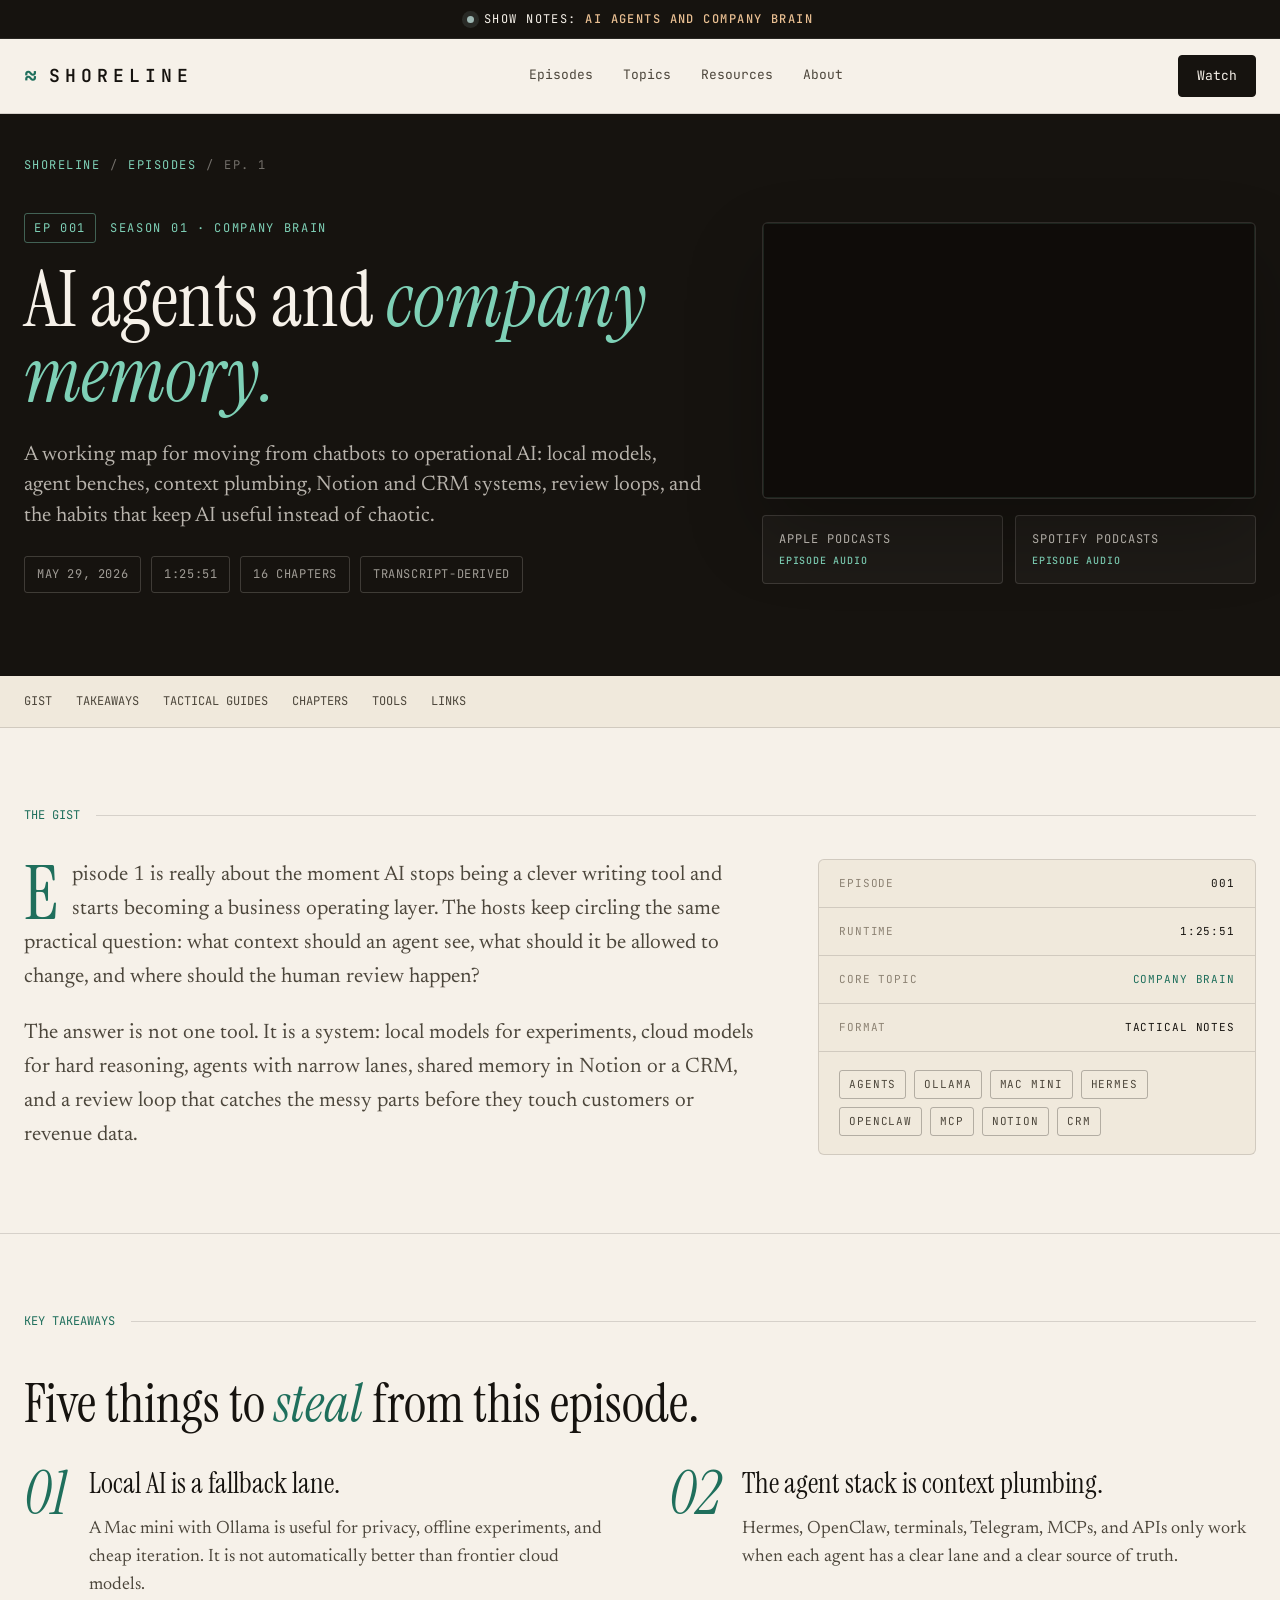
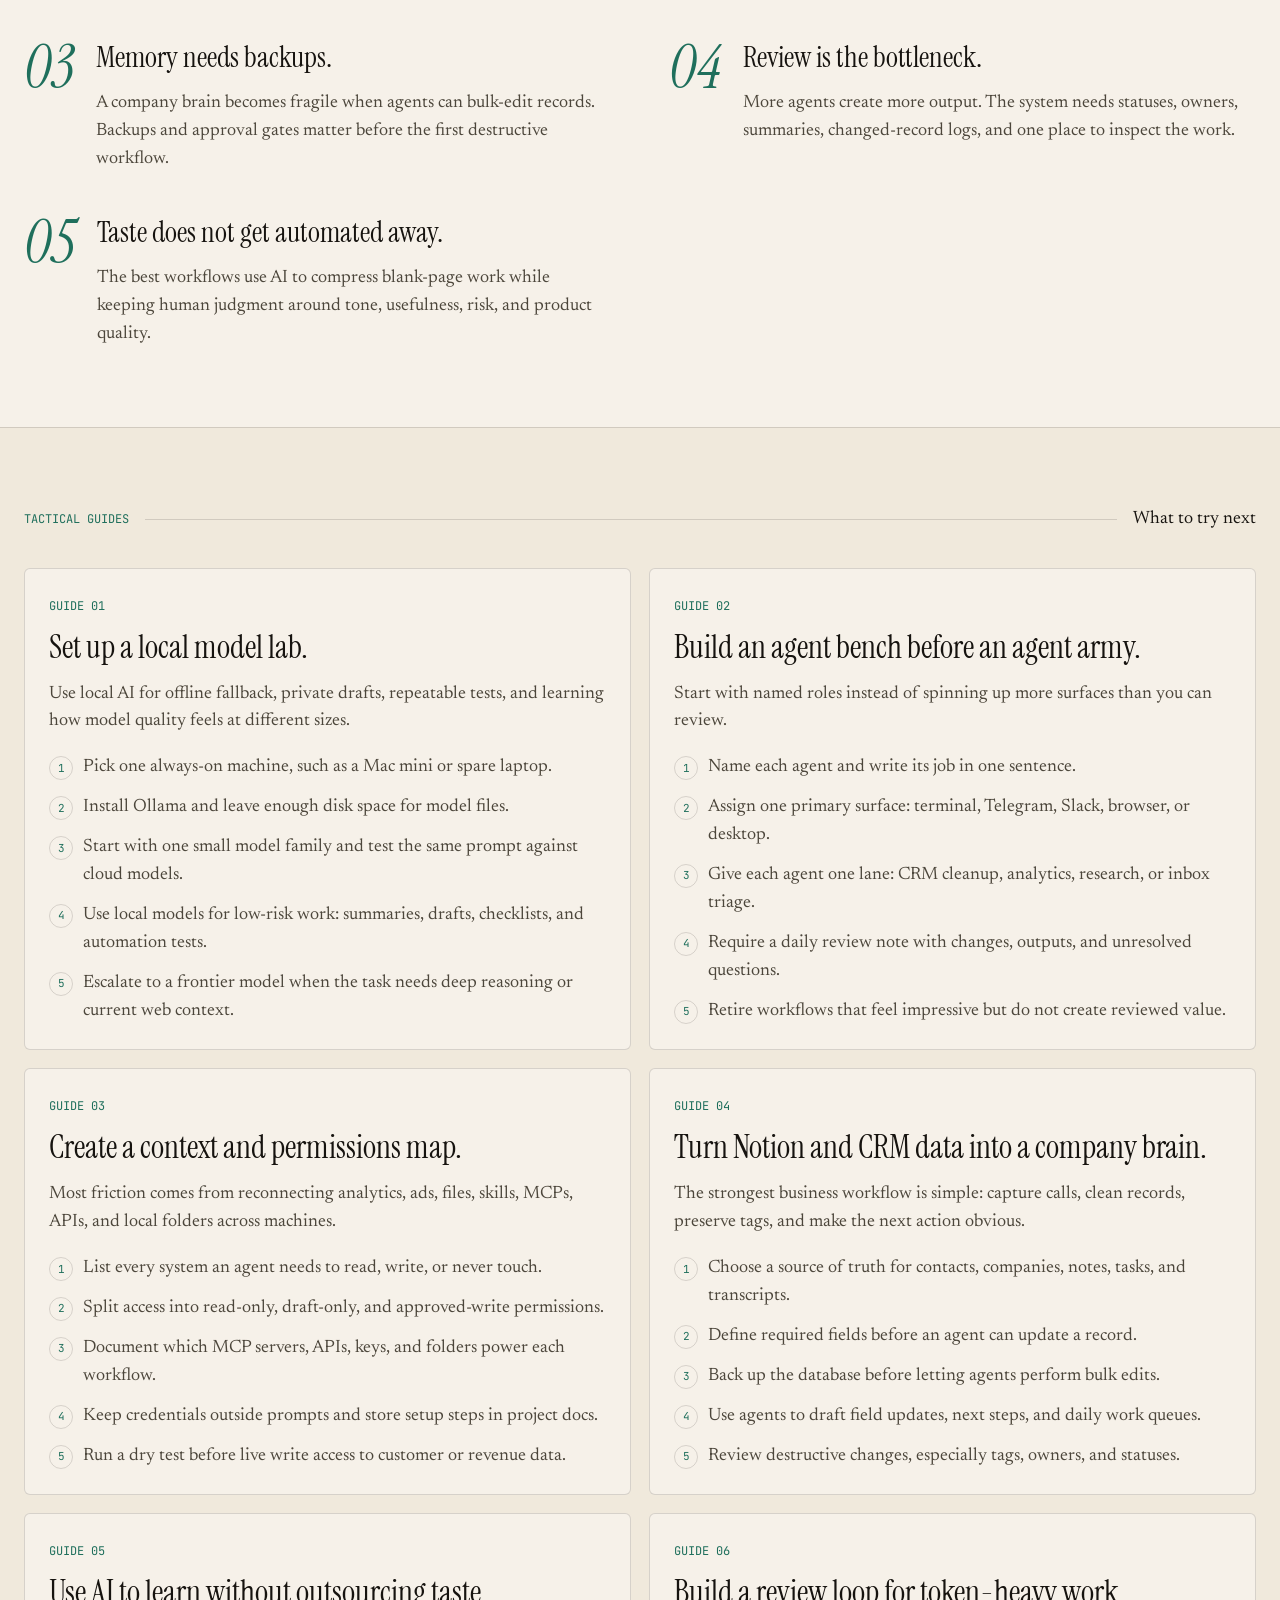
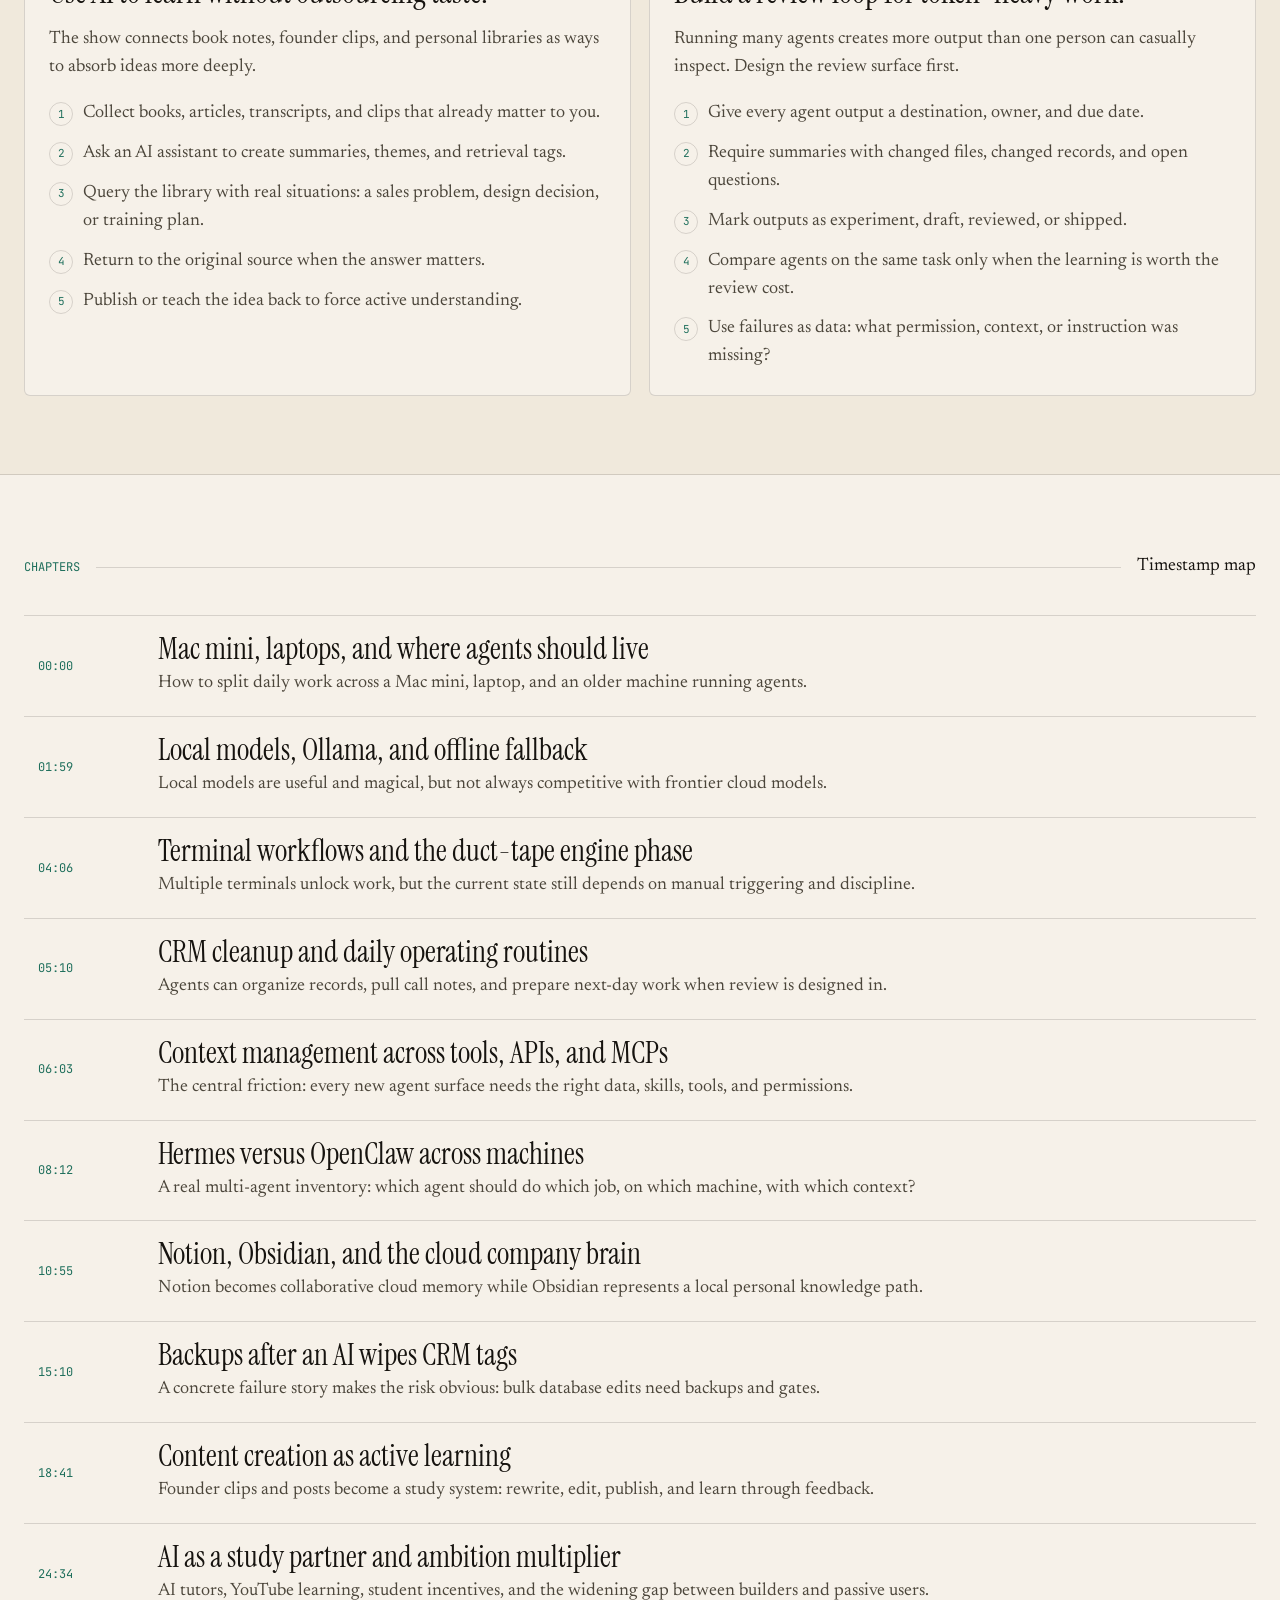
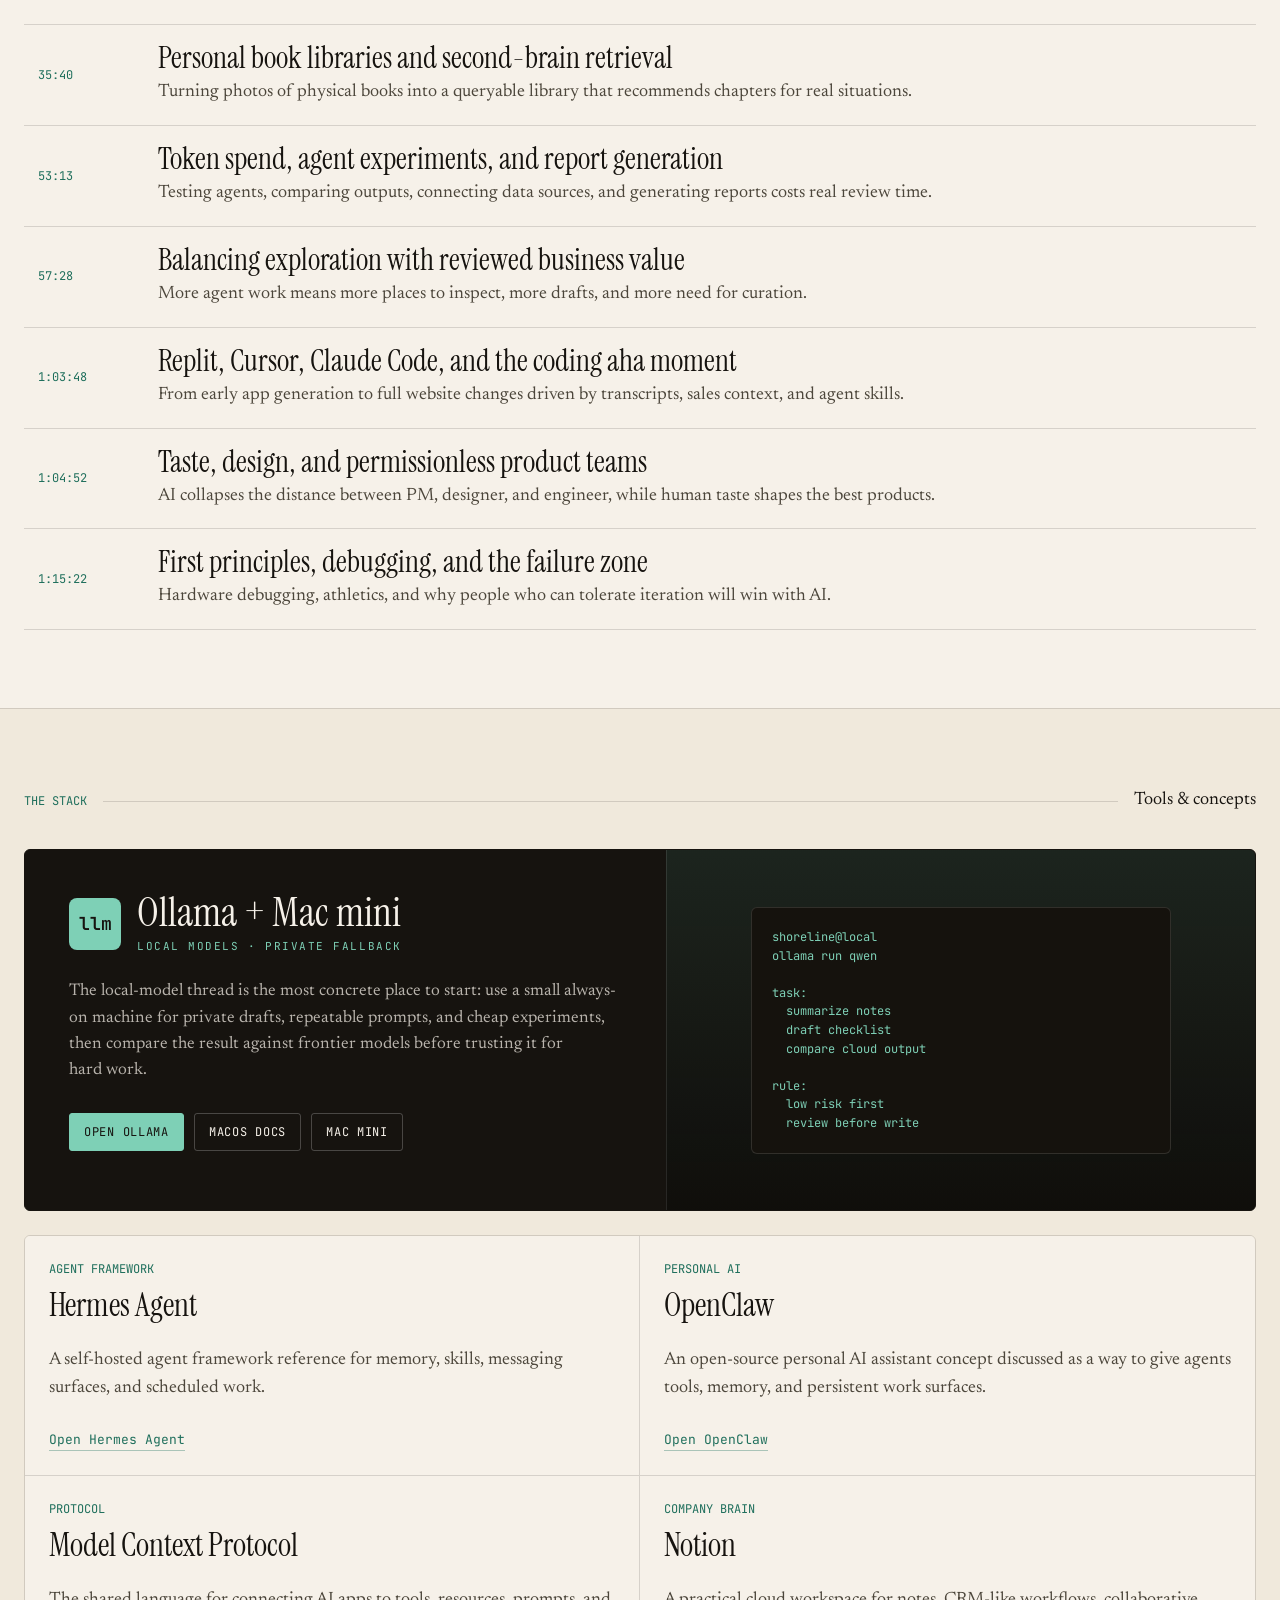
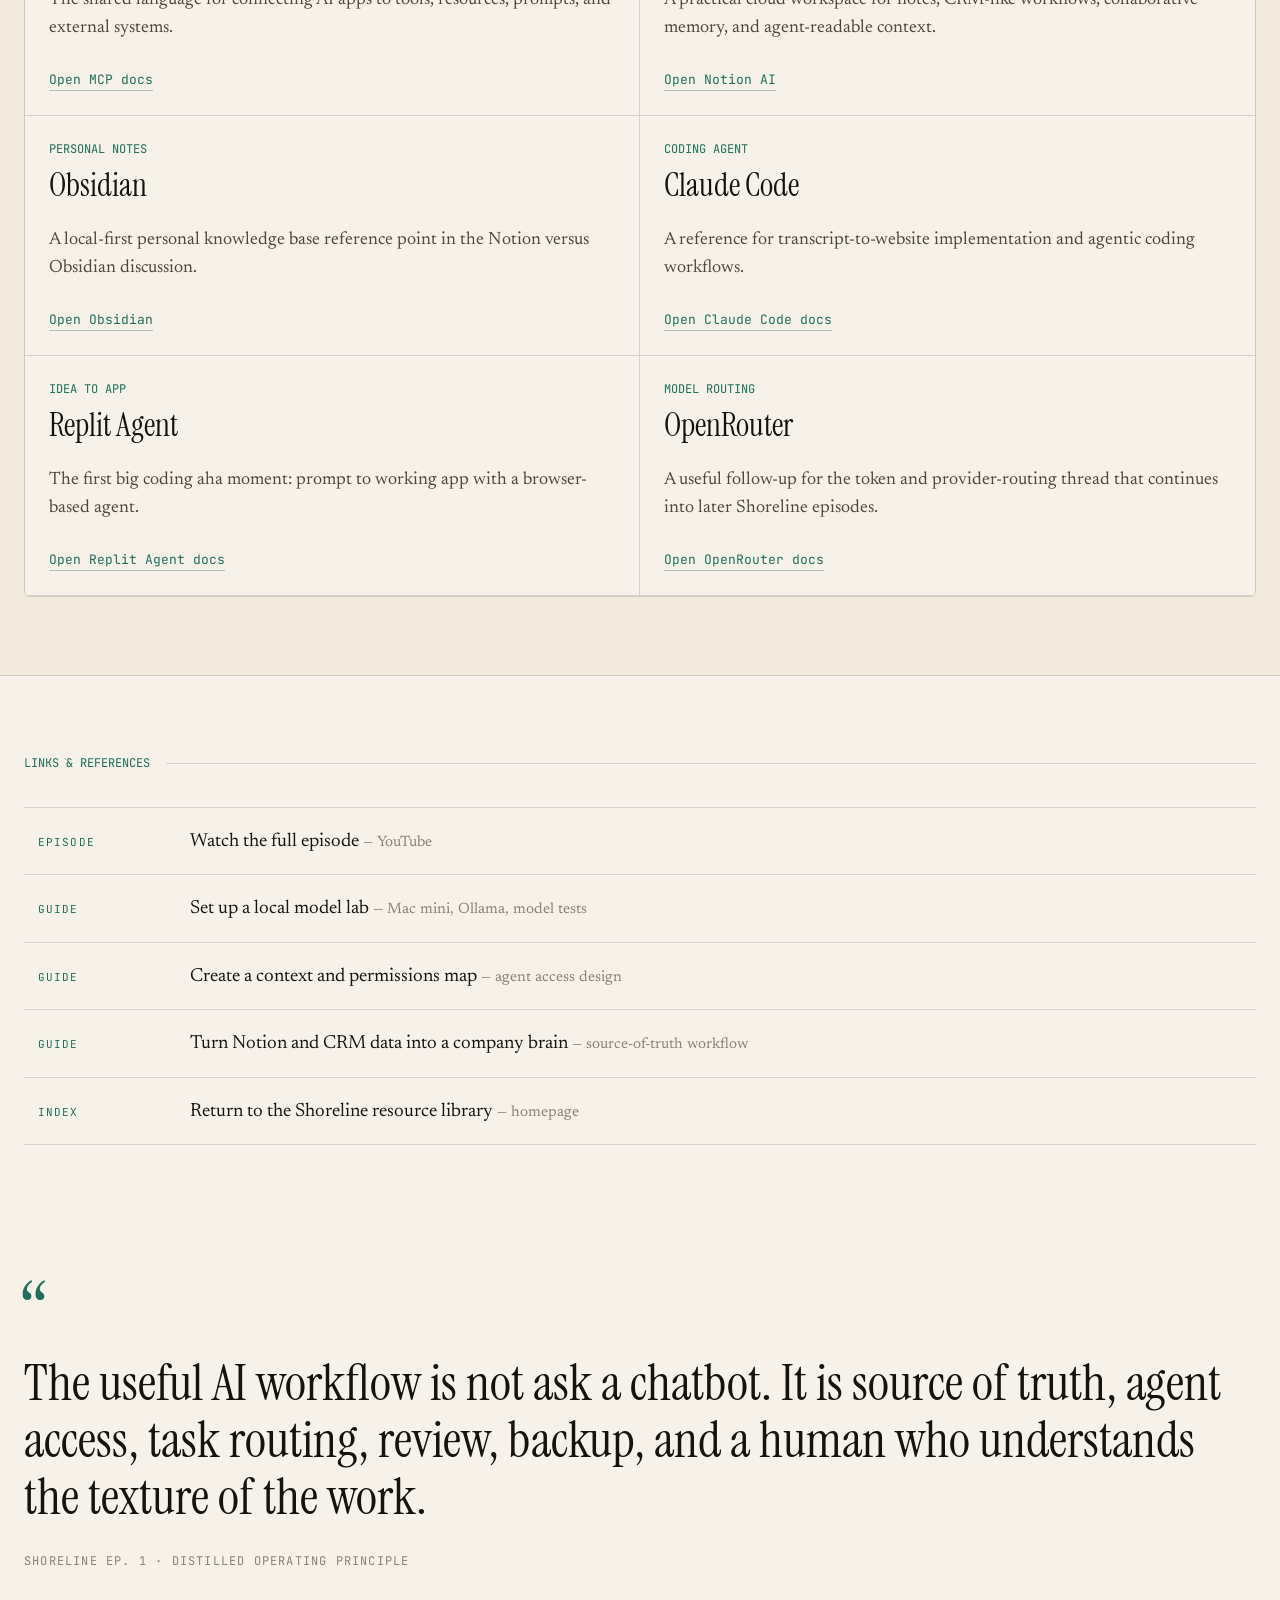
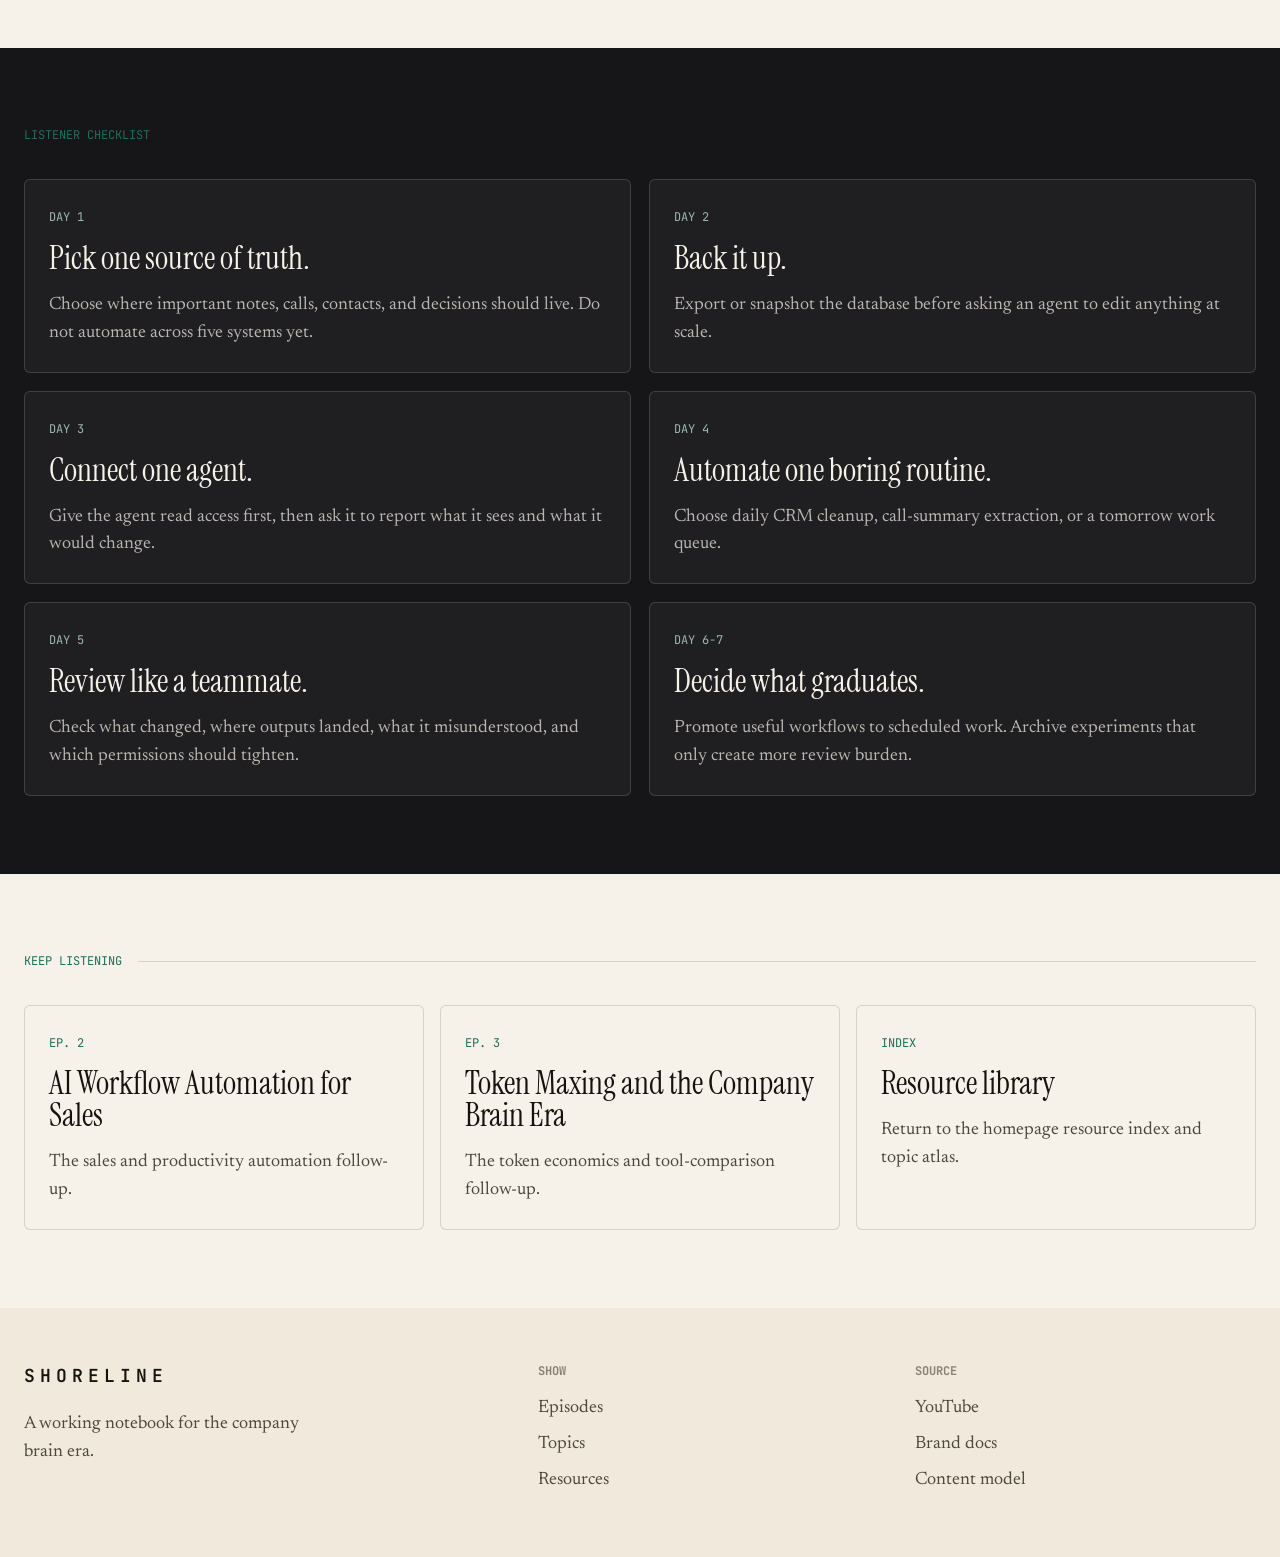
==== episodes/episode-1.html @ 1026872f "Redesign episode notes hero media" ====
<!DOCTYPE html>
<html lang="en">
<head>
  <meta charset="UTF-8">
  <meta name="viewport" content="width=device-width, initial-scale=1.0">
  <title>Shoreline Ep. 1</title>
  <meta name="description" content="AI agents and company brain notes.">
  <meta property="og:title" content="Shoreline Ep. 1">
  <meta property="og:description" content="AI agents and company brain notes.">
  <meta property="og:url" content="https://shoreline-pod.com/episodes/episode-1">
  <meta property="og:image" content="https://shoreline-pod.com/assets/images/og-image.png">
  <meta property="og:image:width" content="1200">
  <meta property="og:image:height" content="630">
  <meta property="og:image:alt" content="Shoreline">
  <meta property="og:type" content="article">
  <meta name="theme-color" content="#f6f1e9">
  <meta name="twitter:card" content="summary_large_image">
  <meta name="twitter:title" content="Shoreline Ep. 1">
  <meta name="twitter:description" content="AI agents and company brain notes.">
  <meta name="twitter:image" content="https://shoreline-pod.com/assets/images/og-image.png">
  <link rel="canonical" href="https://shoreline-pod.com/episodes/episode-1">
  <link rel="preconnect" href="https://fonts.googleapis.com">
  <link rel="preconnect" href="https://fonts.gstatic.com" crossorigin>
  <link href="https://fonts.googleapis.com/css2?family=Instrument+Serif:ital@0;1&family=Newsreader:ital,opsz,wght@0,6..72,300..600;1,6..72,300..500&family=JetBrains+Mono:wght@400;500;600&display=swap" rel="stylesheet">
  <link rel="icon" href="/assets/images/favicon.ico" sizes="any">
  <link rel="icon" type="image/png" sizes="32x32" href="/assets/images/favicon-32.png">
  <link rel="icon" type="image/png" sizes="16x16" href="/assets/images/favicon-16.png">
  <link rel="apple-touch-icon" href="/assets/images/apple-touch-icon.png">
  <link rel="manifest" href="/site.webmanifest">
  <link rel="stylesheet" href="../assets/styles.css">
  <script src="../assets/script.js" defer></script>
</head>
<body class="episode-notes">
  <div class="topbar">
    <div class="wrap topbar-inner">
      <span class="live-dot" aria-hidden="true"></span>
      <span>Show notes: <b>AI agents and company brain</b></span>
    </div>
  </div>

  <nav class="site-nav" aria-label="Primary navigation">
    <div class="wrap nav-inner">
      <a class="brand" href="../index.html#top" aria-label="Shoreline home">
        <span class="brand-symbol">≈</span>
        <span>Shoreline</span>
      </a>
      <div class="nav-links">
        <a href="../index.html#episodes">Episodes</a>
        <a href="../index.html#topics">Topics</a>
        <a href="../index.html#resources">Resources</a>
        <a href="../index.html#about">About</a>
      </div>
      <a class="button button-dark" href="https://www.youtube.com/watch?v=VUoDvinLPl4" target="_blank" rel="noreferrer">Watch</a>
    </div>
  </nav>

  <main id="top">
    <header class="episode-hero">
      <div class="wrap">
        <div class="episode-crumb">
          <a href="../index.html#top">Shoreline</a>
          <span>/</span>
          <a href="../index.html#episodes">Episodes</a>
          <span>/</span>
          <span>Ep. 1</span>
        </div>
        <div class="episode-hero-grid">
          <div class="episode-head">
            <div class="episode-key">
              <span class="key-pill">EP 001</span>
              <span>Season 01 · Company brain</span>
            </div>
            <h1>AI agents and <em>company memory.</em></h1>
            <p class="episode-summary">A working map for moving from chatbots to operational AI: local models, agent benches, context plumbing, Notion and CRM systems, review loops, and the habits that keep AI useful instead of chaotic.</p>
            <div class="episode-meta-line" aria-label="Episode metadata">
              <span class="meta-pill">May 29, 2026</span>
              <span class="meta-pill">1:25:51</span>
              <span class="meta-pill">16 chapters</span>
              <span class="meta-pill">Transcript-derived</span>
            </div>
          </div>

          <aside class="episode-media-panel" aria-label="Episode video and podcast links">
            <div class="episode-video-frame">
              <iframe
                src="https://www.youtube-nocookie.com/embed/VUoDvinLPl4"
                title="Shoreline Ep. 1 video"
                allow="accelerometer; autoplay; clipboard-write; encrypted-media; gyroscope; picture-in-picture; web-share"
                referrerpolicy="strict-origin-when-cross-origin"
                allowfullscreen></iframe>
            </div>
            <div class="episode-platforms" aria-label="Listen to episode 1">
              <a class="episode-platform-link" href="https://podcasts.apple.com/us/podcast/shoreline/id1896869802?i=1000770876087" target="_blank" rel="noreferrer">
                <span>Apple Podcasts</span>
                <strong>Episode audio</strong>
              </a>
              <a class="episode-platform-link" href="https://open.spotify.com/episode/1qvT615rgvCYkKJWZBxaEk" target="_blank" rel="noreferrer">
                <span>Spotify Podcasts</span>
                <strong>Episode audio</strong>
              </a>
            </div>
          </aside>
        </div>
      </div>
    </header>

    <div class="notes-nav" aria-label="Show notes navigation">
      <div class="wrap notes-nav-inner">
        <a href="#gist">Gist</a>
        <a href="#takeaways">Takeaways</a>
        <a href="#guides">Tactical guides</a>
        <a href="#chapters">Chapters</a>
        <a href="#resources">Tools</a>
        <a href="#references">Links</a>
      </div>
    </div>

    <section class="notes-section episode-gist" id="gist">
      <div class="wrap">
        <div class="label-row"><span class="eyebrow">The gist</span><span class="rule"></span></div>
        <div class="gist-grid">
          <div class="gist-body">
            <p class="drop">Episode 1 is really about the moment AI stops being a clever writing tool and starts becoming a business operating layer. The hosts keep circling the same practical question: what context should an agent see, what should it be allowed to change, and where should the human review happen?</p>
            <p>The answer is not one tool. It is a system: local models for experiments, cloud models for hard reasoning, agents with narrow lanes, shared memory in Notion or a CRM, and a review loop that catches the messy parts before they touch customers or revenue data.</p>
          </div>
          <aside class="fact-panel" aria-label="Episode facts">
            <div class="fact-row"><span class="fact-key">Episode</span><span class="fact-value">001</span></div>
            <div class="fact-row"><span class="fact-key">Runtime</span><span class="fact-value">1:25:51</span></div>
            <div class="fact-row"><span class="fact-key">Core topic</span><span class="fact-value teal">Company brain</span></div>
            <div class="fact-row"><span class="fact-key">Format</span><span class="fact-value">Tactical notes</span></div>
            <div class="chips">
              <span class="chip">Agents</span>
              <span class="chip">Ollama</span>
              <span class="chip">Mac mini</span>
              <span class="chip">Hermes</span>
              <span class="chip">OpenClaw</span>
              <span class="chip">MCP</span>
              <span class="chip">Notion</span>
              <span class="chip">CRM</span>
            </div>
          </aside>
        </div>
      </div>
    </section>

    <section class="notes-section" id="takeaways">
      <div class="wrap">
        <div class="label-row"><span class="eyebrow">Key takeaways</span><span class="rule"></span></div>
        <div class="section-head">
          <div>
            <h2>Five things to <em>steal</em> from this episode.</h2>
          </div>
        </div>
        <div class="takeaway-grid">
          <article class="takeaway-card">
            <span>01</span>
            <div>
              <h3>Local AI is a fallback lane.</h3>
              <p>A Mac mini with Ollama is useful for privacy, offline experiments, and cheap iteration. It is not automatically better than frontier cloud models.</p>
            </div>
          </article>
          <article class="takeaway-card">
            <span>02</span>
            <div>
              <h3>The agent stack is context plumbing.</h3>
              <p>Hermes, OpenClaw, terminals, Telegram, MCPs, and APIs only work when each agent has a clear lane and a clear source of truth.</p>
            </div>
          </article>
          <article class="takeaway-card">
            <span>03</span>
            <div>
              <h3>Memory needs backups.</h3>
              <p>A company brain becomes fragile when agents can bulk-edit records. Backups and approval gates matter before the first destructive workflow.</p>
            </div>
          </article>
          <article class="takeaway-card">
            <span>04</span>
            <div>
              <h3>Review is the bottleneck.</h3>
              <p>More agents create more output. The system needs statuses, owners, summaries, changed-record logs, and one place to inspect the work.</p>
            </div>
          </article>
          <article class="takeaway-card">
            <span>05</span>
            <div>
              <h3>Taste does not get automated away.</h3>
              <p>The best workflows use AI to compress blank-page work while keeping human judgment around tone, usefulness, risk, and product quality.</p>
            </div>
          </article>
        </div>
      </div>
    </section>

    <section class="notes-section alt" id="guides">
      <div class="wrap">
        <div class="label-row"><span class="eyebrow">Tactical guides</span><span class="rule"></span><span class="mono ink-faint">What to try next</span></div>
        <div class="guide-grid">
          <article class="guide-card" id="local-models">
            <span>Guide 01</span>
            <h3>Set up a local model lab.</h3>
            <p>Use local AI for offline fallback, private drafts, repeatable tests, and learning how model quality feels at different sizes.</p>
            <ol class="steps-list">
              <li>Pick one always-on machine, such as a Mac mini or spare laptop.</li>
              <li>Install Ollama and leave enough disk space for model files.</li>
              <li>Start with one small model family and test the same prompt against cloud models.</li>
              <li>Use local models for low-risk work: summaries, drafts, checklists, and automation tests.</li>
              <li>Escalate to a frontier model when the task needs deep reasoning or current web context.</li>
            </ol>
          </article>

          <article class="guide-card" id="agent-bench">
            <span>Guide 02</span>
            <h3>Build an agent bench before an agent army.</h3>
            <p>Start with named roles instead of spinning up more surfaces than you can review.</p>
            <ol class="steps-list">
              <li>Name each agent and write its job in one sentence.</li>
              <li>Assign one primary surface: terminal, Telegram, Slack, browser, or desktop.</li>
              <li>Give each agent one lane: CRM cleanup, analytics, research, or inbox triage.</li>
              <li>Require a daily review note with changes, outputs, and unresolved questions.</li>
              <li>Retire workflows that feel impressive but do not create reviewed value.</li>
            </ol>
          </article>

          <article class="guide-card" id="context-map">
            <span>Guide 03</span>
            <h3>Create a context and permissions map.</h3>
            <p>Most friction comes from reconnecting analytics, ads, files, skills, MCPs, APIs, and local folders across machines.</p>
            <ol class="steps-list">
              <li>List every system an agent needs to read, write, or never touch.</li>
              <li>Split access into read-only, draft-only, and approved-write permissions.</li>
              <li>Document which MCP servers, APIs, keys, and folders power each workflow.</li>
              <li>Keep credentials outside prompts and store setup steps in project docs.</li>
              <li>Run a dry test before live write access to customer or revenue data.</li>
            </ol>
          </article>

          <article class="guide-card" id="company-brain">
            <span>Guide 04</span>
            <h3>Turn Notion and CRM data into a company brain.</h3>
            <p>The strongest business workflow is simple: capture calls, clean records, preserve tags, and make the next action obvious.</p>
            <ol class="steps-list">
              <li>Choose a source of truth for contacts, companies, notes, tasks, and transcripts.</li>
              <li>Define required fields before an agent can update a record.</li>
              <li>Back up the database before letting agents perform bulk edits.</li>
              <li>Use agents to draft field updates, next steps, and daily work queues.</li>
              <li>Review destructive changes, especially tags, owners, and statuses.</li>
            </ol>
          </article>

          <article class="guide-card" id="learning-loop">
            <span>Guide 05</span>
            <h3>Use AI to learn without outsourcing taste.</h3>
            <p>The show connects book notes, founder clips, and personal libraries as ways to absorb ideas more deeply.</p>
            <ol class="steps-list">
              <li>Collect books, articles, transcripts, and clips that already matter to you.</li>
              <li>Ask an AI assistant to create summaries, themes, and retrieval tags.</li>
              <li>Query the library with real situations: a sales problem, design decision, or training plan.</li>
              <li>Return to the original source when the answer matters.</li>
              <li>Publish or teach the idea back to force active understanding.</li>
            </ol>
          </article>

          <article class="guide-card" id="review-loop">
            <span>Guide 06</span>
            <h3>Build a review loop for token-heavy work.</h3>
            <p>Running many agents creates more output than one person can casually inspect. Design the review surface first.</p>
            <ol class="steps-list">
              <li>Give every agent output a destination, owner, and due date.</li>
              <li>Require summaries with changed files, changed records, and open questions.</li>
              <li>Mark outputs as experiment, draft, reviewed, or shipped.</li>
              <li>Compare agents on the same task only when the learning is worth the review cost.</li>
              <li>Use failures as data: what permission, context, or instruction was missing?</li>
            </ol>
          </article>
        </div>
      </div>
    </section>

    <section class="notes-section" id="chapters">
      <div class="wrap">
        <div class="label-row"><span class="eyebrow">Chapters</span><span class="rule"></span><span class="mono ink-faint">Timestamp map</span></div>
        <div class="chapter-list">
          <article class="chapter-row"><span class="chapter-time">00:00</span><div><h3>Mac mini, laptops, and where agents should live</h3><p>How to split daily work across a Mac mini, laptop, and an older machine running agents.</p></div><span class="chapter-arrow">↗</span></article>
          <article class="chapter-row"><span class="chapter-time">01:59</span><div><h3>Local models, Ollama, and offline fallback</h3><p>Local models are useful and magical, but not always competitive with frontier cloud models.</p></div><span class="chapter-arrow">↗</span></article>
          <article class="chapter-row"><span class="chapter-time">04:06</span><div><h3>Terminal workflows and the duct-tape engine phase</h3><p>Multiple terminals unlock work, but the current state still depends on manual triggering and discipline.</p></div><span class="chapter-arrow">↗</span></article>
          <article class="chapter-row"><span class="chapter-time">05:10</span><div><h3>CRM cleanup and daily operating routines</h3><p>Agents can organize records, pull call notes, and prepare next-day work when review is designed in.</p></div><span class="chapter-arrow">↗</span></article>
          <article class="chapter-row"><span class="chapter-time">06:03</span><div><h3>Context management across tools, APIs, and MCPs</h3><p>The central friction: every new agent surface needs the right data, skills, tools, and permissions.</p></div><span class="chapter-arrow">↗</span></article>
          <article class="chapter-row"><span class="chapter-time">08:12</span><div><h3>Hermes versus OpenClaw across machines</h3><p>A real multi-agent inventory: which agent should do which job, on which machine, with which context?</p></div><span class="chapter-arrow">↗</span></article>
          <article class="chapter-row"><span class="chapter-time">10:55</span><div><h3>Notion, Obsidian, and the cloud company brain</h3><p>Notion becomes collaborative cloud memory while Obsidian represents a local personal knowledge path.</p></div><span class="chapter-arrow">↗</span></article>
          <article class="chapter-row"><span class="chapter-time">15:10</span><div><h3>Backups after an AI wipes CRM tags</h3><p>A concrete failure story makes the risk obvious: bulk database edits need backups and gates.</p></div><span class="chapter-arrow">↗</span></article>
          <article class="chapter-row"><span class="chapter-time">18:41</span><div><h3>Content creation as active learning</h3><p>Founder clips and posts become a study system: rewrite, edit, publish, and learn through feedback.</p></div><span class="chapter-arrow">↗</span></article>
          <article class="chapter-row"><span class="chapter-time">24:34</span><div><h3>AI as a study partner and ambition multiplier</h3><p>AI tutors, YouTube learning, student incentives, and the widening gap between builders and passive users.</p></div><span class="chapter-arrow">↗</span></article>
          <article class="chapter-row"><span class="chapter-time">35:40</span><div><h3>Personal book libraries and second-brain retrieval</h3><p>Turning photos of physical books into a queryable library that recommends chapters for real situations.</p></div><span class="chapter-arrow">↗</span></article>
          <article class="chapter-row"><span class="chapter-time">53:13</span><div><h3>Token spend, agent experiments, and report generation</h3><p>Testing agents, comparing outputs, connecting data sources, and generating reports costs real review time.</p></div><span class="chapter-arrow">↗</span></article>
          <article class="chapter-row"><span class="chapter-time">57:28</span><div><h3>Balancing exploration with reviewed business value</h3><p>More agent work means more places to inspect, more drafts, and more need for curation.</p></div><span class="chapter-arrow">↗</span></article>
          <article class="chapter-row"><span class="chapter-time">1:03:48</span><div><h3>Replit, Cursor, Claude Code, and the coding aha moment</h3><p>From early app generation to full website changes driven by transcripts, sales context, and agent skills.</p></div><span class="chapter-arrow">↗</span></article>
          <article class="chapter-row"><span class="chapter-time">1:04:52</span><div><h3>Taste, design, and permissionless product teams</h3><p>AI collapses the distance between PM, designer, and engineer, while human taste shapes the best products.</p></div><span class="chapter-arrow">↗</span></article>
          <article class="chapter-row"><span class="chapter-time">1:15:22</span><div><h3>First principles, debugging, and the failure zone</h3><p>Hardware debugging, athletics, and why people who can tolerate iteration will win with AI.</p></div><span class="chapter-arrow">↗</span></article>
        </div>
      </div>
    </section>

    <section class="notes-section alt" id="resources">
      <div class="wrap">
        <div class="label-row"><span class="eyebrow">The stack</span><span class="rule"></span><span class="mono ink-faint">Tools & concepts</span></div>
        <div class="resource-feature">
          <div class="resource-feature-body">
            <div class="resource-head">
              <div class="resource-icon">llm</div>
              <div>
                <h3>Ollama + Mac mini</h3>
                <div class="resource-cat">Local models · private fallback</div>
              </div>
            </div>
            <p>The local-model thread is the most concrete place to start: use a small always-on machine for private drafts, repeatable prompts, and cheap experiments, then compare the result against frontier models before trusting it for hard work.</p>
            <div class="resource-links">
              <a class="resource-link solid" href="https://ollama.com/" target="_blank" rel="noreferrer">Open Ollama</a>
              <a class="resource-link" href="https://docs.ollama.com/macos" target="_blank" rel="noreferrer">macOS docs</a>
              <a class="resource-link" href="https://www.apple.com/mac-mini/" target="_blank" rel="noreferrer">Mac mini</a>
            </div>
          </div>
          <div class="resource-visual" aria-hidden="true">
            <div class="resource-terminal">
              <pre>shoreline@local
ollama run qwen

task:
  summarize notes
  draft checklist
  compare cloud output

rule:
  low risk first
  review before write</pre>
            </div>
          </div>
        </div>

        <div class="resource-list">
          <article class="resource-note">
            <span>Agent framework</span>
            <h3>Hermes Agent</h3>
            <p>A self-hosted agent framework reference for memory, skills, messaging surfaces, and scheduled work.</p>
            <a class="text-link" href="https://github.com/NousResearch/hermes-agent" target="_blank" rel="noreferrer">Open Hermes Agent</a>
          </article>
          <article class="resource-note">
            <span>Personal AI</span>
            <h3>OpenClaw</h3>
            <p>An open-source personal AI assistant concept discussed as a way to give agents tools, memory, and persistent work surfaces.</p>
            <a class="text-link" href="https://openclaw.ai/" target="_blank" rel="noreferrer">Open OpenClaw</a>
          </article>
          <article class="resource-note">
            <span>Protocol</span>
            <h3>Model Context Protocol</h3>
            <p>The shared language for connecting AI apps to tools, resources, prompts, and external systems.</p>
            <a class="text-link" href="https://modelcontextprotocol.io/docs/learn/architecture" target="_blank" rel="noreferrer">Open MCP docs</a>
          </article>
          <article class="resource-note">
            <span>Company brain</span>
            <h3>Notion</h3>
            <p>A practical cloud workspace for notes, CRM-like workflows, collaborative memory, and agent-readable context.</p>
            <a class="text-link" href="https://www.notion.com/product/ai" target="_blank" rel="noreferrer">Open Notion AI</a>
          </article>
          <article class="resource-note">
            <span>Personal notes</span>
            <h3>Obsidian</h3>
            <p>A local-first personal knowledge base reference point in the Notion versus Obsidian discussion.</p>
            <a class="text-link" href="https://obsidian.md/" target="_blank" rel="noreferrer">Open Obsidian</a>
          </article>
          <article class="resource-note">
            <span>Coding agent</span>
            <h3>Claude Code</h3>
            <p>A reference for transcript-to-website implementation and agentic coding workflows.</p>
            <a class="text-link" href="https://code.claude.com/docs/en/overview" target="_blank" rel="noreferrer">Open Claude Code docs</a>
          </article>
          <article class="resource-note">
            <span>Idea to app</span>
            <h3>Replit Agent</h3>
            <p>The first big coding aha moment: prompt to working app with a browser-based agent.</p>
            <a class="text-link" href="https://docs.replit.com/core-concepts/agent/" target="_blank" rel="noreferrer">Open Replit Agent docs</a>
          </article>
          <article class="resource-note">
            <span>Model routing</span>
            <h3>OpenRouter</h3>
            <p>A useful follow-up for the token and provider-routing thread that continues into later Shoreline episodes.</p>
            <a class="text-link" href="https://openrouter.ai/docs/api/reference/overview" target="_blank" rel="noreferrer">Open OpenRouter docs</a>
          </article>
        </div>
      </div>
    </section>

    <section class="notes-section" id="references">
      <div class="wrap">
        <div class="label-row"><span class="eyebrow">Links & references</span><span class="rule"></span></div>
        <div class="reference-list">
          <a class="reference-row" href="https://www.youtube.com/watch?v=VUoDvinLPl4" target="_blank" rel="noreferrer"><span class="reference-type">Episode</span><span class="reference-title">Watch the full episode <span>— YouTube</span></span><span class="chapter-arrow">↗</span></a>
          <a class="reference-row" href="#local-models"><span class="reference-type">Guide</span><span class="reference-title">Set up a local model lab <span>— Mac mini, Ollama, model tests</span></span><span class="chapter-arrow">↗</span></a>
          <a class="reference-row" href="#context-map"><span class="reference-type">Guide</span><span class="reference-title">Create a context and permissions map <span>— agent access design</span></span><span class="chapter-arrow">↗</span></a>
          <a class="reference-row" href="#company-brain"><span class="reference-type">Guide</span><span class="reference-title">Turn Notion and CRM data into a company brain <span>— source-of-truth workflow</span></span><span class="chapter-arrow">↗</span></a>
          <a class="reference-row" href="../index.html#resources"><span class="reference-type">Index</span><span class="reference-title">Return to the Shoreline resource library <span>— homepage</span></span><span class="chapter-arrow">↗</span></a>
        </div>
      </div>
    </section>

    <section class="notes-section">
      <div class="wrap">
        <div class="quote-panel">
          <span class="qmark">“</span>
          <p>The useful AI workflow is not ask a chatbot. It is source of truth, agent access, task routing, review, backup, and a human who understands the texture of the work.</p>
          <cite>Shoreline Ep. 1 · distilled operating principle</cite>
        </div>
      </div>
    </section>

    <section class="notes-section dark">
      <div class="wrap">
        <div class="label-row"><span class="eyebrow">Listener checklist</span><span class="rule"></span></div>
        <div class="guide-grid">
          <article class="guide-card"><span>Day 1</span><h3>Pick one source of truth.</h3><p>Choose where important notes, calls, contacts, and decisions should live. Do not automate across five systems yet.</p></article>
          <article class="guide-card"><span>Day 2</span><h3>Back it up.</h3><p>Export or snapshot the database before asking an agent to edit anything at scale.</p></article>
          <article class="guide-card"><span>Day 3</span><h3>Connect one agent.</h3><p>Give the agent read access first, then ask it to report what it sees and what it would change.</p></article>
          <article class="guide-card"><span>Day 4</span><h3>Automate one boring routine.</h3><p>Choose daily CRM cleanup, call-summary extraction, or a tomorrow work queue.</p></article>
          <article class="guide-card"><span>Day 5</span><h3>Review like a teammate.</h3><p>Check what changed, where outputs landed, what it misunderstood, and which permissions should tighten.</p></article>
          <article class="guide-card"><span>Day 6-7</span><h3>Decide what graduates.</h3><p>Promote useful workflows to scheduled work. Archive experiments that only create more review burden.</p></article>
        </div>
      </div>
    </section>

    <section class="notes-section" id="related">
      <div class="wrap">
        <div class="label-row"><span class="eyebrow">Keep listening</span><span class="rule"></span></div>
        <div class="related-grid">
          <a class="related-card" href="episode-2.html">
            <span>Ep. 2</span>
            <h3>AI Workflow Automation for Sales</h3>
            <p>The sales and productivity automation follow-up.</p>
          </a>
          <a class="related-card" href="episode-3.html">
            <span>Ep. 3</span>
            <h3>Token Maxing and the Company Brain Era</h3>
            <p>The token economics and tool-comparison follow-up.</p>
          </a>
          <a class="related-card" href="../index.html#resources">
            <span>Index</span>
            <h3>Resource library</h3>
            <p>Return to the homepage resource index and topic atlas.</p>
          </a>
        </div>
      </div>
    </section>
  </main>

  <footer class="site-footer">
    <div class="wrap footer-grid">
      <div>
        <a class="footer-brand" href="../index.html#top">Shoreline</a>
        <p>A working notebook for the company brain era.</p>
      </div>
      <div>
        <h2>Show</h2>
        <a href="../index.html#episodes">Episodes</a>
        <a href="../index.html#topics">Topics</a>
        <a href="../index.html#resources">Resources</a>
      </div>
      <div>
        <h2>Source</h2>
        <a href="https://www.youtube.com/@ShorelinePod" target="_blank" rel="noreferrer">YouTube</a>
        <a href="../BRAND.md">Brand docs</a>
        <a href="../docs/website-content-model.md">Content model</a>
      </div>
    </div>
  </footer>
</body>
</html>
---- assets/styles.css ----
:root {
  --paper: #f6f1e9;
  --paper-2: #f0e9dc;
  --paper-3: #eae1d1;
  --ink: #16130f;
  --ink-soft: #4c463b;
  --ink-faint: #8c8273;
  --line: rgba(22, 19, 15, 0.14);
  --line-strong: rgba(22, 19, 15, 0.28);
  --teal: #1f6f5c;
  --teal-deep: #14503f;
  --sea: #7ed0b6;
  --sand: #e9bf92;
  --sea-fog: #9eb8b3;
  --charcoal: #161517;
  --serif-display: "Instrument Serif", Georgia, serif;
  --serif-text: "Newsreader", Georgia, serif;
  --mono: "JetBrains Mono", ui-monospace, SFMono-Regular, Menlo, monospace;
  --max-width: 1240px;
}

* {
  box-sizing: border-box;
}

html {
  scroll-behavior: smooth;
}

body {
  margin: 0;
  background: var(--paper);
  color: var(--ink);
  font-family: var(--serif-text);
  font-size: 18px;
  line-height: 1.55;
  -webkit-font-smoothing: antialiased;
  text-rendering: optimizeLegibility;
}

img {
  display: block;
  max-width: 100%;
}

a {
  color: inherit;
  text-decoration: none;
}

button,
input {
  font: inherit;
}

.wrap {
  width: min(var(--max-width), calc(100% - 48px));
  margin: 0 auto;
}

.topbar {
  background: var(--ink);
  color: var(--paper);
  border-bottom: 1px solid rgba(255, 255, 255, 0.08);
}

.topbar-inner {
  min-height: 38px;
  display: flex;
  align-items: center;
  justify-content: center;
  gap: 10px;
  font-family: var(--mono);
  font-size: 12px;
}

.topbar b {
  color: var(--sand);
  font-weight: 500;
}

.live-dot {
  width: 7px;
  height: 7px;
  border-radius: 999px;
  background: var(--sea-fog);
  box-shadow: 0 0 0 5px rgba(158, 184, 179, 0.14);
}

.site-nav {
  position: sticky;
  top: 0;
  z-index: 20;
  background: rgba(246, 241, 233, 0.88);
  border-bottom: 1px solid var(--line);
  backdrop-filter: blur(14px);
}

.nav-inner {
  min-height: 74px;
  display: flex;
  align-items: center;
  justify-content: space-between;
  gap: 24px;
}

.brand,
.footer-brand {
  display: inline-flex;
  align-items: center;
  gap: 12px;
  font-family: var(--mono);
  font-weight: 600;
  text-transform: uppercase;
}

.brand-mark {
  width: 34px;
  height: 34px;
  border-radius: 50%;
  border: 1px solid var(--line);
  background: white;
}

.nav-links {
  display: flex;
  align-items: center;
  gap: 30px;
  font-family: var(--mono);
  font-size: 13px;
}

.nav-links a {
  color: var(--ink-soft);
  border-bottom: 1px solid transparent;
  padding: 4px 0;
}

.nav-links a:hover {
  color: var(--ink);
  border-color: var(--teal);
}

.button {
  min-height: 42px;
  display: inline-flex;
  align-items: center;
  justify-content: center;
  border: 1px solid var(--ink);
  border-radius: 4px;
  padding: 10px 18px;
  font-family: var(--mono);
  font-size: 13px;
  cursor: pointer;
  transition: background 160ms ease, border-color 160ms ease, color 160ms ease, transform 160ms ease;
}

.button:hover {
  transform: translateY(-1px);
}

.button-dark {
  background: var(--ink);
  color: var(--paper);
}

.button-dark:hover {
  background: var(--teal);
  border-color: var(--teal);
}

.button-teal {
  background: var(--teal);
  border-color: var(--teal);
  color: var(--paper);
}

.button-teal:hover {
  background: var(--teal-deep);
  border-color: var(--teal-deep);
}

.text-link {
  font-family: var(--mono);
  font-size: 13px;
  color: var(--teal);
  border-bottom: 1px solid rgba(31, 111, 92, 0.35);
}

.eyebrow,
.episode-kicker,
.meta-pill,
.resource-type {
  margin: 0;
  font-family: var(--mono);
  font-size: 12px;
  text-transform: uppercase;
  color: var(--teal);
}

.hero {
  border-bottom: 1px solid var(--line);
}

.hero-grid {
  display: grid;
  grid-template-columns: minmax(0, 0.95fr) minmax(480px, 1.05fr);
  gap: 58px;
  align-items: center;
  padding: 58px 0 52px;
}

.hero h1 {
  max-width: 700px;
  margin: 18px 0 0;
  font-family: var(--serif-display);
  font-weight: 400;
  font-size: 76px;
  line-height: 0.98;
}

.lead {
  max-width: 620px;
  margin: 24px 0 0;
  color: var(--ink-soft);
  font-size: 21px;
  line-height: 1.45;
}

.search-panel {
  max-width: 680px;
  margin-top: 34px;
  border: 1px solid var(--line-strong);
  border-radius: 6px;
  background: rgba(255, 255, 255, 0.24);
  padding: 18px;
}

.search-panel label {
  display: block;
  margin-bottom: 10px;
  font-family: var(--mono);
  font-size: 13px;
  color: var(--ink-soft);
}

.search-row {
  display: grid;
  grid-template-columns: 1fr auto;
  gap: 10px;
}

.search-row input {
  width: 100%;
  min-height: 42px;
  border: 1px solid var(--line);
  border-radius: 4px;
  background: var(--paper);
  color: var(--ink);
  padding: 0 14px;
  font-family: var(--mono);
  font-size: 13px;
}

.search-count {
  margin: 10px 0 0;
  font-family: var(--mono);
  font-size: 12px;
  color: var(--ink-faint);
}

.topic-pills {
  display: flex;
  flex-wrap: wrap;
  gap: 10px;
  margin-top: 18px;
}

.topic-pills button {
  border: 1px solid var(--line);
  border-radius: 999px;
  background: var(--paper-2);
  color: var(--ink-soft);
  padding: 8px 12px;
  font-family: var(--mono);
  font-size: 12px;
  cursor: pointer;
}

.topic-pills button:hover {
  border-color: var(--teal);
  color: var(--teal);
}

.terminal-panel {
  height: clamp(390px, 34vw, 520px);
  display: grid;
  grid-template-rows: 56px minmax(0, 1fr) 66px;
  border: 1px solid var(--line-strong);
  border-radius: 6px;
  overflow: hidden;
  background: #15120d;
  color: var(--paper);
  box-shadow: 0 34px 78px rgba(22, 19, 15, 0.22);
}

.terminal-bar {
  display: flex;
  align-items: center;
  gap: 10px;
  background: #211b14;
  border-bottom: 1px solid rgba(255, 255, 255, 0.07);
  padding: 0 22px;
}

.terminal-dot {
  width: 14px;
  height: 14px;
  flex: 0 0 14px;
  border-radius: 50%;
}

.dot-red {
  background: #d85b43;
}

.dot-yellow {
  background: #e0ad52;
}

.dot-green {
  background: #67a889;
}

.terminal-path {
  min-width: 0;
  margin-left: 20px;
  overflow: hidden;
  color: #8b8170;
  font-family: var(--mono);
  font-size: 16px;
  letter-spacing: 0;
  text-overflow: ellipsis;
  white-space: nowrap;
}

.ascii-wave {
  min-width: 100%;
  min-height: 0;
  margin: 0;
  padding: 26px 14px 18px;
  overflow: hidden;
  background: linear-gradient(180deg, #7ed0b6 0%, #47aa8e 36%, #1f6f5c 70%, #0e3a2e 100%);
  background-clip: text;
  color: #5fb89e;
  font-family: var(--mono);
  font-size: 9px;
  letter-spacing: 0;
  line-height: 1.03;
  -webkit-background-clip: text;
  -webkit-text-fill-color: transparent;
  white-space: pre;
  user-select: none;
}

.terminal-foot {
  display: flex;
  align-items: center;
  justify-content: space-between;
  gap: 18px;
  border-top: 1px solid rgba(255, 255, 255, 0.08);
  color: #746c5f;
  font-family: var(--mono);
  font-size: 15px;
  letter-spacing: 0;
  padding: 0 22px;
}

.recording-dot {
  display: inline-flex;
  align-items: center;
  gap: 12px;
  color: #7ed0b6;
}

.recording-dot i {
  width: 10px;
  height: 10px;
  border-radius: 50%;
  background: #7ed0b6;
  box-shadow: 0 0 0 0 rgba(126, 208, 182, 0.55);
  animation: terminal-pulse 2.4s infinite;
}

@keyframes terminal-pulse {
  0% {
    box-shadow: 0 0 0 0 rgba(126, 208, 182, 0.45);
  }
  70% {
    box-shadow: 0 0 0 9px rgba(126, 208, 182, 0);
  }
  100% {
    box-shadow: 0 0 0 0 rgba(126, 208, 182, 0);
  }
}

.note-stack h3,
.topic-card h3,
.resource-card h3,
.host-copy h3 {
  margin: 10px 0 0;
  font-family: var(--serif-display);
  font-size: 34px;
  font-weight: 400;
  line-height: 1;
}

.signal-strip {
  overflow: hidden;
  border-top: 1px solid var(--line);
  background: var(--paper-2);
}

.signal-track {
  display: flex;
  width: max-content;
  animation: drift 32s linear infinite;
}

.signal-track span {
  padding: 14px 28px;
  border-right: 1px solid var(--line);
  font-family: var(--mono);
  font-size: 12px;
  color: var(--ink-soft);
  text-transform: uppercase;
}

@keyframes drift {
  from {
    transform: translateX(0);
  }
  to {
    transform: translateX(-50%);
  }
}

.section {
  padding: 86px 0;
}

.section-head {
  display: flex;
  align-items: flex-end;
  justify-content: space-between;
  gap: 32px;
  margin-bottom: 38px;
}

.section-head h2 {
  max-width: 720px;
  margin: 12px 0 0;
  font-family: var(--serif-display);
  font-weight: 400;
  font-size: 54px;
  line-height: 1;
}

.meta-pill {
  border: 1px solid var(--line);
  border-radius: 999px;
  color: var(--ink-faint);
  padding: 8px 12px;
  white-space: nowrap;
}

.latest-section {
  background: var(--ink);
  color: var(--paper);
}

.latest-section .section-head h2 {
  color: var(--paper);
}

.latest-section .eyebrow,
.latest-section .episode-kicker {
  color: var(--sea-fog);
}

.latest-section .meta-pill {
  border-color: rgba(255, 255, 255, 0.16);
  color: rgba(246, 241, 233, 0.56);
}

.latest-feature {
  display: grid;
  grid-template-columns: minmax(0, 1.15fr) minmax(320px, 0.85fr);
  gap: 42px;
  align-items: center;
}

.video-frame {
  display: block;
  position: relative;
  border: 1px solid rgba(255, 255, 255, 0.16);
  border-radius: 6px;
  overflow: hidden;
  background: #000;
  aspect-ratio: 16 / 9;
}

.video-frame img {
  width: 100%;
  height: 100%;
  object-fit: cover;
  transition: transform 180ms ease;
}

.video-frame:hover img {
  transform: scale(1.02);
}

.play-disc {
  position: absolute;
  left: 50%;
  top: 50%;
  width: 68px;
  height: 68px;
  border-radius: 50%;
  background: rgba(246, 241, 233, 0.9);
  transform: translate(-50%, -50%);
  box-shadow: 0 18px 46px rgba(0, 0, 0, 0.3);
}

.play-disc::after {
  content: "";
  position: absolute;
  left: 28px;
  top: 22px;
  width: 0;
  height: 0;
  border-top: 12px solid transparent;
  border-bottom: 12px solid transparent;
  border-left: 18px solid var(--ink);
}

.note-stack h3 {
  font-size: 46px;
}

.note-stack p {
  color: rgba(246, 241, 233, 0.68);
}

.note-grid {
  display: grid;
  grid-template-columns: 1fr 1fr;
  gap: 22px;
  margin: 24px 0;
}

.note-grid span {
  display: block;
  margin-bottom: 10px;
  font-family: var(--mono);
  font-size: 12px;
  text-transform: uppercase;
  color: var(--sea-fog);
}

.note-grid ul {
  margin: 0;
  padding-left: 18px;
  color: rgba(246, 241, 233, 0.68);
}

.episode-list {
  border-top: 1px solid var(--line);
}

.episode-row {
  display: grid;
  grid-template-columns: 72px 118px minmax(0, 1fr) 160px 88px;
  gap: 22px;
  align-items: center;
  min-height: 118px;
  padding: 18px 8px;
  border-bottom: 1px solid var(--line);
  transition: background 160ms ease, padding 160ms ease;
}

.episode-row:hover {
  background: var(--paper-2);
  padding-left: 18px;
}

.episode-num,
.episode-duration,
.episode-tag {
  font-family: var(--mono);
  font-size: 12px;
  color: var(--ink-faint);
}

.episode-thumb {
  width: 118px;
  aspect-ratio: 16 / 10;
  object-fit: cover;
  border-radius: 4px;
  border: 1px solid var(--line);
}

.episode-title {
  font-family: var(--serif-display);
  font-size: 31px;
  line-height: 1;
}

.episode-row:hover .episode-title {
  color: var(--teal);
}

.episode-tag {
  justify-self: start;
  border: 1px solid var(--line);
  border-radius: 999px;
  padding: 6px 10px;
  color: var(--teal);
}

.episode-duration {
  text-align: right;
}

.topics-section {
  background: var(--paper-2);
  border-top: 1px solid var(--line);
  border-bottom: 1px solid var(--line);
}

.topic-grid,
.resource-grid,
.listen-grid {
  display: grid;
  gap: 16px;
}

.topic-grid,
.resource-grid {
  grid-template-columns: repeat(3, 1fr);
}

.listen-grid {
  grid-template-columns: repeat(4, 1fr);
}

.topic-card,
.resource-card,
.listen-card {
  min-height: 214px;
  border: 1px solid var(--line);
  border-radius: 6px;
  background: rgba(246, 241, 233, 0.58);
  padding: 24px;
}

.topic-card span {
  font-family: var(--mono);
  font-size: 12px;
  color: var(--teal);
}

.topic-card p,
.resource-card p {
  color: var(--ink-soft);
}

.resource-card {
  background: var(--paper);
}

.resource-type {
  color: var(--ink-faint);
}

.about-section {
  background: var(--charcoal);
  color: var(--paper);
}

.about-grid {
  display: grid;
  grid-template-columns: minmax(0, 0.86fr) minmax(340px, 1.14fr);
  gap: 54px;
  align-items: center;
}

.about-grid h2 {
  margin: 14px 0 20px;
  font-family: var(--serif-display);
  font-weight: 400;
  font-size: 58px;
  line-height: 1;
}

.about-grid p {
  color: rgba(246, 241, 233, 0.68);
}

.host-panel {
  border: 1px solid rgba(255, 255, 255, 0.16);
  border-radius: 6px;
  overflow: hidden;
  background: rgba(255, 255, 255, 0.04);
}

.host-panel img {
  width: 100%;
  aspect-ratio: 16 / 9;
  object-fit: cover;
}

.host-copy {
  padding: 24px;
}

.host-copy p {
  margin-bottom: 0;
}

.listen-section {
  border-bottom: 1px solid var(--line);
}

.listen-card {
  min-height: 150px;
  display: flex;
  flex-direction: column;
  justify-content: space-between;
  transition: background 160ms ease, border-color 160ms ease;
}

.listen-card span {
  font-family: var(--serif-display);
  font-size: 32px;
}

.listen-card b {
  font-family: var(--mono);
  font-size: 12px;
  color: var(--teal);
  font-weight: 500;
}

.listen-card.confirmed:hover {
  border-color: var(--teal);
  background: var(--paper-2);
}

.listen-card.pending {
  color: var(--ink-faint);
  background: rgba(240, 233, 220, 0.42);
}

.site-footer {
  padding: 54px 0;
  background: var(--paper-2);
}

.footer-grid {
  display: grid;
  grid-template-columns: 1.4fr 1fr 1fr;
  gap: 36px;
}

.footer-grid p {
  color: var(--ink-soft);
  max-width: 300px;
}

.footer-grid h2 {
  margin: 0 0 14px;
  font-family: var(--mono);
  font-size: 12px;
  text-transform: uppercase;
  color: var(--ink-faint);
}

.footer-grid a:not(.footer-brand) {
  display: block;
  margin-bottom: 8px;
  color: var(--ink-soft);
}

.footer-grid a:hover {
  color: var(--teal);
}

.is-hidden {
  display: none !important;
}

.empty-state {
  margin-top: 18px;
  border: 1px solid var(--line);
  border-radius: 6px;
  padding: 18px;
  color: var(--ink-soft);
  font-family: var(--mono);
  font-size: 13px;
}

.episode-hero {
  border-bottom: 1px solid var(--line);
  background: var(--paper);
}

.episode-hero-grid {
  display: grid;
  grid-template-columns: minmax(0, 0.92fr) minmax(440px, 1.08fr);
  gap: 56px;
  align-items: center;
  padding: 58px 0;
}

.episode-hero h1 {
  max-width: 760px;
  margin: 16px 0 0;
  font-family: var(--serif-display);
  font-size: 72px;
  font-weight: 400;
  line-height: 0.98;
}

.episode-summary {
  max-width: 650px;
  margin: 24px 0 0;
  color: var(--ink-soft);
  font-size: 21px;
  line-height: 1.45;
}

.episode-meta-line,
.episode-actions,
.source-list {
  display: flex;
  flex-wrap: wrap;
  gap: 10px;
}

.episode-meta-line {
  margin-top: 24px;
}

.episode-actions {
  margin-top: 28px;
}

.episode-player-panel {
  border: 1px solid var(--line-strong);
  border-radius: 6px;
  overflow: hidden;
  background: var(--ink);
  color: var(--paper);
  box-shadow: 0 34px 78px rgba(22, 19, 15, 0.2);
}

.episode-player-panel .video-frame {
  border: 0;
  border-radius: 0;
}

.episode-player-copy {
  padding: 22px;
}

.episode-player-copy h2 {
  margin: 8px 0 10px;
  font-family: var(--serif-display);
  font-size: 38px;
  font-weight: 400;
  line-height: 1;
}

.episode-player-copy p {
  margin: 0;
  color: rgba(246, 241, 233, 0.68);
}

.notes-nav {
  border-bottom: 1px solid var(--line);
  background: var(--paper-2);
}

.notes-nav-inner {
  display: flex;
  flex-wrap: wrap;
  gap: 14px;
  padding: 16px 0;
  font-family: var(--mono);
  font-size: 12px;
  text-transform: uppercase;
}

.notes-nav-inner a {
  color: var(--ink-soft);
  border-bottom: 1px solid transparent;
}

.notes-nav-inner a:hover {
  color: var(--teal);
  border-color: var(--teal);
}

.notes-section {
  padding: 78px 0;
  scroll-margin-top: 230px;
}

.notes-section.alt {
  border-top: 1px solid var(--line);
  border-bottom: 1px solid var(--line);
  background: var(--paper-2);
}

.notes-section.dark {
  background: var(--charcoal);
  color: var(--paper);
}

.notes-section.dark .section-head h2,
.notes-section.dark h3 {
  color: var(--paper);
}

.notes-section.dark p,
.notes-section.dark li {
  color: rgba(246, 241, 233, 0.72);
}

.notes-layout {
  display: grid;
  grid-template-columns: minmax(0, 1fr) 320px;
  gap: 44px;
  align-items: start;
}

.notes-main {
  min-width: 0;
}

.notes-aside {
  position: sticky;
  top: 104px;
  border: 1px solid var(--line);
  border-radius: 6px;
  background: rgba(246, 241, 233, 0.7);
  padding: 22px;
}

.notes-aside h2 {
  margin: 0 0 14px;
  font-family: var(--mono);
  font-size: 12px;
  font-weight: 500;
  text-transform: uppercase;
  color: var(--ink-faint);
}

.notes-aside a {
  display: block;
  margin-top: 10px;
  color: var(--ink-soft);
  font-family: var(--mono);
  font-size: 12px;
}

.notes-aside a:hover {
  color: var(--teal);
}

.takeaway-grid,
.guide-grid,
.resource-list,
.related-grid {
  display: grid;
  gap: 16px;
}

.takeaway-grid {
  grid-template-columns: repeat(3, 1fr);
}

.guide-grid {
  grid-template-columns: repeat(2, 1fr);
}

.resource-list {
  grid-template-columns: repeat(3, 1fr);
}

.related-grid {
  grid-template-columns: repeat(3, 1fr);
}

.takeaway-card,
.guide-card,
.resource-note,
.related-card,
.quote-panel,
.starter-note {
  border: 1px solid var(--line);
  border-radius: 6px;
  background: rgba(246, 241, 233, 0.62);
  padding: 24px;
}

.notes-section.alt .takeaway-card,
.notes-section.alt .guide-card,
.notes-section.alt .resource-note,
.notes-section.alt .related-card,
.notes-section.alt .starter-note {
  background: var(--paper);
}

.notes-section.dark .quote-panel,
.notes-section.dark .guide-card {
  border-color: rgba(255, 255, 255, 0.15);
  background: rgba(255, 255, 255, 0.04);
}

.takeaway-card span,
.guide-card span,
.resource-note span,
.related-card span,
.starter-note span,
.chapter-time {
  font-family: var(--mono);
  font-size: 12px;
  text-transform: uppercase;
  color: var(--teal);
}

.notes-section.dark .takeaway-card span,
.notes-section.dark .guide-card span,
.notes-section.dark .resource-note span,
.notes-section.dark .related-card span,
.notes-section.dark .chapter-time {
  color: var(--sea-fog);
}

.takeaway-card h3,
.guide-card h3,
.resource-note h3,
.related-card h3,
.starter-note h3 {
  margin: 10px 0 8px;
  font-family: var(--serif-display);
  font-size: 32px;
  font-weight: 400;
  line-height: 1;
}

.guide-card p,
.takeaway-card p,
.resource-note p,
.related-card p,
.starter-note p {
  margin-bottom: 0;
  color: var(--ink-soft);
}

.steps-list {
  margin: 18px 0 0;
  padding: 0;
  list-style: none;
  counter-reset: step;
}

.steps-list li {
  position: relative;
  margin-top: 12px;
  padding-left: 34px;
  color: var(--ink-soft);
}

.steps-list li::before {
  counter-increment: step;
  content: counter(step);
  position: absolute;
  left: 0;
  top: 2px;
  width: 22px;
  height: 22px;
  display: grid;
  place-items: center;
  border: 1px solid var(--line);
  border-radius: 50%;
  color: var(--teal);
  font-family: var(--mono);
  font-size: 11px;
}

.chapter-list {
  border-top: 1px solid var(--line);
}

.chapter-row {
  display: grid;
  grid-template-columns: 88px minmax(0, 1fr);
  gap: 22px;
  padding: 18px 0;
  border-bottom: 1px solid var(--line);
}

.chapter-row h3 {
  margin: 0 0 6px;
  font-family: var(--serif-display);
  font-size: 30px;
  font-weight: 400;
  line-height: 1;
}

.chapter-row p {
  margin: 0;
  color: var(--ink-soft);
}

.quote-panel {
  margin: 28px 0;
  background: var(--ink);
  color: var(--paper);
}

.quote-panel p {
  margin: 0;
  color: rgba(246, 241, 233, 0.72);
  font-size: 24px;
  line-height: 1.35;
}

.resource-note {
  display: flex;
  flex-direction: column;
  min-height: 238px;
}

.resource-note .text-link {
  align-self: flex-start;
  margin-top: auto;
  padding-top: 20px;
}

.starter-grid {
  display: grid;
  grid-template-columns: minmax(0, 0.95fr) minmax(360px, 1.05fr);
  gap: 34px;
  align-items: start;
}

.starter-note {
  min-height: 100%;
}

.episode-notes {
  overflow-x: hidden;
}

.episode-notes .topbar-inner {
  letter-spacing: 0.12em;
  text-transform: uppercase;
}

.brand-symbol {
  color: var(--teal);
  font-family: var(--mono);
  font-size: 22px;
  line-height: 1;
}

.episode-notes .brand span:last-child,
.episode-notes .footer-brand {
  letter-spacing: 0.28em;
}

.episode-notes .episode-hero {
  background: var(--ink);
  color: var(--paper);
  overflow: hidden;
}

.episode-crumb {
  display: flex;
  flex-wrap: wrap;
  gap: 10px;
  padding-top: 42px;
  color: rgba(246, 241, 233, 0.42);
  font-family: var(--mono);
  font-size: 12px;
  letter-spacing: 0.12em;
  text-transform: uppercase;
}

.episode-crumb a {
  color: var(--sea);
}

.episode-crumb a:hover {
  color: var(--paper);
}

.episode-notes .episode-hero-grid {
  grid-template-columns: minmax(0, 1.16fr) minmax(390px, 0.84fr);
  align-items: center;
  padding: 38px 0 82px;
}

.episode-head .episode-key {
  display: flex;
  flex-wrap: wrap;
  align-items: center;
  gap: 14px;
  color: var(--sea);
  font-family: var(--mono);
  font-size: 12px;
  letter-spacing: 0.14em;
  margin-bottom: 20px;
  text-transform: uppercase;
}

.episode-key .key-pill {
  border: 1px solid rgba(126, 208, 182, 0.42);
  border-radius: 3px;
  padding: 5px 9px;
}

.episode-notes .episode-hero h1 {
  color: var(--paper);
  font-size: clamp(46px, 6vw, 86px);
  letter-spacing: 0;
  max-width: 840px;
  padding-bottom: 0.04em;
}

.episode-notes .episode-hero h1 em {
  color: var(--sea);
  font-style: italic;
}

.episode-notes .episode-summary {
  color: rgba(246, 241, 233, 0.72);
  max-width: 680px;
}

.episode-notes .episode-meta-line {
  align-items: center;
  color: rgba(246, 241, 233, 0.48);
  font-family: var(--mono);
  font-size: 12px;
  letter-spacing: 0.05em;
}

.episode-notes .episode-meta-line .meta-pill {
  border-color: rgba(246, 241, 233, 0.18);
  border-radius: 3px;
  color: rgba(246, 241, 233, 0.62);
}

.episode-media-panel {
  display: grid;
  gap: 16px;
}

.episode-video-frame {
  position: relative;
  overflow: hidden;
  border: 1px solid rgba(246, 241, 233, 0.14);
  border-radius: 6px;
  background: #0f0c09;
  box-shadow: 0 34px 78px rgba(0, 0, 0, 0.24);
  aspect-ratio: 16 / 9;
}

.episode-video-frame::after {
  content: "";
  position: absolute;
  inset: 0;
  border: 1px solid rgba(126, 208, 182, 0.12);
  pointer-events: none;
}

.episode-video-frame iframe {
  position: absolute;
  inset: 0;
  width: 100%;
  height: 100%;
  border: 0;
}

.episode-platforms {
  display: grid;
  grid-template-columns: repeat(2, minmax(0, 1fr));
  gap: 12px;
}

.episode-platform-link {
  min-height: 66px;
  display: flex;
  flex-direction: column;
  justify-content: center;
  gap: 4px;
  border: 1px solid rgba(246, 241, 233, 0.14);
  border-radius: 4px;
  background: rgba(246, 241, 233, 0.035);
  color: var(--paper);
  padding: 14px 16px;
  transition: background 160ms ease, border-color 160ms ease, transform 160ms ease;
}

.episode-platform-link:hover {
  border-color: rgba(126, 208, 182, 0.62);
  background: rgba(126, 208, 182, 0.08);
  transform: translateY(-1px);
}

.episode-platform-link span,
.episode-platform-link strong {
  font-family: var(--mono);
  letter-spacing: 0.08em;
  text-transform: uppercase;
}

.episode-platform-link span {
  color: rgba(246, 241, 233, 0.76);
  font-size: 12px;
}

.episode-platform-link strong {
  color: var(--sea);
  font-size: 10px;
  font-weight: 500;
}

.notes-nav {
  position: sticky;
  top: 75px;
  z-index: 10;
}

.episode-notes .notes-nav-inner {
  gap: 24px;
  overflow-x: auto;
}

.label-row {
  display: flex;
  align-items: center;
  gap: 16px;
  margin-bottom: 34px;
}

.label-row .rule {
  height: 1px;
  flex: 1;
  background: var(--line);
}

.episode-gist {
  border-bottom: 1px solid var(--line);
}

.gist-grid {
  display: grid;
  grid-template-columns: minmax(0, 1.5fr) minmax(300px, 0.9fr);
  gap: 64px;
  align-items: start;
}

.gist-body p {
  margin: 0;
  color: var(--ink-soft);
  font-size: 21px;
  line-height: 1.62;
  text-wrap: pretty;
}

.gist-body p + p {
  margin-top: 22px;
}

.gist-body .drop::first-letter {
  float: left;
  padding: 8px 14px 0 0;
  color: var(--teal);
  font-family: var(--serif-display);
  font-size: 76px;
  line-height: 0.7;
}

.fact-panel {
  border: 1px solid var(--line);
  border-radius: 6px;
  background: var(--paper-2);
}

.fact-row {
  display: flex;
  justify-content: space-between;
  gap: 18px;
  border-bottom: 1px solid var(--line);
  padding: 15px 20px;
}

.fact-row:last-child {
  border-bottom: 0;
}

.fact-key,
.fact-value,
.chip {
  font-family: var(--mono);
  font-size: 11px;
  letter-spacing: 0.08em;
  text-transform: uppercase;
}

.fact-key {
  color: var(--ink-faint);
}

.fact-value {
  color: var(--ink);
  text-align: right;
}

.fact-value.teal {
  color: var(--teal);
}

.chips {
  display: flex;
  flex-wrap: wrap;
  gap: 8px;
  padding: 18px 20px;
}

.chip {
  border: 1px solid var(--line-strong);
  border-radius: 3px;
  color: var(--ink-soft);
  padding: 5px 9px;
}

.episode-notes .section-head h2 em,
.episode-notes .section-title em {
  color: var(--teal);
  font-style: italic;
}

.episode-notes .takeaway-grid {
  gap: 44px 58px;
  grid-template-columns: repeat(2, minmax(0, 1fr));
}

.episode-notes .takeaway-card {
  display: grid;
  grid-template-columns: auto minmax(0, 1fr);
  gap: 22px;
  border: 0;
  border-radius: 0;
  background: transparent;
  padding: 0;
}

.episode-notes .takeaway-card span {
  color: var(--teal);
  font-family: var(--serif-display);
  font-size: 60px;
  font-style: italic;
  line-height: 0.82;
}

.episode-notes .takeaway-card h3 {
  margin-top: 0;
  font-size: 29px;
}

.episode-notes .guide-grid {
  gap: 18px;
}

.episode-notes .guide-card,
.episode-notes .starter-note {
  border-radius: 6px;
  background: rgba(246, 241, 233, 0.66);
}

.episode-notes .notes-section.alt .guide-card,
.episode-notes .notes-section.alt .starter-note {
  background: var(--paper);
}

.episode-notes .chapter-list {
  border-top: 1px solid var(--line);
}

.episode-notes .chapter-row {
  grid-template-columns: 96px minmax(0, 1fr) 28px;
  align-items: center;
  gap: 24px;
  padding: 18px 14px;
  transition: background 160ms ease, padding 160ms ease;
}

.episode-notes .chapter-row:hover {
  background: var(--paper-2);
  padding-left: 24px;
}

.chapter-arrow {
  color: var(--ink-faint);
  font-family: var(--mono);
  opacity: 0;
  text-align: right;
  transition: opacity 160ms ease, color 160ms ease;
}

.episode-notes .chapter-row:hover .chapter-arrow {
  color: var(--teal);
  opacity: 1;
}

.resource-feature {
  display: grid;
  grid-template-columns: minmax(0, 1fr) minmax(300px, 0.92fr);
  overflow: hidden;
  border: 1px solid var(--ink);
  border-radius: 6px;
  background: var(--ink);
  color: var(--paper);
  margin-bottom: 24px;
}

.resource-feature-body {
  padding: 42px 44px;
}

.resource-head {
  display: flex;
  gap: 16px;
  align-items: center;
}

.resource-icon {
  width: 52px;
  height: 52px;
  flex: 0 0 52px;
  border-radius: 8px;
  display: grid;
  place-items: center;
  background: var(--sea);
  color: var(--ink);
  font-family: var(--mono);
  font-size: 18px;
  font-weight: 600;
}

.resource-feature h3 {
  margin: 0;
  font-family: var(--serif-display);
  font-size: 40px;
  font-weight: 400;
  line-height: 1;
}

.resource-cat {
  margin-top: 6px;
  color: var(--sea);
  font-family: var(--mono);
  font-size: 11px;
  letter-spacing: 0.14em;
  text-transform: uppercase;
}

.resource-feature p {
  color: rgba(246, 241, 233, 0.72);
  font-size: 17px;
  margin: 24px 0 0;
  text-wrap: pretty;
}

.resource-links {
  display: flex;
  flex-wrap: wrap;
  gap: 10px;
  margin-top: 28px;
}

.resource-link {
  border: 1px solid rgba(255, 255, 255, 0.22);
  border-radius: 3px;
  color: var(--paper);
  display: inline-flex;
  align-items: center;
  gap: 8px;
  font-family: var(--mono);
  font-size: 12px;
  letter-spacing: 0.06em;
  padding: 9px 14px;
  text-transform: uppercase;
}

.resource-link:hover,
.resource-link.solid {
  background: var(--sea);
  border-color: var(--sea);
  color: var(--ink);
}

.resource-visual {
  min-height: 360px;
  border-left: 1px solid rgba(255, 255, 255, 0.1);
  display: grid;
  place-items: center;
  background:
    linear-gradient(180deg, rgba(126, 208, 182, 0.12), rgba(31, 111, 92, 0.02)),
    #0f0c09;
  padding: 22px;
}

.resource-terminal {
  width: 100%;
  max-width: 420px;
  border: 1px solid rgba(255, 255, 255, 0.12);
  border-radius: 6px;
  overflow: hidden;
  background: #15120d;
}

.resource-terminal pre {
  min-height: 230px;
  margin: 0;
  padding: 20px;
  color: var(--sea);
  font-family: var(--mono);
  font-size: 12px;
  line-height: 1.55;
  white-space: pre-wrap;
}

.episode-notes .resource-list {
  gap: 0;
  grid-template-columns: repeat(2, minmax(0, 1fr));
  overflow: hidden;
  border: 1px solid var(--line);
  border-radius: 6px;
}

.episode-notes .resource-note {
  min-height: 240px;
  border: 0;
  border-right: 1px solid var(--line);
  border-bottom: 1px solid var(--line);
  border-radius: 0;
  background: var(--paper);
  transition: background 160ms ease;
}

.episode-notes .resource-note:nth-child(2n) {
  border-right: 0;
}

.episode-notes .resource-note:hover {
  background: var(--paper-2);
}

.reference-list {
  border-top: 1px solid var(--line);
}

.reference-row {
  display: grid;
  grid-template-columns: 130px minmax(0, 1fr) 28px;
  gap: 22px;
  align-items: baseline;
  border-bottom: 1px solid var(--line);
  padding: 18px 14px;
  transition: background 160ms ease, padding 160ms ease;
}

.reference-row:hover {
  background: var(--paper);
  padding-left: 22px;
}

.reference-type {
  color: var(--teal);
  font-family: var(--mono);
  font-size: 11px;
  letter-spacing: 0.1em;
  text-transform: uppercase;
}

.reference-title {
  color: var(--ink);
  font-size: 19px;
}

.reference-title span {
  color: var(--ink-faint);
  font-size: 15px;
}

.reference-row .chapter-arrow {
  opacity: 0;
}

.reference-row:hover .chapter-arrow {
  color: var(--teal);
  opacity: 1;
}

.episode-notes .quote-panel {
  border: 0;
  border-radius: 0;
  background: transparent;
  color: var(--ink);
  margin: 0;
  padding: 0;
}

.episode-notes .quote-panel .qmark {
  color: var(--teal);
  display: block;
  font-family: var(--serif-display);
  font-size: 86px;
  line-height: 0.45;
  margin-bottom: 14px;
}

.episode-notes .quote-panel p {
  color: var(--ink);
  font-family: var(--serif-display);
  font-size: clamp(30px, 4vw, 52px);
  line-height: 1.12;
}

.episode-notes .quote-panel cite {
  display: block;
  margin-top: 26px;
  color: var(--ink-faint);
  font-family: var(--mono);
  font-size: 12px;
  font-style: normal;
  letter-spacing: 0.1em;
  text-transform: uppercase;
}

.episode-notes .related-card {
  border-radius: 6px;
  transition: background 160ms ease, transform 160ms ease;
}

.episode-notes .related-card:hover {
  background: var(--paper-2);
  transform: translateY(-3px);
}

@media (prefers-reduced-motion: reduce) {
  *,
  *::before,
  *::after {
    scroll-behavior: auto !important;
    animation-duration: 1ms !important;
    animation-iteration-count: 1 !important;
    transition-duration: 1ms !important;
  }
}

@media (max-width: 980px) {
  .hero-grid,
  .latest-feature,
  .about-grid,
  .episode-hero-grid,
  .notes-layout,
  .starter-grid {
    grid-template-columns: 1fr;
  }

  .topic-grid,
  .resource-grid,
  .takeaway-grid,
  .resource-list,
  .related-grid {
    grid-template-columns: 1fr 1fr;
  }

  .listen-grid {
    grid-template-columns: 1fr 1fr;
  }

  .hero h1 {
    font-size: 58px;
  }

  .ascii-wave {
    font-size: 8px;
  }

  .section-head h2,
  .about-grid h2,
  .episode-hero h1 {
    font-size: 44px;
  }

  .notes-aside {
    position: static;
  }

  .episode-notes .episode-hero-grid,
  .gist-grid,
  .resource-feature {
    grid-template-columns: 1fr;
  }

  .resource-visual {
    border-top: 1px solid rgba(255, 255, 255, 0.1);
    border-left: 0;
    min-height: 280px;
  }
}

@media (max-width: 720px) {
  .wrap {
    width: min(100% - 32px, var(--max-width));
  }

  .topbar-inner {
    justify-content: flex-start;
  }

  .nav-links {
    display: none;
  }

  .nav-inner {
    min-height: 64px;
  }

  .hero-grid {
    padding-top: 34px;
  }

  .terminal-panel {
    height: 330px;
    grid-template-rows: 52px minmax(0, 1fr) 54px;
  }

  .terminal-bar {
    gap: 8px;
    padding: 0 16px;
  }

  .terminal-dot {
    width: 12px;
    height: 12px;
    flex-basis: 12px;
  }

  .terminal-path {
    margin-left: 10px;
    font-size: 13px;
  }

  .ascii-wave {
    padding: 18px 10px 12px;
  }

  .terminal-foot {
    gap: 10px;
    padding: 0 16px;
    font-size: 11px;
  }

  .hero h1 {
    font-size: 44px;
  }

  .lead {
    font-size: 18px;
  }

  .search-row {
    grid-template-columns: 1fr;
  }

  .section {
    padding: 62px 0;
  }

  .section-head {
    align-items: flex-start;
    flex-direction: column;
  }

  .section-head h2,
  .about-grid h2,
  .note-stack h3 {
    font-size: 38px;
  }

  .note-grid,
  .topic-grid,
  .resource-grid,
  .listen-grid,
  .footer-grid,
  .takeaway-grid,
  .guide-grid,
  .resource-list,
  .related-grid {
    grid-template-columns: 1fr;
  }

  .notes-section {
    padding: 62px 0;
  }

  .episode-hero-grid {
    gap: 34px;
    padding: 40px 0;
  }

  .episode-crumb {
    padding-top: 28px;
  }

  .episode-notes .episode-hero-grid {
    padding-bottom: 54px;
  }

  .episode-notes .episode-media-panel {
    order: -1;
  }

  .episode-hero h1 {
    font-size: 42px;
  }

  .episode-summary {
    font-size: 18px;
  }

  .episode-player-copy h2 {
    font-size: 32px;
  }

  .chapter-row {
    grid-template-columns: 1fr;
    gap: 8px;
  }

  .episode-notes .chapter-row {
    grid-template-columns: 1fr;
    gap: 8px;
  }

  .episode-notes .takeaway-grid,
  .episode-notes .resource-list,
  .reference-row {
    grid-template-columns: 1fr;
  }

  .episode-notes .takeaway-card {
    grid-template-columns: 1fr;
    gap: 8px;
  }

  .episode-notes .resource-note {
    border-right: 0;
  }

  .chapter-arrow,
  .reference-row .chapter-arrow {
    display: none;
  }

  .episode-platforms {
    grid-template-columns: 1fr;
  }

  .episode-row {
    grid-template-columns: 56px 82px minmax(0, 1fr);
    gap: 12px;
    min-height: 104px;
  }

  .episode-thumb {
    width: 82px;
  }

  .episode-title {
    font-size: 24px;
  }

  .episode-tag,
  .episode-duration {
    display: none;
  }

  .button {
    width: 100%;
  }

  .nav-inner .button {
    width: auto;
  }

}

@media (max-width: 420px) {
  .brand span {
    display: none;
  }

  .brand .brand-symbol {
    display: inline;
  }

  .episode-notes .brand {
    gap: 8px;
  }

  .episode-notes .brand span:last-child {
    display: inline;
    font-size: 11px;
    letter-spacing: 0.18em;
  }

  .hero h1 {
    font-size: 38px;
  }

  .episode-hero h1 {
    font-size: 36px;
  }

  .takeaway-card,
  .guide-card,
  .resource-note,
  .related-card,
  .quote-panel,
  .starter-note {
    padding: 20px;
  }

  .ascii-wave {
    font-size: 7px;
  }

  .section-head h2,
  .about-grid h2,
  .note-stack h3 {
    font-size: 33px;
  }
}
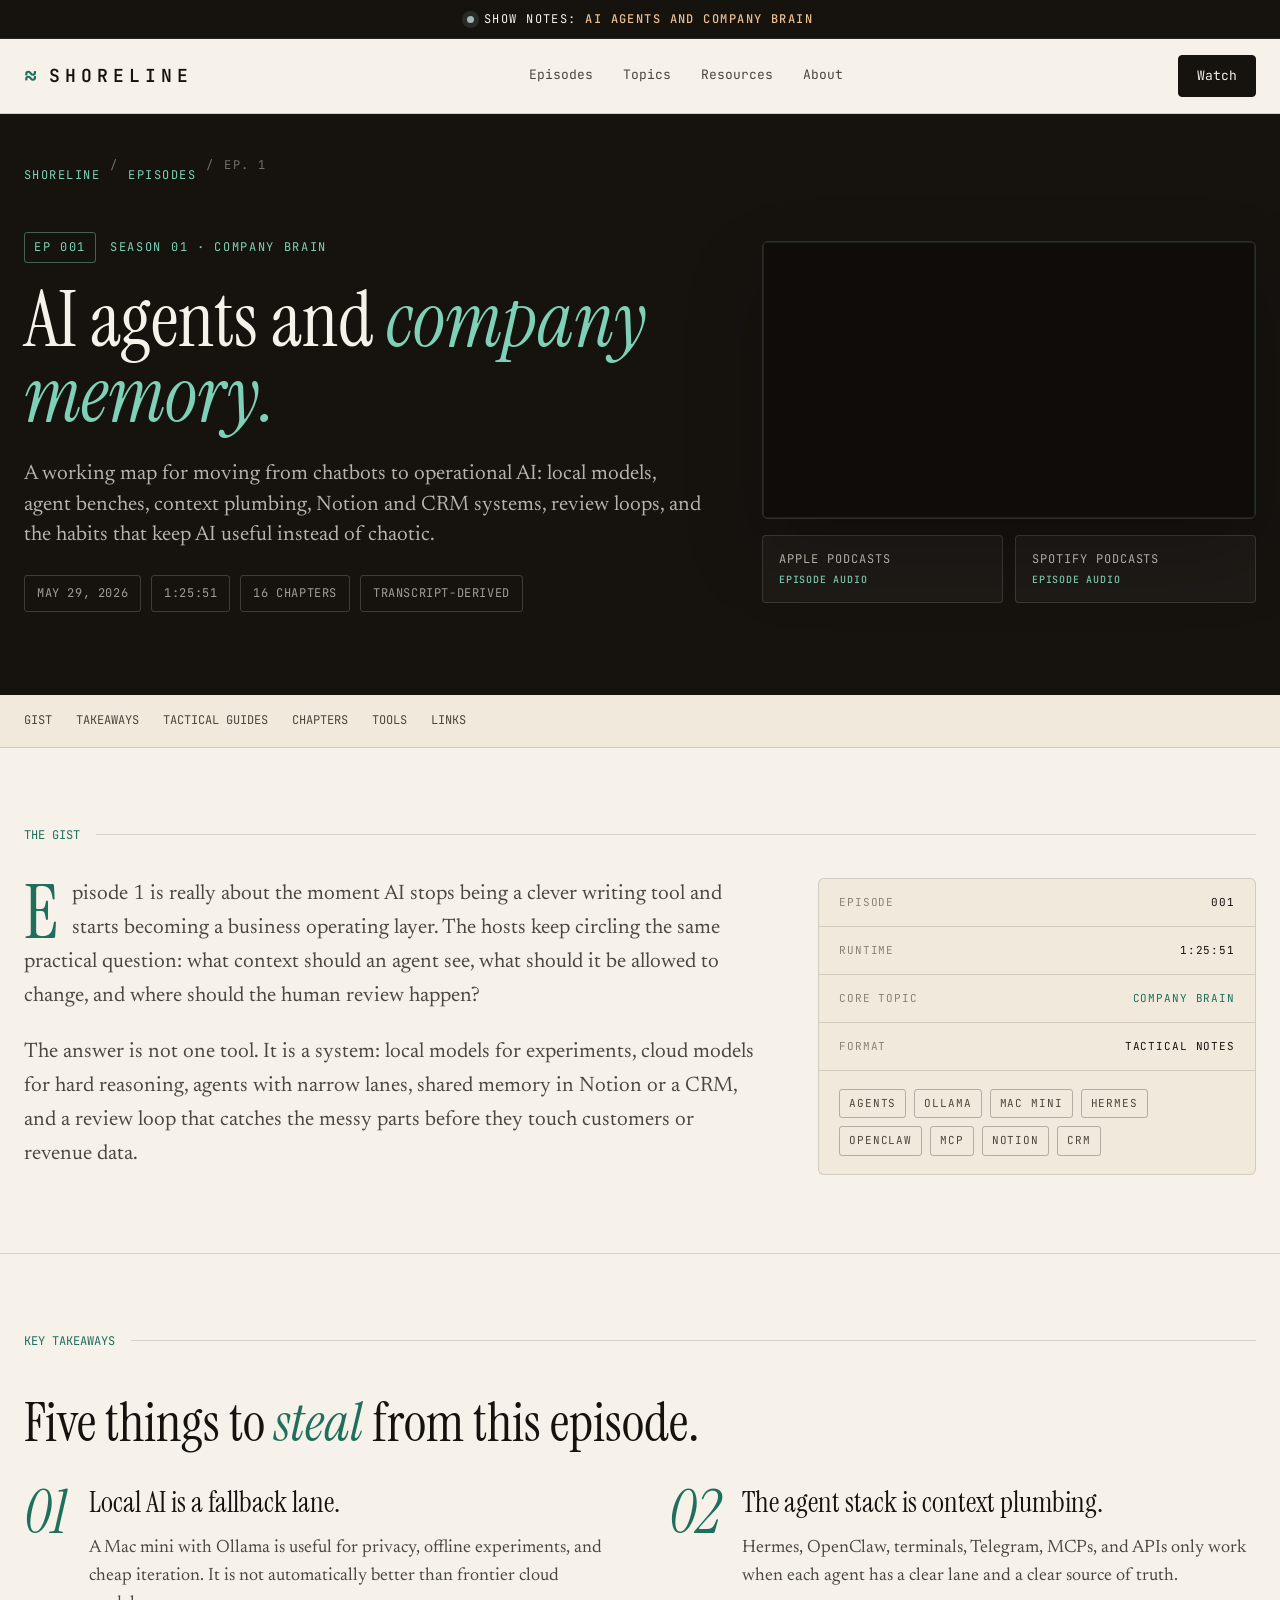
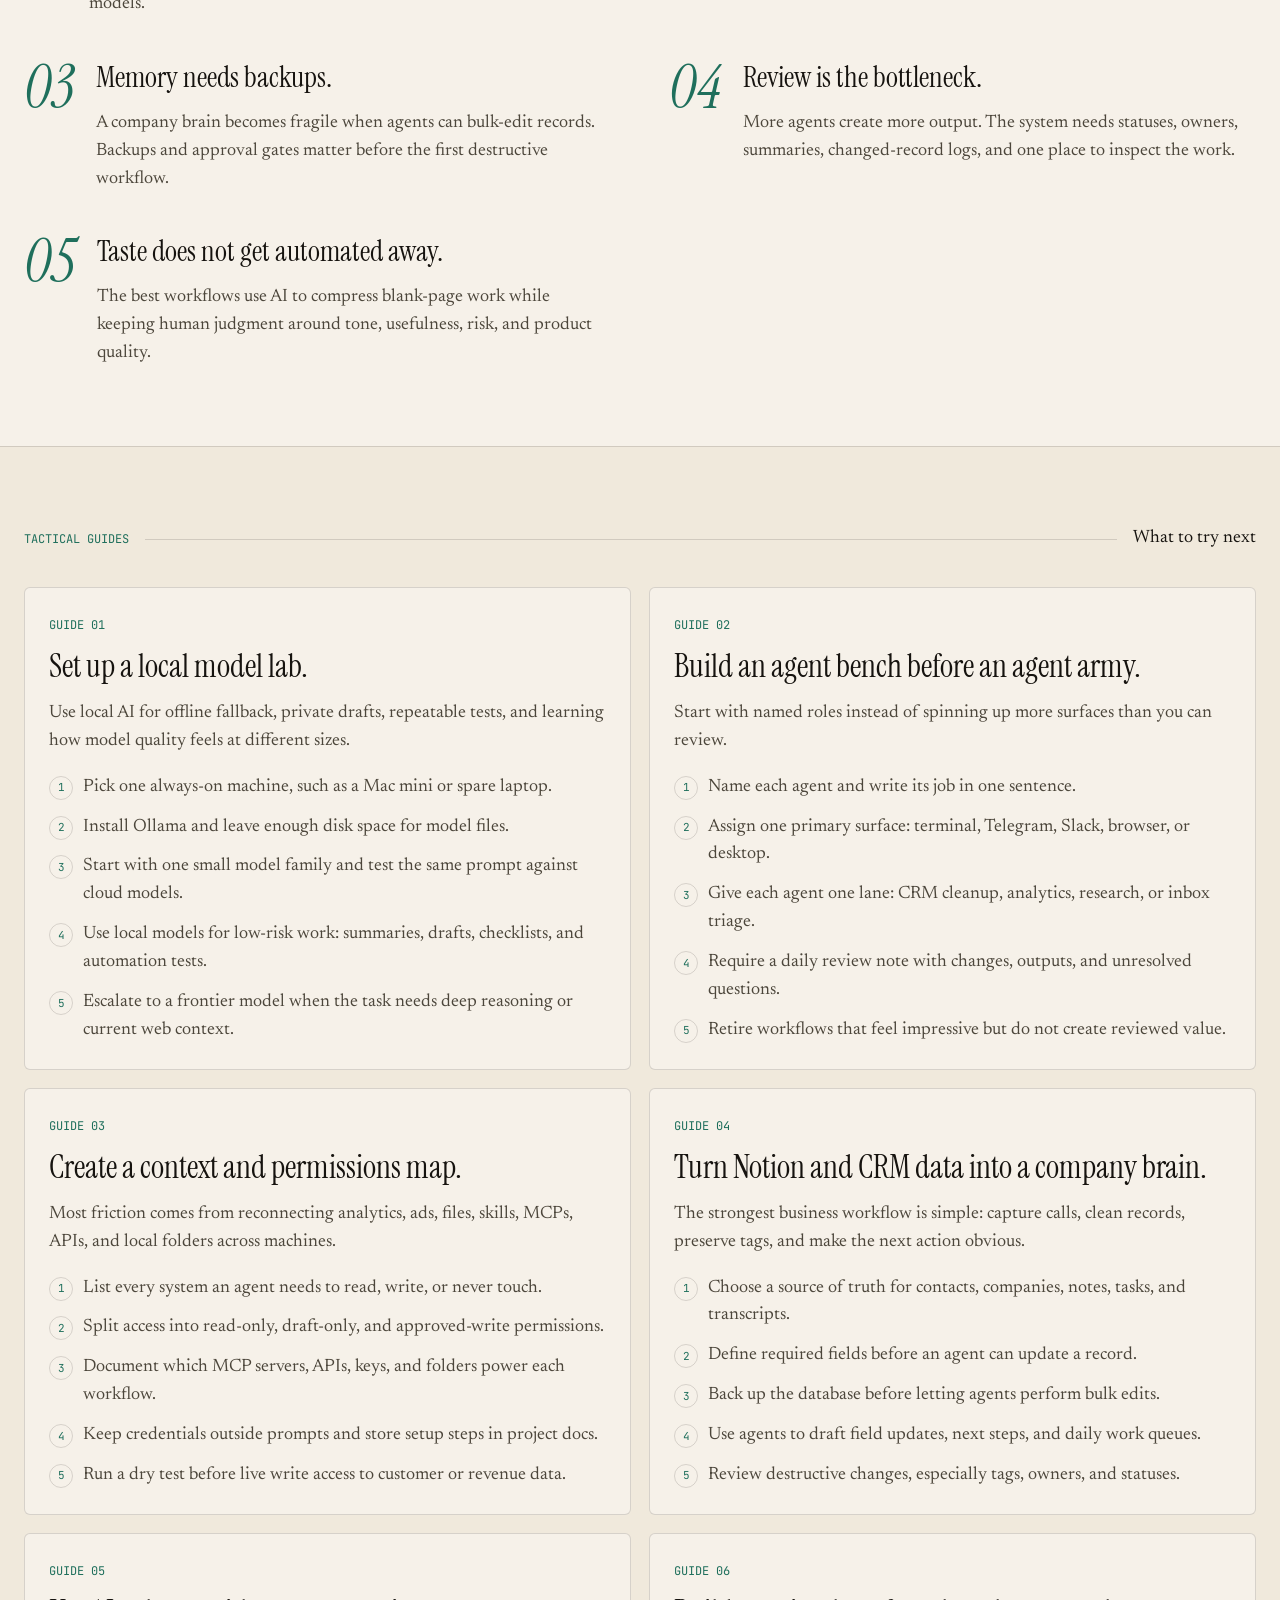
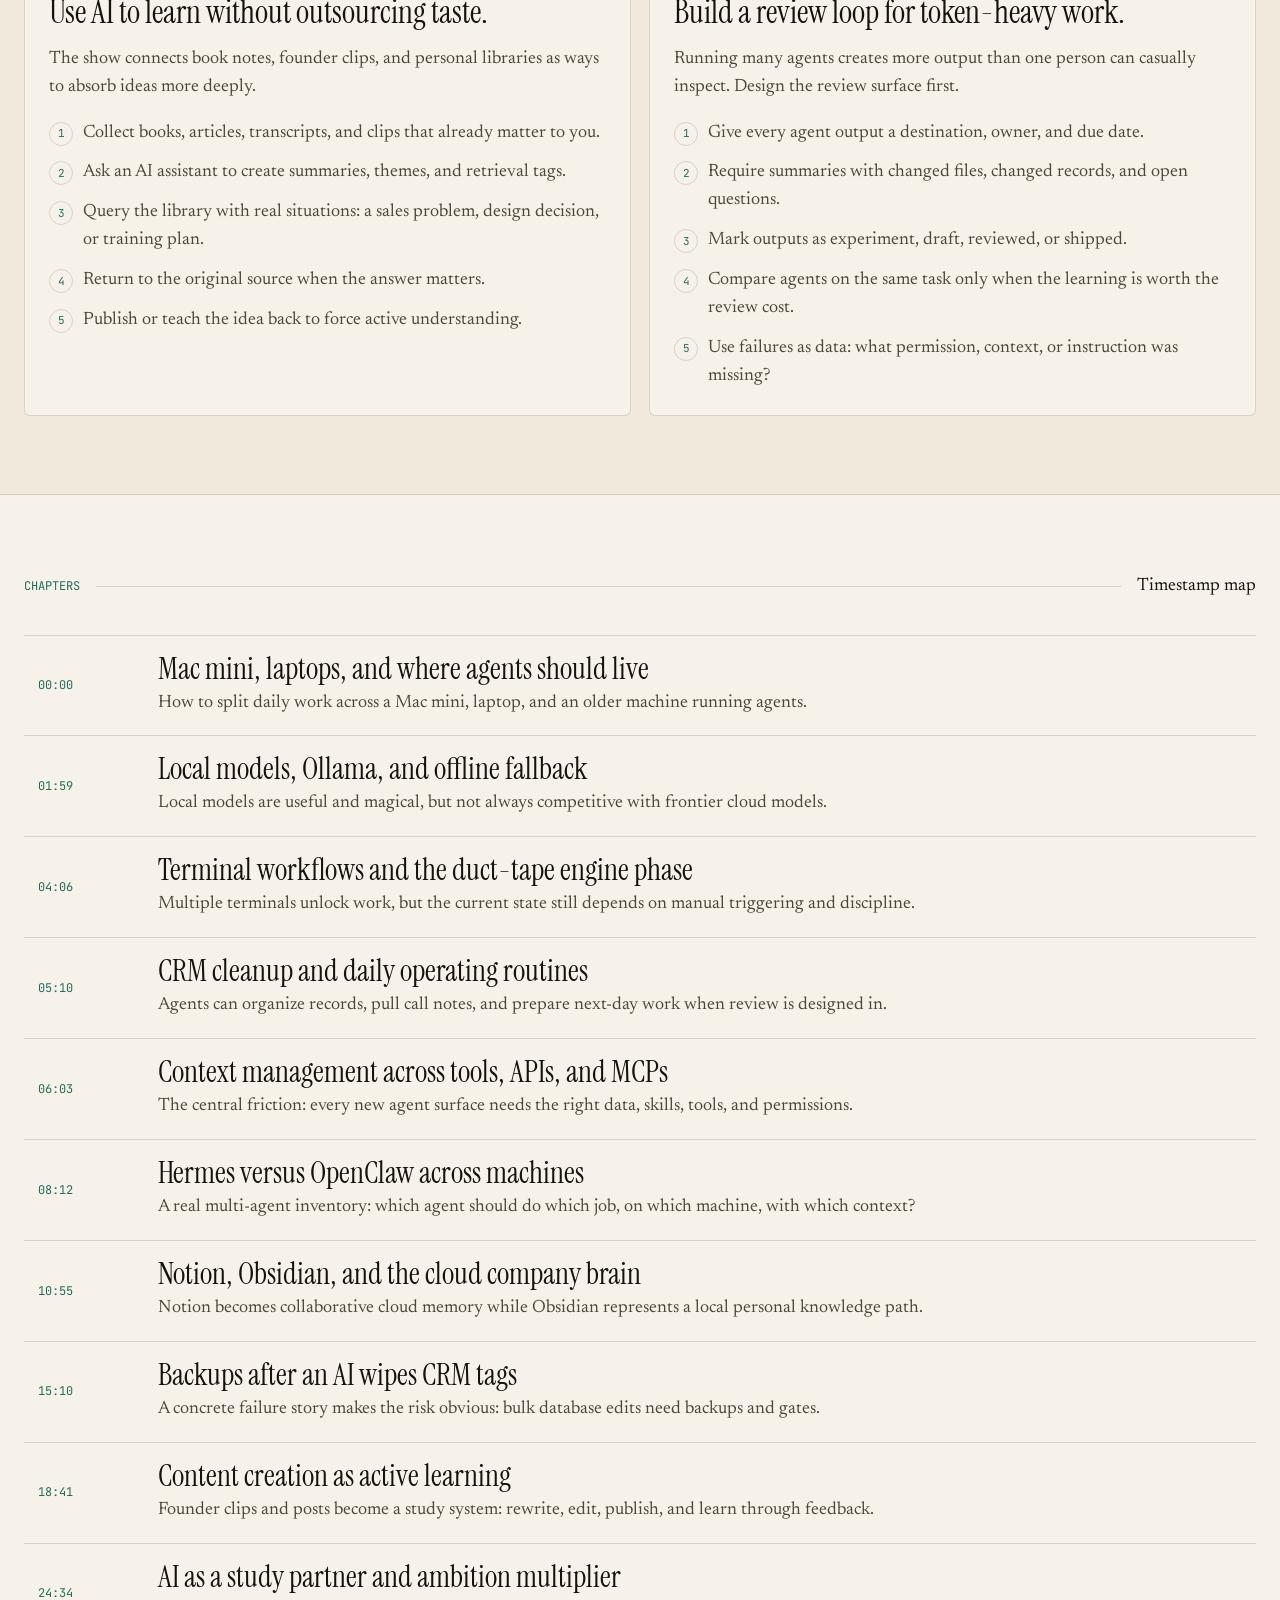
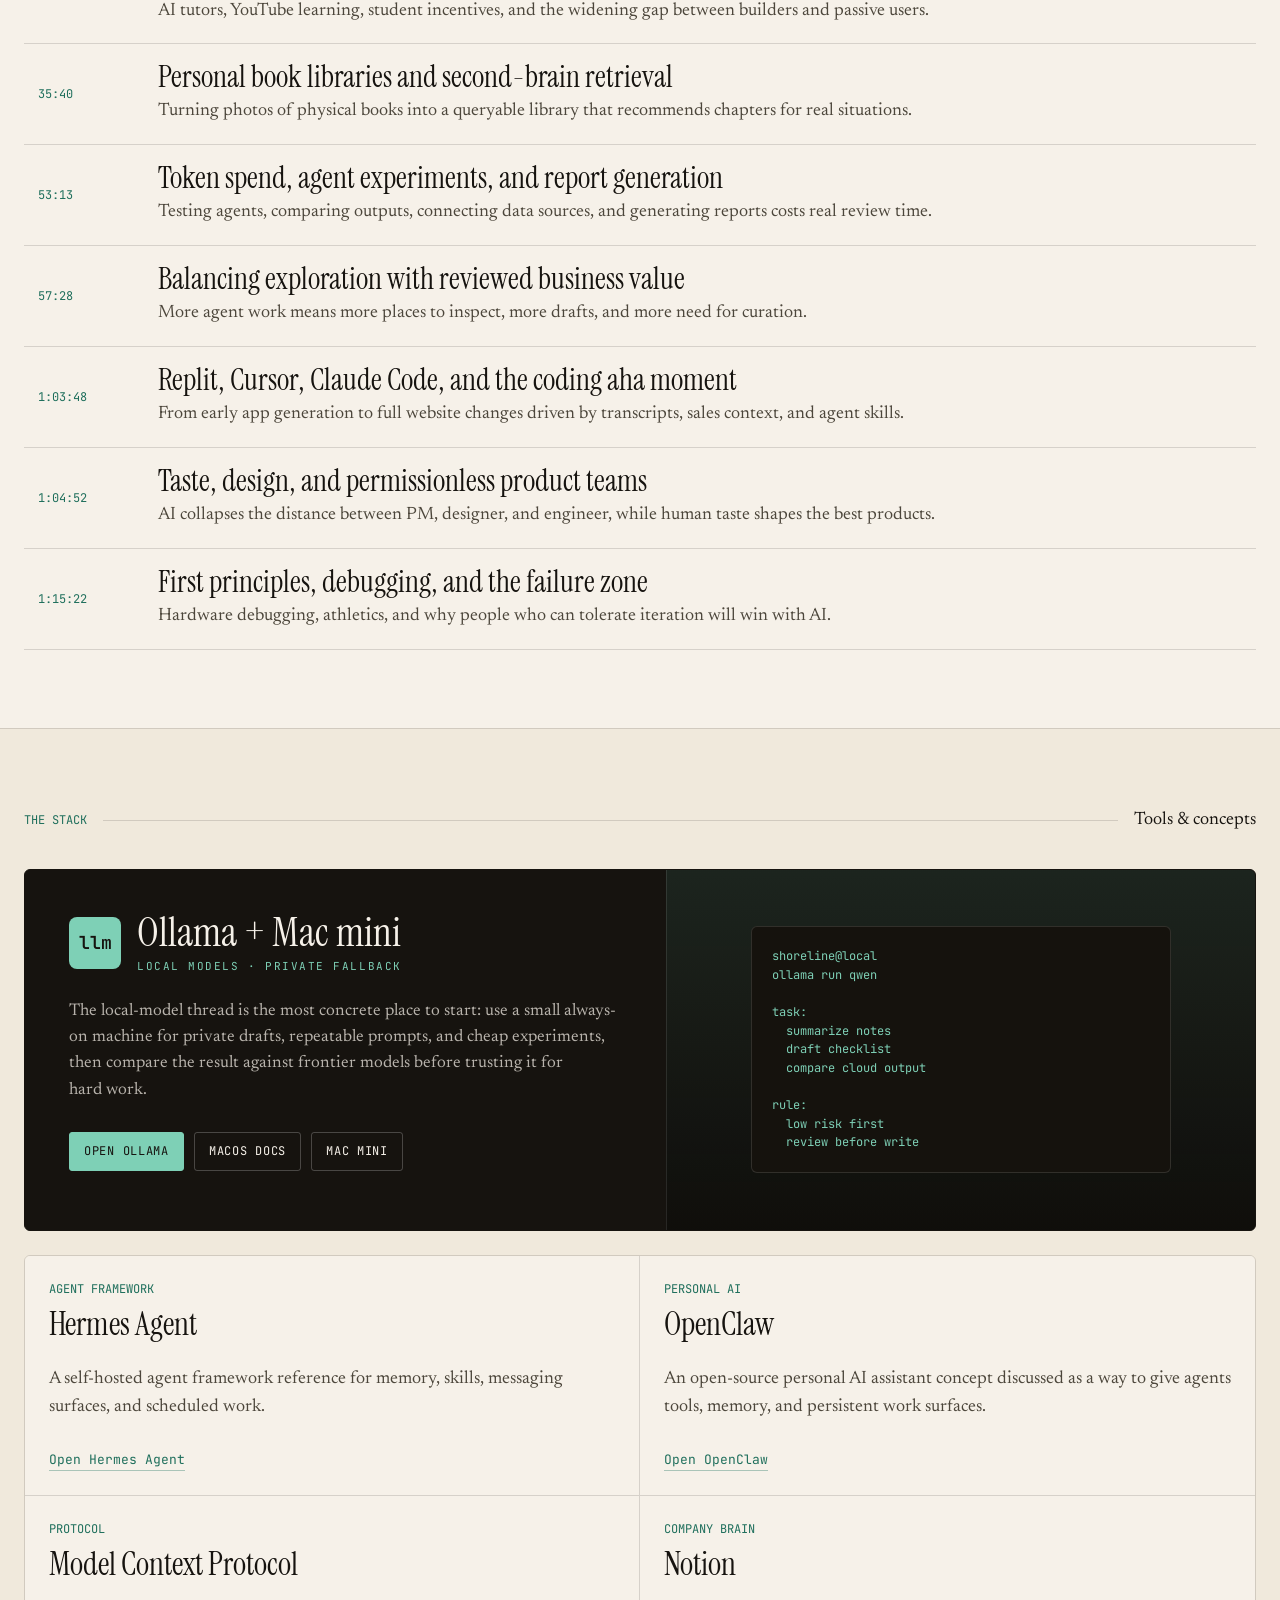
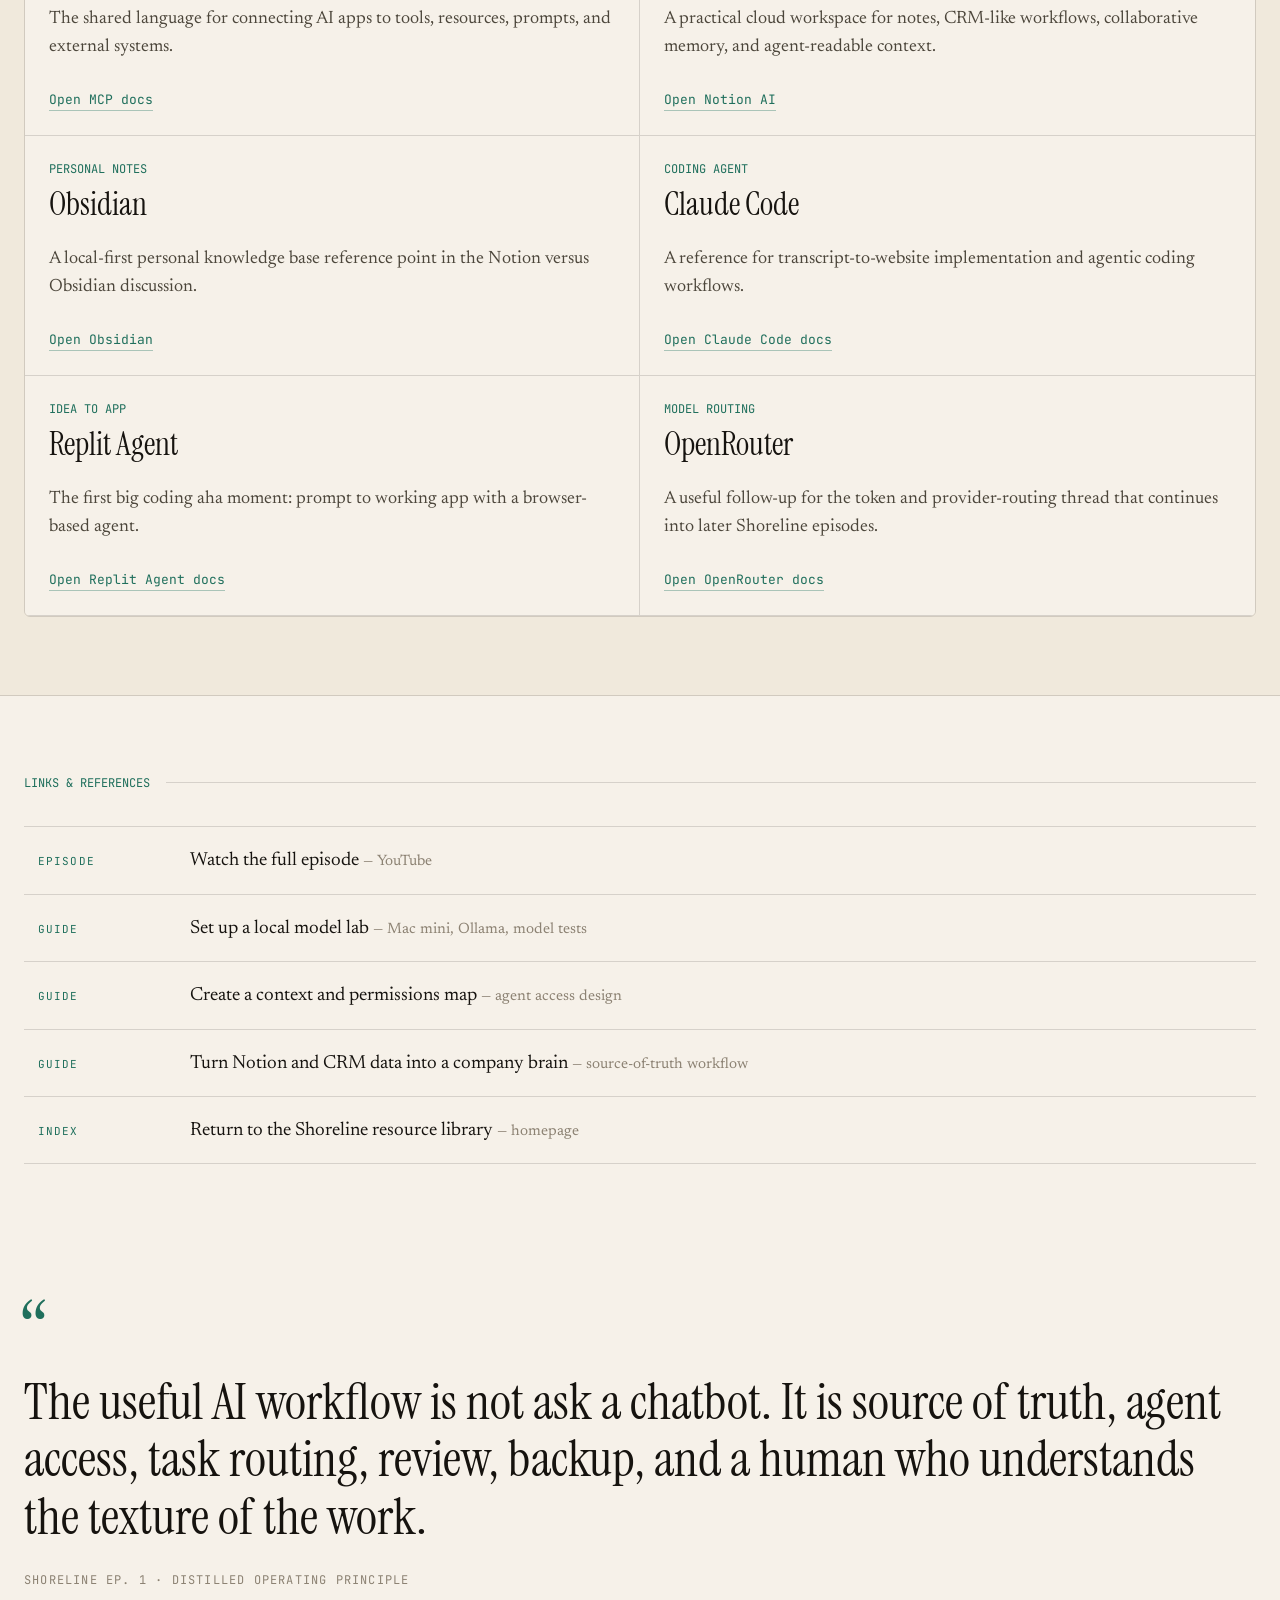
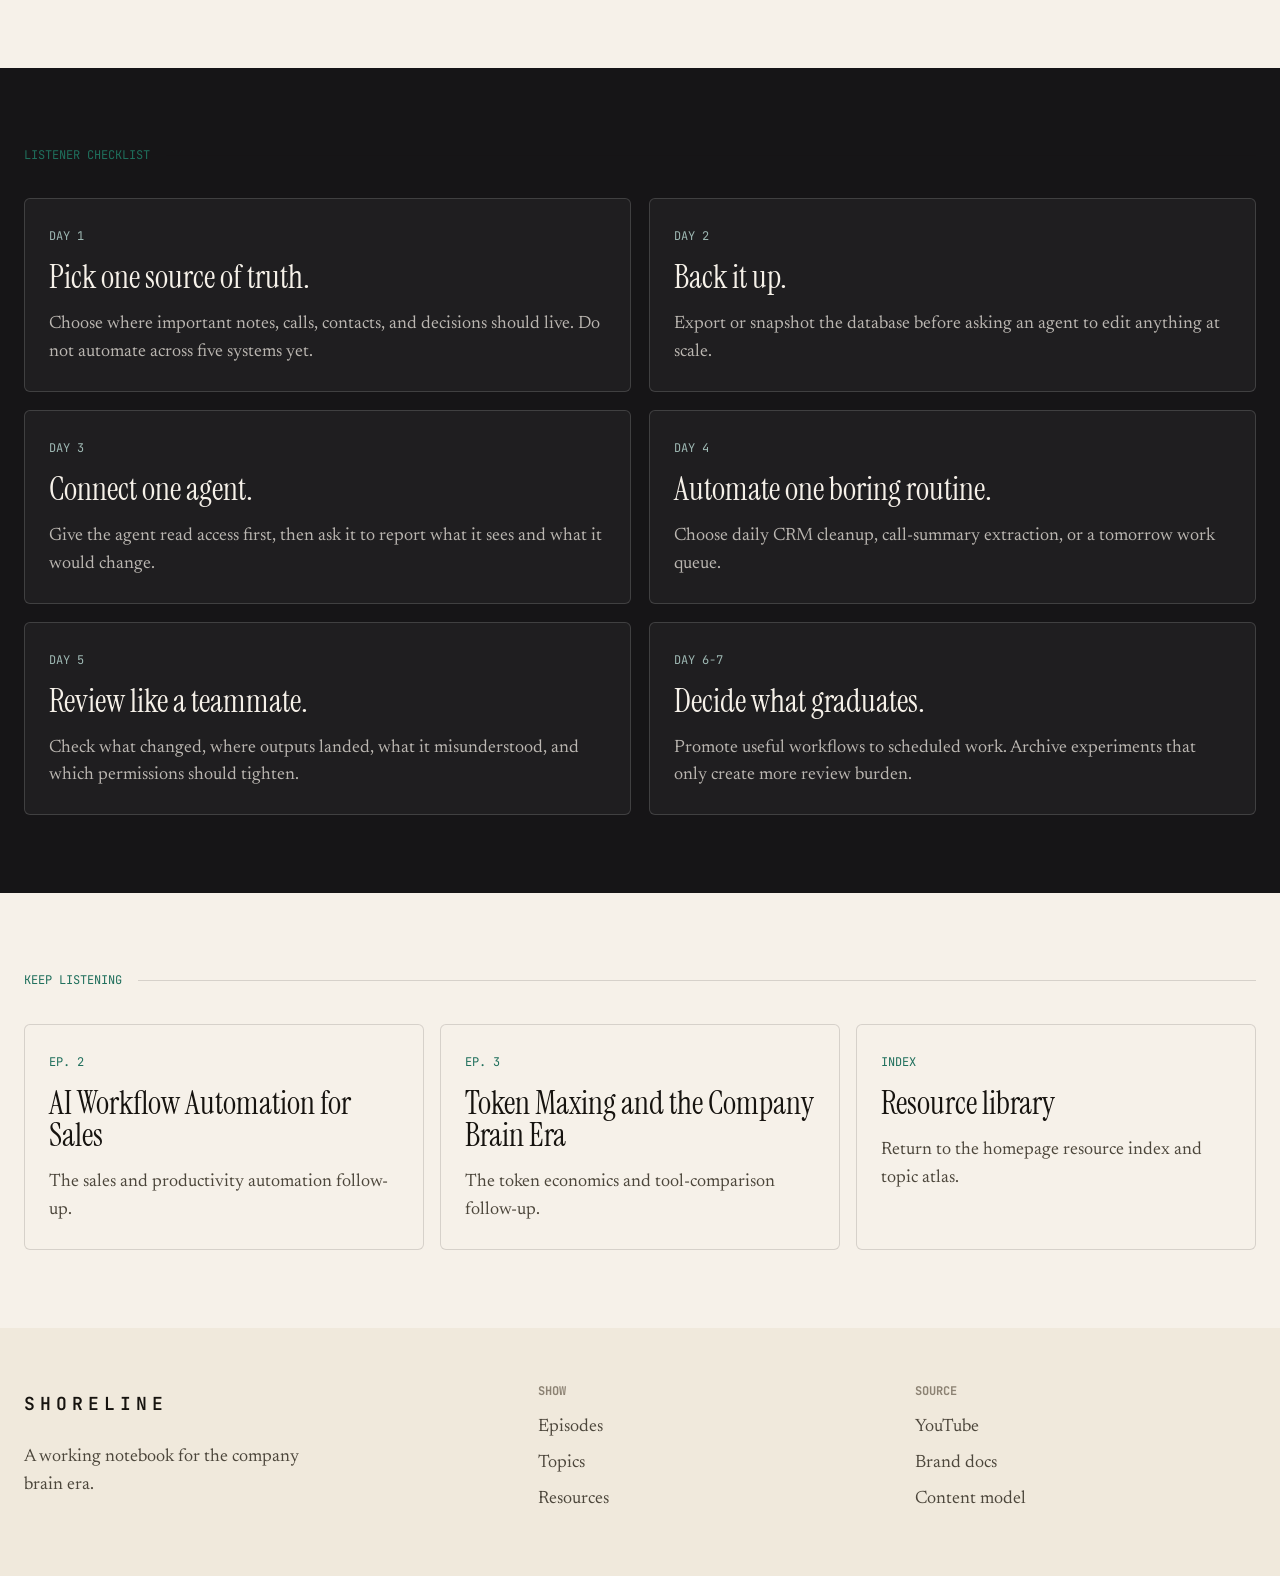
==== commit 5a061025: "Improve mobile usability" ====
--- a/episodes/episode-1.html
+++ b/episodes/episode-1.html
@@ -54,6 +54,16 @@
     </div>
   </nav>
 
+  <div class="mobile-jump-nav" aria-label="Mobile episode navigation">
+    <div class="wrap mobile-jump-inner">
+      <a href="#top">Video</a>
+      <a href="#gist">Gist</a>
+      <a href="#guides">Guides</a>
+      <a href="#chapters">Chapters</a>
+      <a href="#references">Links</a>
+    </div>
+  </div>
+
   <main id="top">
     <header class="episode-hero">
       <div class="wrap">
--- a/assets/styles.css
+++ b/assets/styles.css
@@ -106,6 +106,7 @@
 
 .brand,
 .footer-brand {
+  min-height: 44px;
   display: inline-flex;
   align-items: center;
   gap: 12px;
@@ -131,6 +132,9 @@
 }
 
 .nav-links a {
+  min-height: 44px;
+  display: inline-flex;
+  align-items: center;
   color: var(--ink-soft);
   border-bottom: 1px solid transparent;
   padding: 4px 0;
@@ -139,6 +143,10 @@
 .nav-links a:hover {
   color: var(--ink);
   border-color: var(--teal);
+}
+
+.mobile-jump-nav {
+  display: none;
 }
 
 .button {
@@ -799,6 +807,16 @@
 
 .is-hidden {
   display: none !important;
+}
+
+.searchable,
+#latest,
+#episodes,
+#topics,
+#resources,
+#about,
+#listen {
+  scroll-margin-top: 128px;
 }
 
 .empty-state {
@@ -1203,6 +1221,9 @@
 }
 
 .episode-crumb a {
+  min-height: 38px;
+  display: inline-flex;
+  align-items: center;
   color: var(--sea);
 }
 
@@ -1837,6 +1858,11 @@
   }
 
   .topbar-inner {
+    min-height: 34px;
+    font-size: 11px;
+  }
+
+  .topbar-inner {
     justify-content: flex-start;
   }
 
@@ -1846,15 +1872,75 @@
 
   .nav-inner {
     min-height: 64px;
+    gap: 14px;
+  }
+
+  .brand {
+    gap: 8px;
+  }
+
+  .brand span {
+    display: inline;
+    font-size: 12px;
+    letter-spacing: 0.08em;
+  }
+
+  .brand-mark {
+    width: 32px;
+    height: 32px;
+  }
+
+  .mobile-jump-nav {
+    position: sticky;
+    top: 64px;
+    z-index: 19;
+    display: block;
+    border-bottom: 1px solid var(--line);
+    background: rgba(246, 241, 233, 0.94);
+    backdrop-filter: blur(14px);
+  }
+
+  .mobile-jump-inner {
+    display: flex;
+    gap: 8px;
+    overflow-x: auto;
+    padding: 9px 0;
+    scrollbar-width: none;
+    -webkit-overflow-scrolling: touch;
+  }
+
+  .mobile-jump-inner::-webkit-scrollbar {
+    display: none;
+  }
+
+  .mobile-jump-inner a {
+    min-height: 38px;
+    display: inline-flex;
+    align-items: center;
+    flex: 0 0 auto;
+    border: 1px solid var(--line);
+    border-radius: 999px;
+    background: var(--paper);
+    color: var(--ink-soft);
+    font-family: var(--mono);
+    font-size: 12px;
+    padding: 0 13px;
+  }
+
+  .mobile-jump-inner a:active,
+  .mobile-jump-inner a:hover {
+    border-color: var(--teal);
+    color: var(--teal);
   }
 
   .hero-grid {
-    padding-top: 34px;
+    gap: 30px;
+    padding: 32px 0 36px;
   }
 
   .terminal-panel {
-    height: 330px;
-    grid-template-rows: 52px minmax(0, 1fr) 54px;
+    height: 260px;
+    grid-template-rows: 48px minmax(0, 1fr) 48px;
   }
 
   .terminal-bar {
@@ -1889,14 +1975,37 @@
 
   .lead {
     font-size: 18px;
+    margin-top: 16px;
+  }
+
+  .search-panel {
+    margin-top: 24px;
+    padding: 16px;
   }
 
   .search-row {
-    grid-template-columns: 1fr;
+    grid-template-columns: minmax(0, 1fr) auto;
+    gap: 8px;
+  }
+
+  .search-row .button {
+    width: auto;
+    min-width: 74px;
+    padding-inline: 12px;
+  }
+
+  .topic-pills {
+    gap: 8px;
+    margin-top: 14px;
+  }
+
+  .topic-pills button {
+    min-height: 42px;
+    padding-inline: 13px;
   }
 
   .section {
-    padding: 62px 0;
+    padding: 52px 0;
   }
 
   .section-head {
@@ -1908,6 +2017,14 @@
   .about-grid h2,
   .note-stack h3 {
     font-size: 38px;
+  }
+
+  .latest-feature {
+    gap: 24px;
+  }
+
+  .latest-section .note-grid {
+    display: none;
   }
 
   .note-grid,
@@ -1923,20 +2040,27 @@
   }
 
   .notes-section {
-    padding: 62px 0;
+    padding: 52px 0;
+    scroll-margin-top: 128px;
+  }
+
+  .episode-notes .notes-nav {
+    display: none;
   }
 
   .episode-hero-grid {
-    gap: 34px;
-    padding: 40px 0;
+    gap: 28px;
+    padding: 32px 0 40px;
   }
 
   .episode-crumb {
-    padding-top: 28px;
+    align-items: center;
+    padding-top: 24px;
+    row-gap: 0;
   }
 
   .episode-notes .episode-hero-grid {
-    padding-bottom: 54px;
+    padding-bottom: 42px;
   }
 
   .episode-notes .episode-media-panel {
@@ -1949,10 +2073,29 @@
 
   .episode-summary {
     font-size: 18px;
+    margin-top: 18px;
+  }
+
+  .episode-meta-line {
+    margin-top: 18px;
   }
 
   .episode-player-copy h2 {
     font-size: 32px;
+  }
+
+  .episode-platforms {
+    grid-template-columns: repeat(2, minmax(0, 1fr));
+    gap: 10px;
+  }
+
+  .episode-platform-link {
+    min-height: 58px;
+    padding: 12px;
+  }
+
+  .episode-platform-link span {
+    font-size: 10px;
   }
 
   .chapter-row {
@@ -1978,6 +2121,7 @@
 
   .episode-notes .resource-note {
     border-right: 0;
+    min-height: auto;
   }
 
   .chapter-arrow,
@@ -1985,22 +2129,19 @@
     display: none;
   }
 
-  .episode-platforms {
-    grid-template-columns: 1fr;
-  }
-
   .episode-row {
-    grid-template-columns: 56px 82px minmax(0, 1fr);
+    grid-template-columns: 48px 78px minmax(0, 1fr);
     gap: 12px;
-    min-height: 104px;
+    min-height: 96px;
+    padding: 16px 0;
   }
 
   .episode-thumb {
-    width: 82px;
+    width: 78px;
   }
 
   .episode-title {
-    font-size: 24px;
+    font-size: 23px;
   }
 
   .episode-tag,
@@ -2010,31 +2151,53 @@
 
   .button {
     width: 100%;
+    min-height: 44px;
   }
 
   .nav-inner .button {
     width: auto;
   }
 
+  .topic-card,
+  .resource-card,
+  .listen-card {
+    min-height: auto;
+    padding: 20px;
+  }
+
+  .listen-card {
+    min-height: 108px;
+  }
+
+  .gist-grid {
+    gap: 28px;
+  }
+
+  .gist-body p {
+    font-size: 18px;
+    line-height: 1.5;
+  }
+
+  .gist-body .drop::first-letter {
+    font-size: 58px;
+  }
+
+  .fact-row {
+    padding: 13px 16px;
+  }
+
 }
 
 @media (max-width: 420px) {
-  .brand span {
-    display: none;
-  }
-
-  .brand .brand-symbol {
-    display: inline;
-  }
-
-  .episode-notes .brand {
-    gap: 8px;
-  }
-
+  .nav-inner .button {
+    padding-inline: 14px;
+  }
+
+  .brand span,
   .episode-notes .brand span:last-child {
     display: inline;
     font-size: 11px;
-    letter-spacing: 0.18em;
+    letter-spacing: 0.16em;
   }
 
   .hero h1 {
@@ -2058,9 +2221,57 @@
     font-size: 7px;
   }
 
+  .terminal-panel {
+    height: 230px;
+  }
+
   .section-head h2,
   .about-grid h2,
   .note-stack h3 {
     font-size: 33px;
   }
 }
+
+@media (max-width: 350px) {
+  .episode-platforms {
+    grid-template-columns: 1fr;
+  }
+}
+
+@media (max-width: 900px) and (max-height: 520px) and (orientation: landscape) {
+  .hero-grid,
+  .episode-notes .episode-hero-grid {
+    grid-template-columns: minmax(0, 0.9fr) minmax(320px, 1.1fr);
+    gap: 28px;
+    align-items: center;
+    padding: 30px 0 36px;
+  }
+
+  .hero h1 {
+    font-size: 48px;
+  }
+
+  .lead {
+    margin-top: 14px;
+  }
+
+  .search-panel {
+    margin-top: 20px;
+  }
+
+  .terminal-panel {
+    height: 260px;
+  }
+
+  .episode-notes .episode-media-panel {
+    order: 0;
+  }
+
+  .episode-notes .episode-hero h1 {
+    font-size: 42px;
+  }
+
+  .episode-notes .episode-summary {
+    font-size: 17px;
+  }
+}
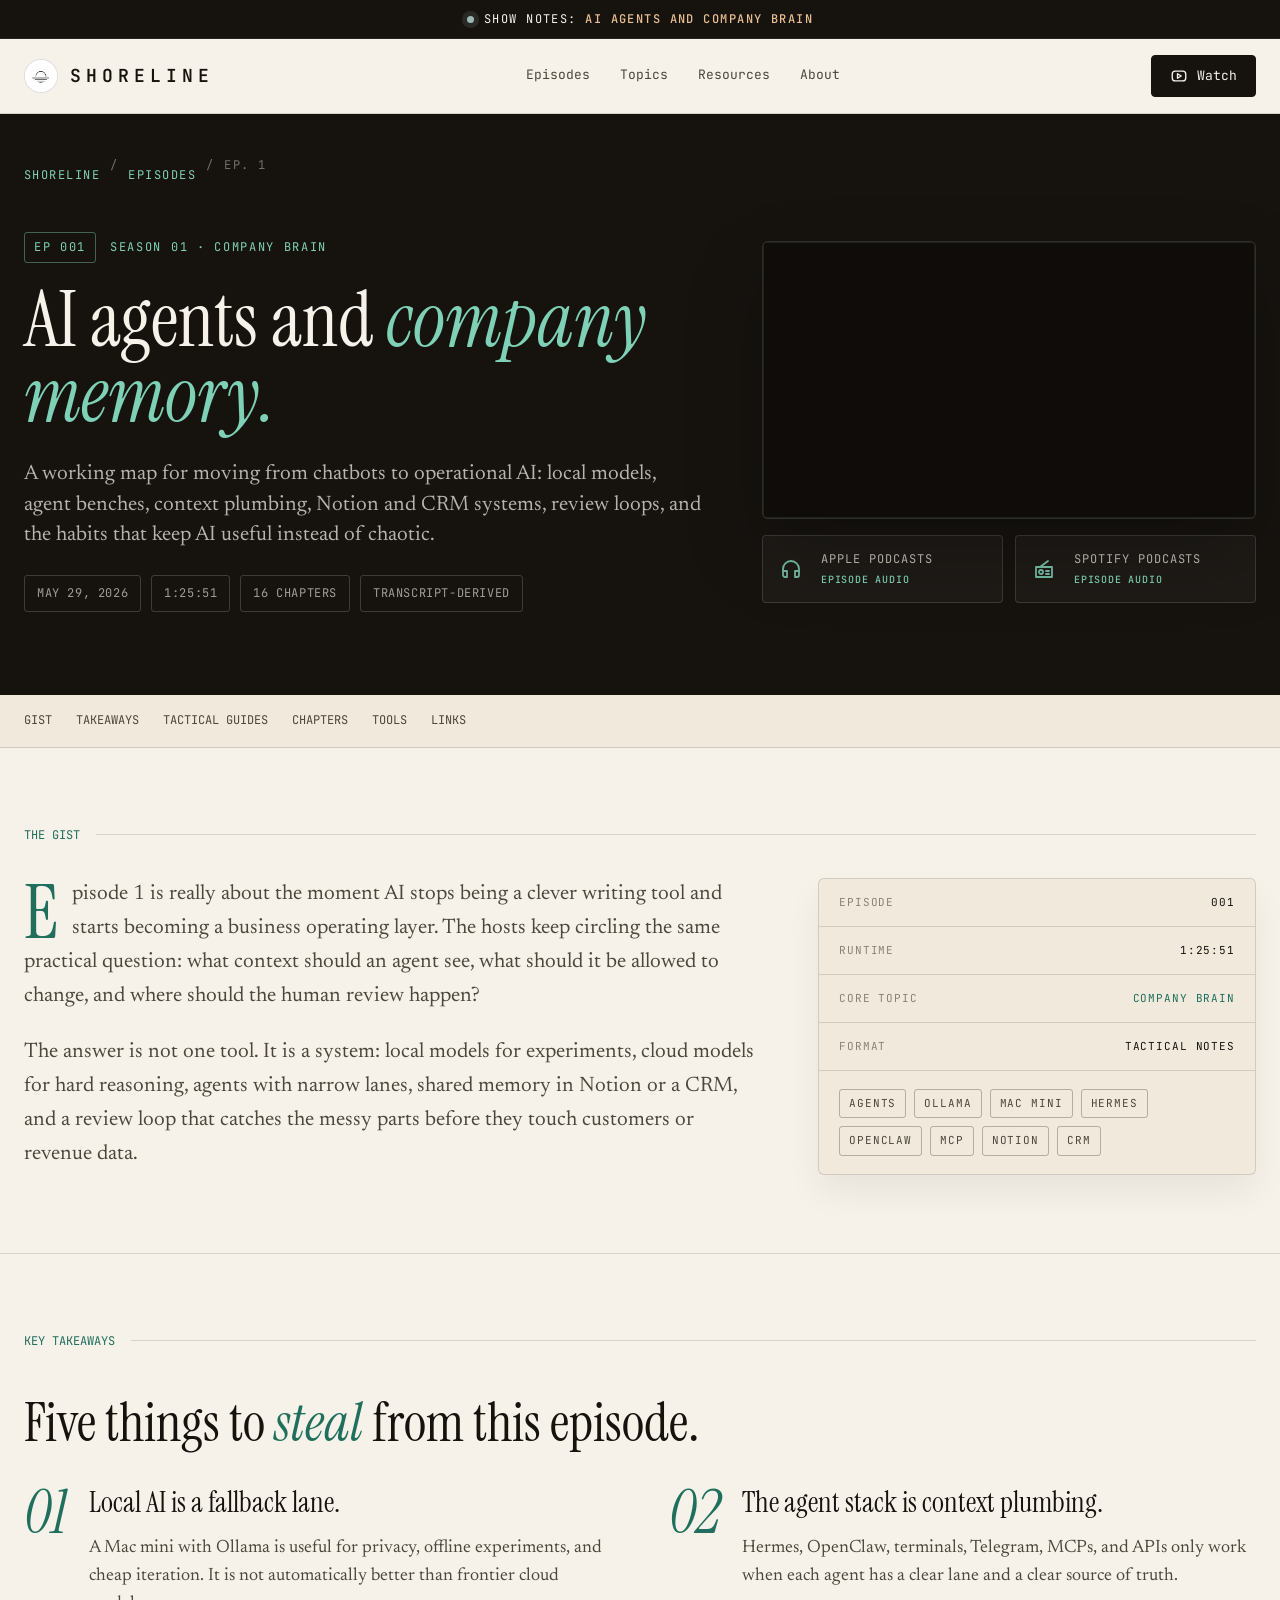
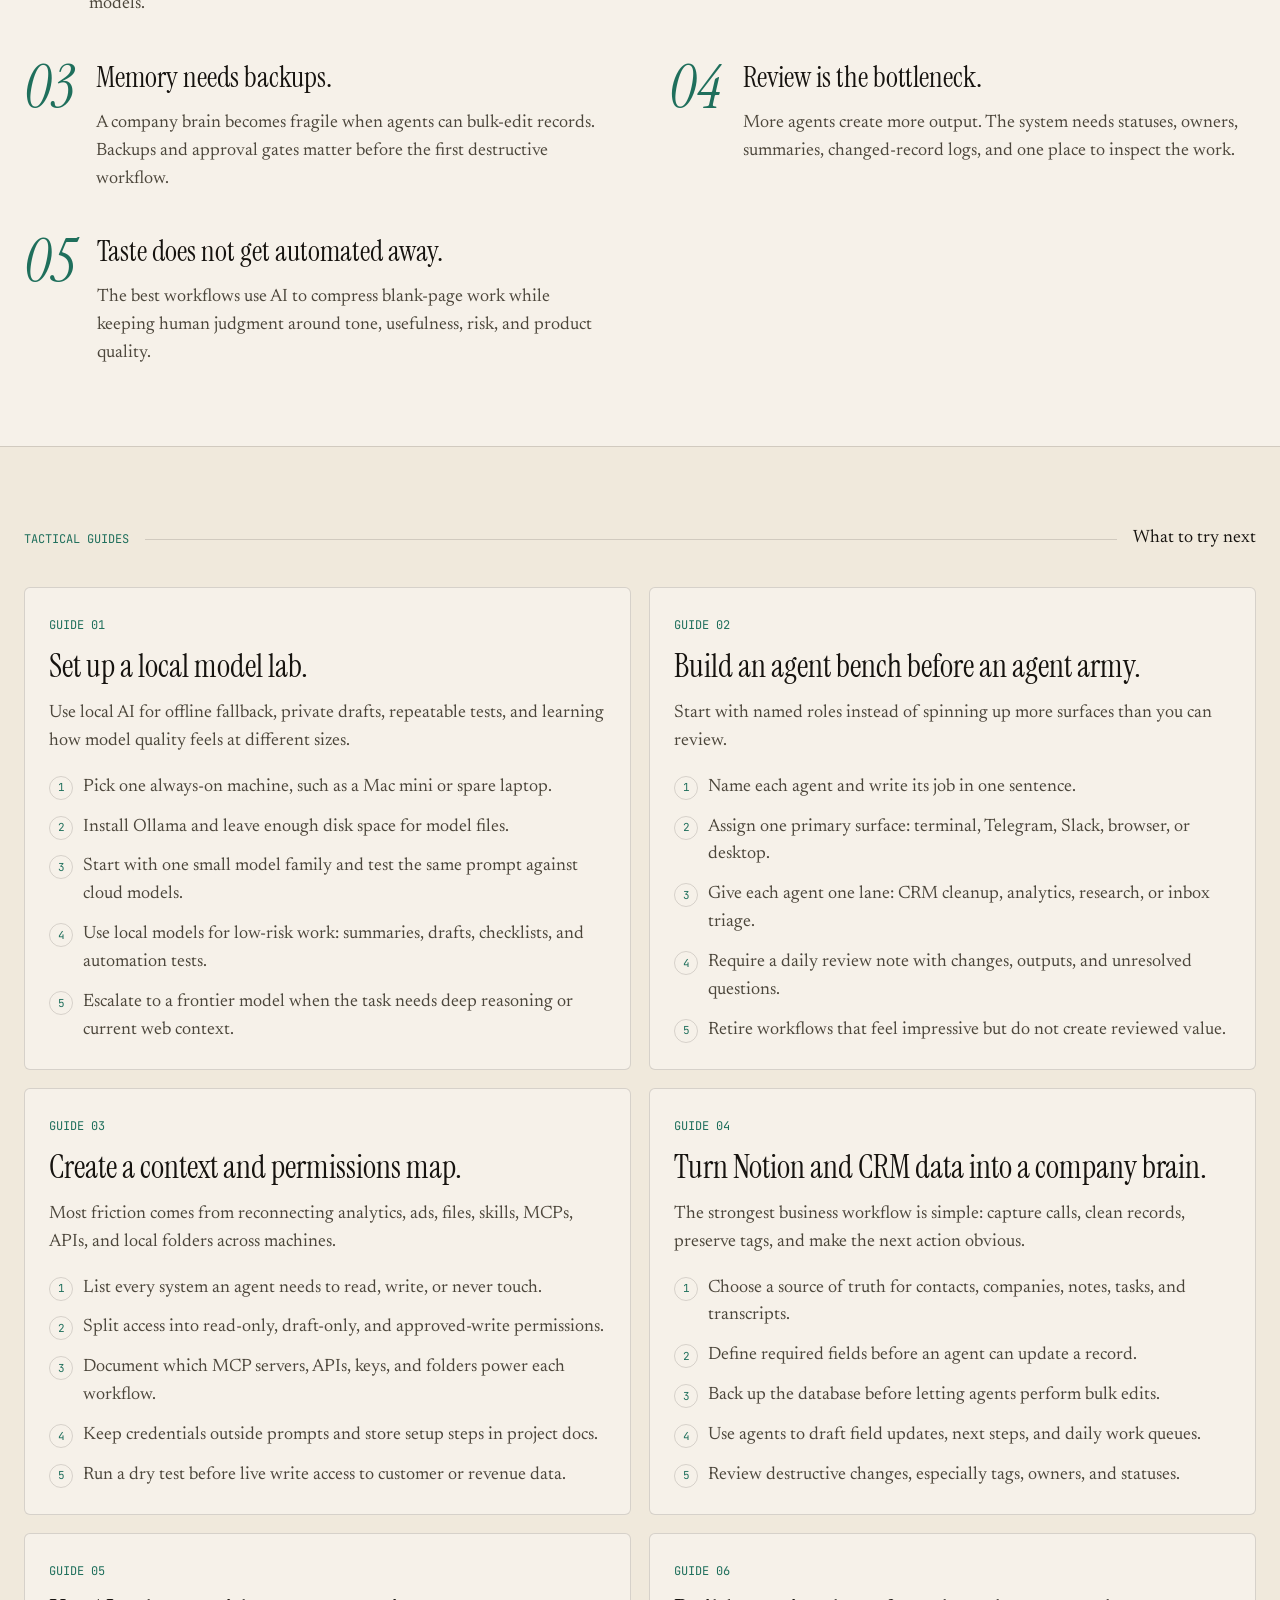
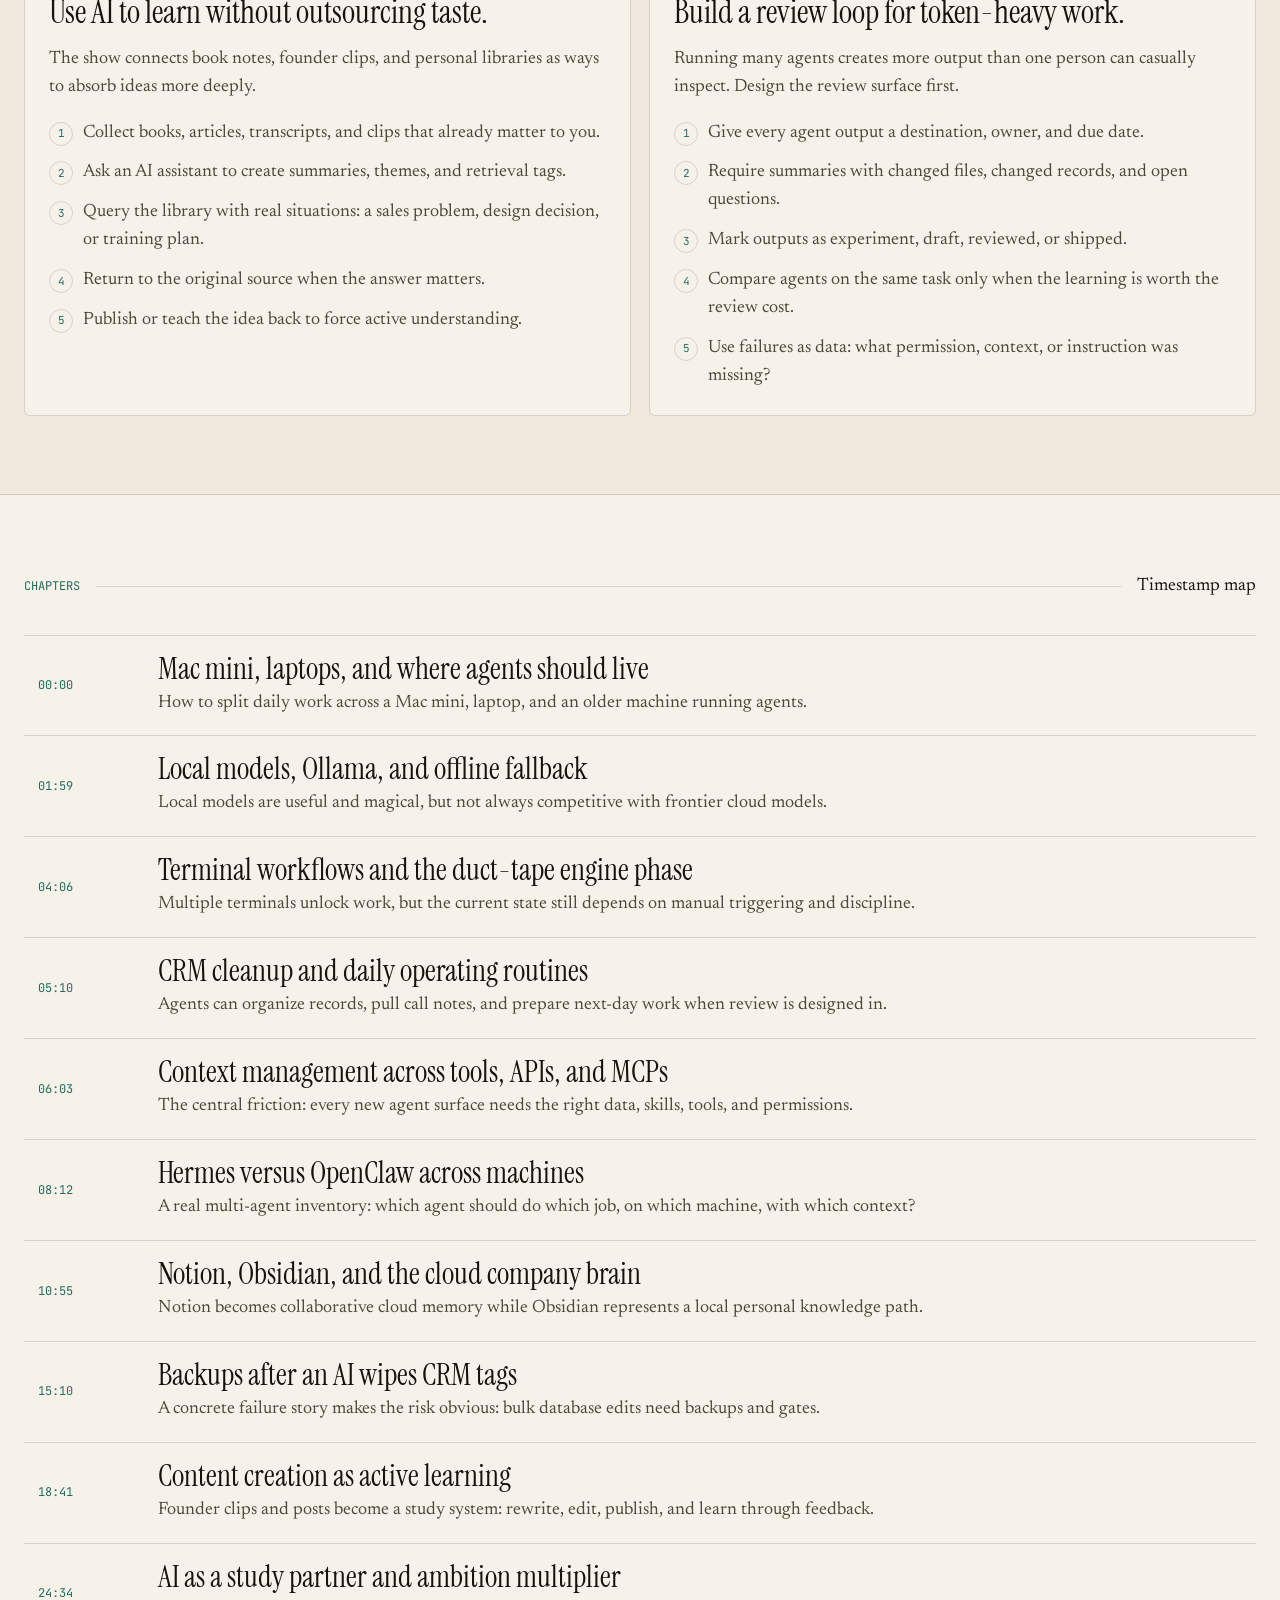
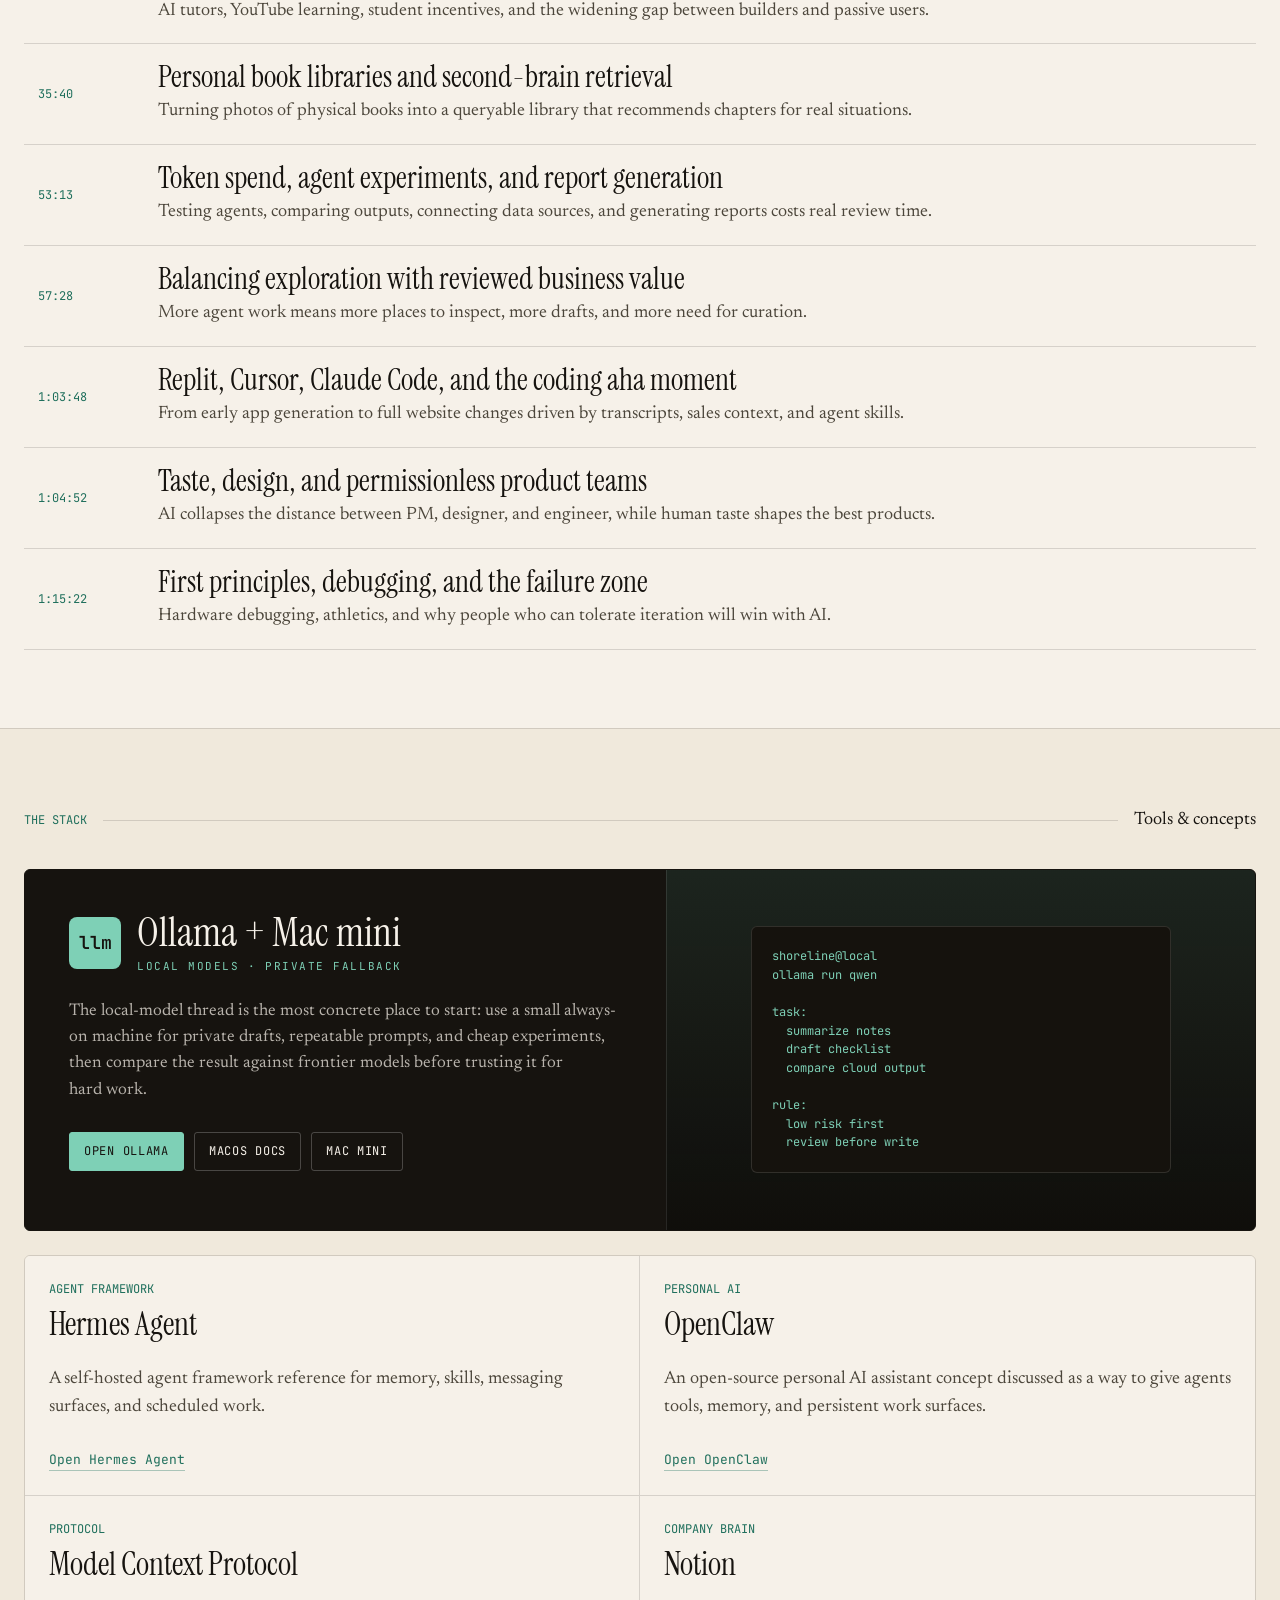
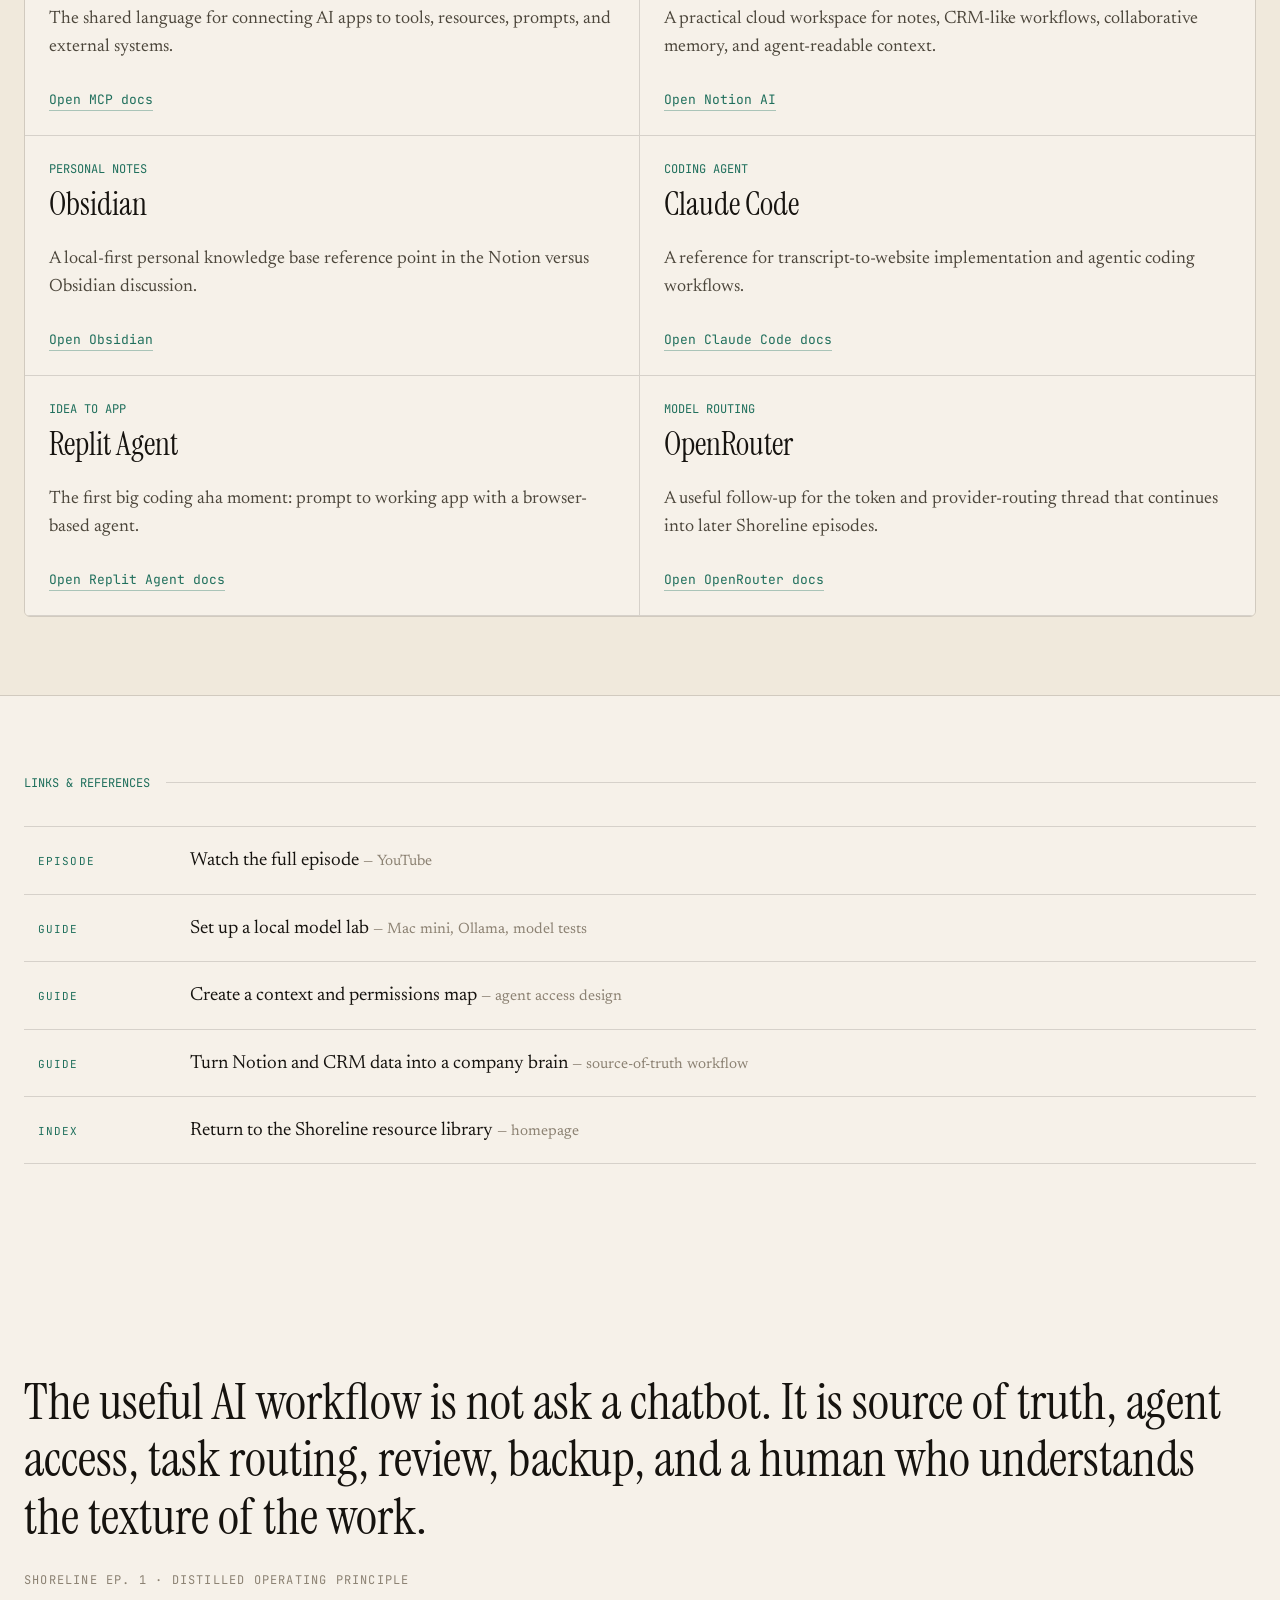
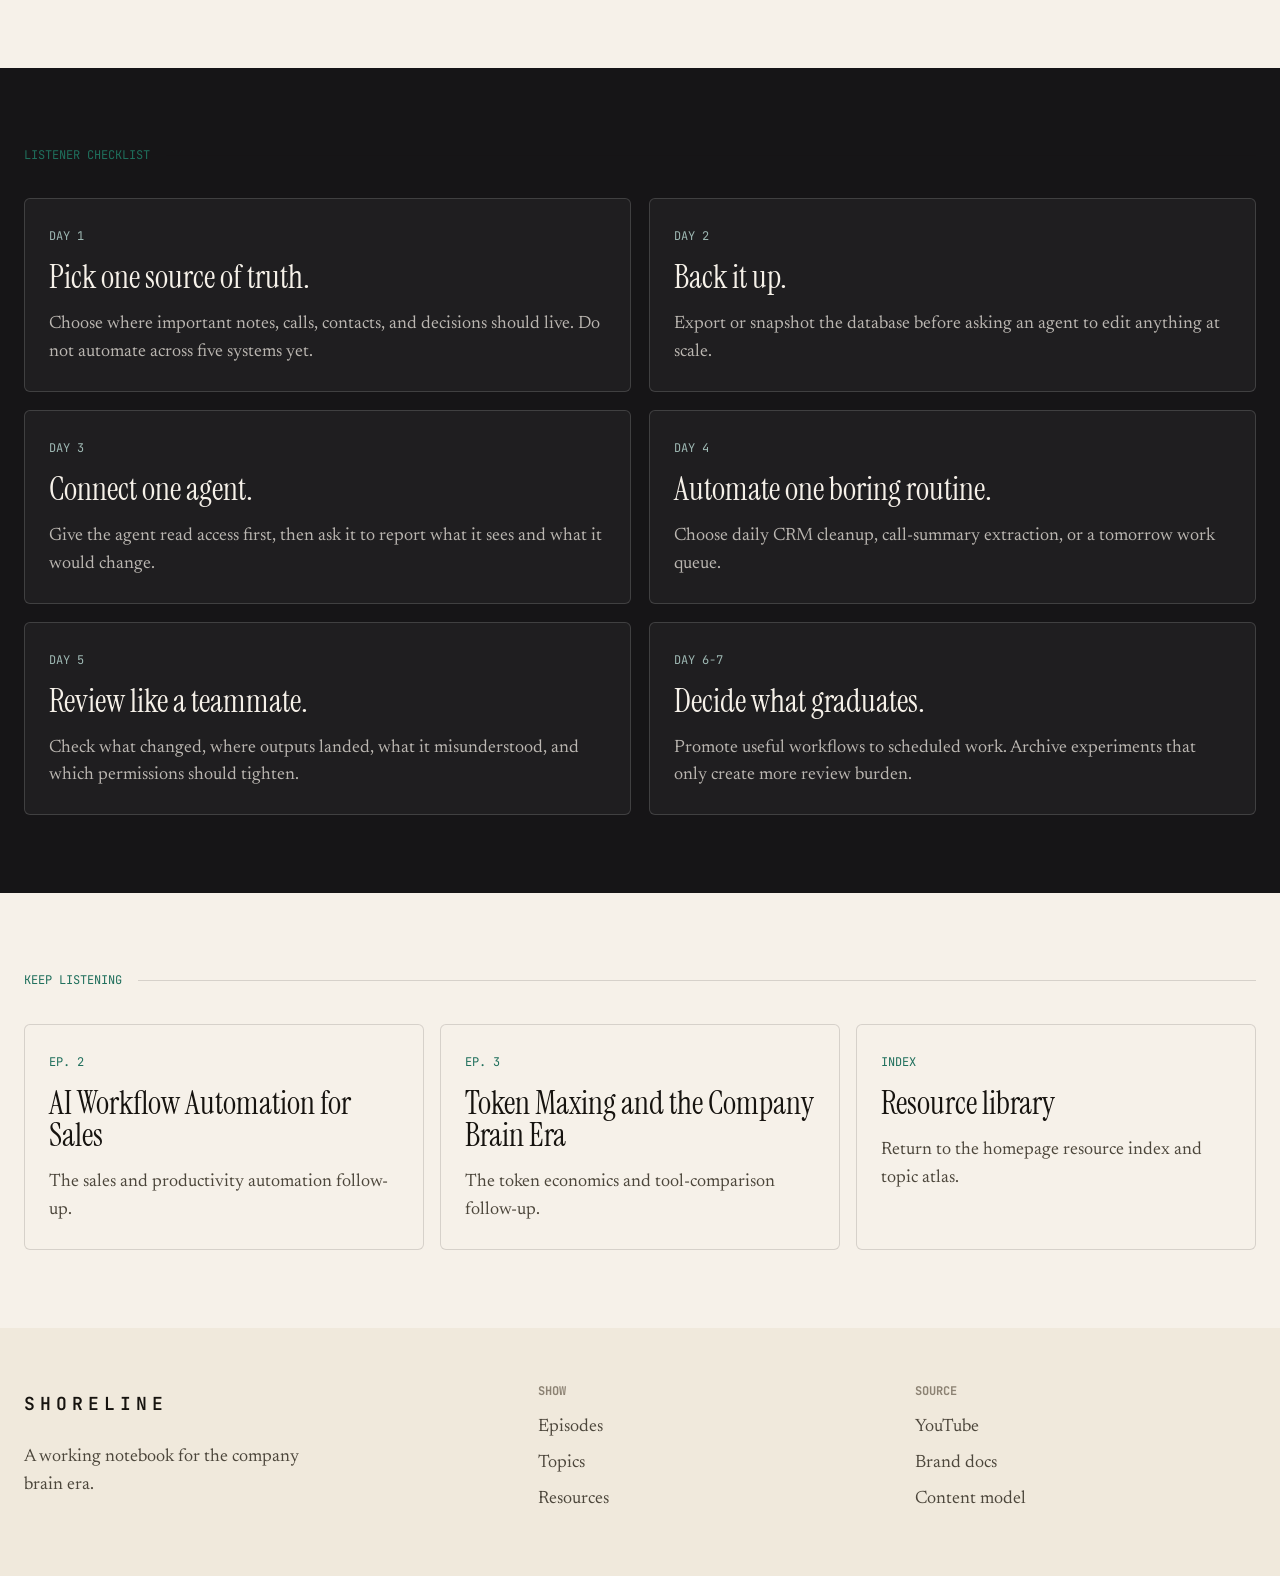
==== commit 57ef39d9: "Add premium interaction polish" ====
--- a/episodes/episode-1.html
+++ b/episodes/episode-1.html
@@ -41,7 +41,7 @@
   <nav class="site-nav" aria-label="Primary navigation">
     <div class="wrap nav-inner">
       <a class="brand" href="../index.html#top" aria-label="Shoreline home">
-        <span class="brand-symbol">≈</span>
+        <img src="../assets/images/shoreline-avatar.jpg" alt="" class="brand-mark">
         <span>Shoreline</span>
       </a>
       <div class="nav-links">
@@ -50,7 +50,10 @@
         <a href="../index.html#resources">Resources</a>
         <a href="../index.html#about">About</a>
       </div>
-      <a class="button button-dark" href="https://www.youtube.com/watch?v=VUoDvinLPl4" target="_blank" rel="noreferrer">Watch</a>
+      <a class="button button-dark" href="https://www.youtube.com/watch?v=VUoDvinLPl4" target="_blank" rel="noreferrer">
+        <svg class="icon" aria-hidden="true"><use href="../assets/icons.svg#icon-youtube"></use></svg>
+        <span>Watch</span>
+      </a>
     </div>
   </nav>
 
@@ -101,10 +104,12 @@
             </div>
             <div class="episode-platforms" aria-label="Listen to episode 1">
               <a class="episode-platform-link" href="https://podcasts.apple.com/us/podcast/shoreline/id1896869802?i=1000770876087" target="_blank" rel="noreferrer">
+                <svg class="icon platform-icon" aria-hidden="true"><use href="../assets/icons.svg#icon-headphones"></use></svg>
                 <span>Apple Podcasts</span>
                 <strong>Episode audio</strong>
               </a>
               <a class="episode-platform-link" href="https://open.spotify.com/episode/1qvT615rgvCYkKJWZBxaEk" target="_blank" rel="noreferrer">
+                <svg class="icon platform-icon" aria-hidden="true"><use href="../assets/icons.svg#icon-radio"></use></svg>
                 <span>Spotify Podcasts</span>
                 <strong>Episode audio</strong>
               </a>
--- a/assets/styles.css
+++ b/assets/styles.css
@@ -48,6 +48,17 @@
   text-decoration: none;
 }
 
+a:focus-visible,
+button:focus-visible,
+input:focus-visible {
+  outline: 2px solid var(--teal);
+  outline-offset: 3px;
+}
+
+::selection {
+  background: rgba(126, 208, 182, 0.36);
+}
+
 button,
 input {
   font: inherit;
@@ -138,6 +149,7 @@
   color: var(--ink-soft);
   border-bottom: 1px solid transparent;
   padding: 4px 0;
+  transition: border-color 160ms ease, color 160ms ease;
 }
 
 .nav-links a:hover {
@@ -154,17 +166,27 @@
   display: inline-flex;
   align-items: center;
   justify-content: center;
+  gap: 9px;
   border: 1px solid var(--ink);
   border-radius: 4px;
   padding: 10px 18px;
   font-family: var(--mono);
   font-size: 13px;
   cursor: pointer;
-  transition: background 160ms ease, border-color 160ms ease, color 160ms ease, transform 160ms ease;
+  transition: background 160ms ease, border-color 160ms ease, color 160ms ease, box-shadow 160ms ease, transform 160ms ease;
 }
 
 .button:hover {
+  box-shadow: 0 10px 22px rgba(22, 19, 15, 0.12);
   transform: translateY(-1px);
+}
+
+.button .icon {
+  transition: transform 160ms ease;
+}
+
+.button:hover .icon {
+  transform: translateX(1px);
 }
 
 .button-dark {
@@ -193,6 +215,34 @@
   font-size: 13px;
   color: var(--teal);
   border-bottom: 1px solid rgba(31, 111, 92, 0.35);
+}
+
+.icon {
+  width: 18px;
+  height: 18px;
+  flex: 0 0 auto;
+  fill: none;
+  stroke: currentColor;
+  stroke-linecap: round;
+  stroke-linejoin: round;
+  stroke-width: 1.8;
+}
+
+.icon-sm {
+  width: 15px;
+  height: 15px;
+}
+
+.icon-badge {
+  width: 22px;
+  height: 22px;
+}
+
+.card-top {
+  display: flex;
+  align-items: center;
+  justify-content: space-between;
+  gap: 16px;
 }
 
 .eyebrow,
@@ -242,14 +292,23 @@
   border-radius: 6px;
   background: rgba(255, 255, 255, 0.24);
   padding: 18px;
+  transition: border-color 180ms ease, background 180ms ease, box-shadow 180ms ease;
 }
 
 .search-panel label {
-  display: block;
+  display: inline-flex;
+  align-items: center;
+  gap: 8px;
   margin-bottom: 10px;
   font-family: var(--mono);
   font-size: 13px;
   color: var(--ink-soft);
+}
+
+.search-panel:focus-within {
+  border-color: rgba(31, 111, 92, 0.48);
+  background: rgba(255, 255, 255, 0.34);
+  box-shadow: 0 18px 38px rgba(22, 19, 15, 0.08);
 }
 
 .search-row {
@@ -268,6 +327,11 @@
   padding: 0 14px;
   font-family: var(--mono);
   font-size: 13px;
+  transition: border-color 160ms ease, box-shadow 160ms ease;
+}
+
+.search-row input:focus {
+  border-color: rgba(31, 111, 92, 0.58);
 }
 
 .search-count {
@@ -293,14 +357,19 @@
   font-family: var(--mono);
   font-size: 12px;
   cursor: pointer;
+  transition: background 160ms ease, border-color 160ms ease, color 160ms ease, transform 160ms ease;
 }
 
 .topic-pills button:hover {
+  background: var(--paper);
   border-color: var(--teal);
   color: var(--teal);
+  transform: translateY(-1px);
 }
 
 .terminal-panel {
+  position: relative;
+  isolation: isolate;
   height: clamp(390px, 34vw, 520px);
   display: grid;
   grid-template-rows: 56px minmax(0, 1fr) 66px;
@@ -310,6 +379,39 @@
   background: #15120d;
   color: var(--paper);
   box-shadow: 0 34px 78px rgba(22, 19, 15, 0.22);
+  transition: border-color 220ms ease, box-shadow 220ms ease, transform 220ms ease;
+}
+
+.terminal-panel::after {
+  content: "";
+  position: absolute;
+  inset: 0;
+  z-index: 2;
+  pointer-events: none;
+  background:
+    linear-gradient(110deg, transparent 18%, rgba(126, 208, 182, 0.1) 46%, transparent 64%),
+    repeating-linear-gradient(180deg, rgba(255, 255, 255, 0.025) 0 1px, transparent 1px 12px);
+  mix-blend-mode: screen;
+  opacity: 0.45;
+  transform: translateX(-125%);
+  animation: terminal-sheen 7.5s ease-in-out infinite;
+}
+
+.terminal-panel:hover {
+  border-color: rgba(31, 111, 92, 0.48);
+  box-shadow: 0 42px 90px rgba(22, 19, 15, 0.28);
+  transform: translateY(-2px);
+}
+
+@keyframes terminal-sheen {
+  0%,
+  42% {
+    transform: translateX(-125%);
+  }
+  72%,
+  100% {
+    transform: translateX(125%);
+  }
 }
 
 .terminal-bar {
@@ -516,6 +618,7 @@
   overflow: hidden;
   background: #000;
   aspect-ratio: 16 / 9;
+  transition: border-color 180ms ease, box-shadow 180ms ease, transform 180ms ease;
 }
 
 .video-frame img {
@@ -527,6 +630,12 @@
 
 .video-frame:hover img {
   transform: scale(1.02);
+}
+
+.video-frame:hover {
+  border-color: rgba(126, 208, 182, 0.45);
+  box-shadow: 0 24px 58px rgba(0, 0, 0, 0.24);
+  transform: translateY(-2px);
 }
 
 .play-disc {
@@ -539,6 +648,7 @@
   background: rgba(246, 241, 233, 0.9);
   transform: translate(-50%, -50%);
   box-shadow: 0 18px 46px rgba(0, 0, 0, 0.3);
+  transition: background 180ms ease, box-shadow 180ms ease, transform 180ms ease;
 }
 
 .play-disc::after {
@@ -553,6 +663,12 @@
   border-left: 18px solid var(--ink);
 }
 
+.video-frame:hover .play-disc {
+  background: var(--sea);
+  box-shadow: 0 18px 48px rgba(126, 208, 182, 0.26);
+  transform: translate(-50%, -50%) scale(1.05);
+}
+
 .note-stack h3 {
   font-size: 46px;
 }
@@ -588,6 +704,7 @@
 }
 
 .episode-row {
+  position: relative;
   display: grid;
   grid-template-columns: 72px 118px minmax(0, 1fr) 160px 88px;
   gap: 22px;
@@ -595,12 +712,31 @@
   min-height: 118px;
   padding: 18px 8px;
   border-bottom: 1px solid var(--line);
-  transition: background 160ms ease, padding 160ms ease;
+  overflow: hidden;
+  transition: background 160ms ease, padding 160ms ease, transform 160ms ease;
+}
+
+.episode-row::after {
+  content: "↗";
+  position: absolute;
+  right: 12px;
+  top: 50%;
+  color: var(--teal);
+  font-family: var(--mono);
+  font-size: 16px;
+  opacity: 0;
+  transform: translate(-6px, -50%);
+  transition: opacity 160ms ease, transform 160ms ease;
 }
 
 .episode-row:hover {
   background: var(--paper-2);
   padding-left: 18px;
+}
+
+.episode-row:hover::after {
+  opacity: 1;
+  transform: translate(0, -50%);
 }
 
 .episode-num,
@@ -617,6 +753,13 @@
   object-fit: cover;
   border-radius: 4px;
   border: 1px solid var(--line);
+  transition: border-color 160ms ease, filter 160ms ease, transform 160ms ease;
+}
+
+.episode-row:hover .episode-thumb {
+  border-color: rgba(31, 111, 92, 0.34);
+  filter: saturate(1.08) contrast(1.03);
+  transform: scale(1.025);
 }
 
 .episode-title {
@@ -666,17 +809,68 @@
 .topic-card,
 .resource-card,
 .listen-card {
+  position: relative;
   min-height: 214px;
   border: 1px solid var(--line);
   border-radius: 6px;
   background: rgba(246, 241, 233, 0.58);
   padding: 24px;
+  overflow: hidden;
+  transition: background 180ms ease, border-color 180ms ease, box-shadow 180ms ease, transform 180ms ease;
+}
+
+.topic-card::before,
+.resource-card::before,
+.listen-card::before,
+.guide-card::before,
+.resource-note::before,
+.related-card::before {
+  content: "";
+  position: absolute;
+  inset: 0 auto auto 0;
+  width: 100%;
+  height: 2px;
+  background: linear-gradient(90deg, var(--teal), var(--sea));
+  transform: scaleX(0);
+  transform-origin: left;
+  transition: transform 180ms ease;
+}
+
+.topic-card:hover,
+.resource-card:hover,
+.listen-card.confirmed:hover {
+  border-color: rgba(31, 111, 92, 0.38);
+  box-shadow: 0 18px 34px rgba(22, 19, 15, 0.09);
+  transform: translateY(-3px);
+}
+
+.topic-card:hover::before,
+.resource-card:hover::before,
+.listen-card:hover::before,
+.guide-card:hover::before,
+.resource-note:hover::before,
+.related-card:hover::before {
+  transform: scaleX(1);
 }
 
 .topic-card span {
   font-family: var(--mono);
   font-size: 12px;
   color: var(--teal);
+}
+
+.topic-card .icon-badge,
+.resource-card .icon-badge {
+  color: var(--ink-faint);
+  opacity: 0.72;
+  transition: color 180ms ease, opacity 180ms ease, transform 180ms ease;
+}
+
+.topic-card:hover .icon-badge,
+.resource-card:hover .icon-badge {
+  color: var(--teal);
+  opacity: 1;
+  transform: translateY(-2px) rotate(-4deg);
 }
 
 .topic-card p,
@@ -746,10 +940,27 @@
   display: flex;
   flex-direction: column;
   justify-content: space-between;
-  transition: background 160ms ease, border-color 160ms ease;
-}
-
-.listen-card span {
+}
+
+.listen-icon {
+  width: 36px;
+  height: 36px;
+  display: grid;
+  place-items: center;
+  border: 1px solid var(--line);
+  border-radius: 50%;
+  color: var(--teal);
+  transition: background 180ms ease, border-color 180ms ease, color 180ms ease, transform 180ms ease;
+}
+
+.listen-card.confirmed:hover .listen-icon {
+  border-color: var(--teal);
+  background: var(--teal);
+  color: var(--paper);
+  transform: translateY(-2px);
+}
+
+.listen-card .listen-label {
   font-family: var(--serif-display);
   font-size: 32px;
 }
@@ -924,11 +1135,13 @@
 .notes-nav-inner a {
   color: var(--ink-soft);
   border-bottom: 1px solid transparent;
+  transition: border-color 160ms ease, color 160ms ease, transform 160ms ease;
 }
 
 .notes-nav-inner a:hover {
   color: var(--teal);
   border-color: var(--teal);
+  transform: translateY(-1px);
 }
 
 .notes-section {
@@ -1028,10 +1241,13 @@
 .related-card,
 .quote-panel,
 .starter-note {
+  position: relative;
   border: 1px solid var(--line);
   border-radius: 6px;
   background: rgba(246, 241, 233, 0.62);
   padding: 24px;
+  overflow: hidden;
+  transition: background 180ms ease, border-color 180ms ease, box-shadow 180ms ease, transform 180ms ease;
 }
 
 .notes-section.alt .takeaway-card,
@@ -1046,6 +1262,19 @@
 .notes-section.dark .guide-card {
   border-color: rgba(255, 255, 255, 0.15);
   background: rgba(255, 255, 255, 0.04);
+}
+
+.guide-card:hover,
+.resource-note:hover,
+.starter-note:hover {
+  border-color: rgba(31, 111, 92, 0.32);
+  box-shadow: 0 18px 34px rgba(22, 19, 15, 0.08);
+  transform: translateY(-2px);
+}
+
+.notes-section.dark .guide-card:hover {
+  border-color: rgba(126, 208, 182, 0.42);
+  box-shadow: 0 20px 42px rgba(0, 0, 0, 0.2);
 }
 
 .takeaway-card span,
@@ -1118,6 +1347,13 @@
   color: var(--teal);
   font-family: var(--mono);
   font-size: 11px;
+  transition: background 160ms ease, border-color 160ms ease, color 160ms ease;
+}
+
+.guide-card:hover .steps-list li::before,
+.starter-note:hover .steps-list li::before {
+  border-color: rgba(31, 111, 92, 0.42);
+  background: rgba(126, 208, 182, 0.14);
 }
 
 .chapter-list {
@@ -1327,22 +1563,41 @@
 
 .episode-platform-link {
   min-height: 66px;
-  display: flex;
-  flex-direction: column;
-  justify-content: center;
-  gap: 4px;
+  display: grid;
+  grid-template-columns: 34px minmax(0, 1fr);
+  grid-template-rows: auto auto;
+  align-content: center;
+  align-items: center;
+  column-gap: 8px;
+  row-gap: 4px;
   border: 1px solid rgba(246, 241, 233, 0.14);
   border-radius: 4px;
   background: rgba(246, 241, 233, 0.035);
   color: var(--paper);
   padding: 14px 16px;
-  transition: background 160ms ease, border-color 160ms ease, transform 160ms ease;
+  overflow: hidden;
+  transition: background 160ms ease, border-color 160ms ease, box-shadow 160ms ease, transform 160ms ease;
 }
 
 .episode-platform-link:hover {
   border-color: rgba(126, 208, 182, 0.62);
   background: rgba(126, 208, 182, 0.08);
+  box-shadow: 0 16px 34px rgba(0, 0, 0, 0.18);
   transform: translateY(-1px);
+}
+
+.episode-platform-link .platform-icon {
+  grid-row: 1 / span 2;
+  width: 24px;
+  height: 24px;
+  color: var(--sea);
+  opacity: 0.82;
+  transition: opacity 160ms ease, transform 160ms ease;
+}
+
+.episode-platform-link:hover .platform-icon {
+  opacity: 1;
+  transform: translateY(-1px) scale(1.04);
 }
 
 .episode-platform-link span,
@@ -1423,6 +1678,7 @@
   border: 1px solid var(--line);
   border-radius: 6px;
   background: var(--paper-2);
+  box-shadow: 0 18px 34px rgba(22, 19, 15, 0.06);
 }
 
 .fact-row {
@@ -1471,6 +1727,13 @@
   border-radius: 3px;
   color: var(--ink-soft);
   padding: 5px 9px;
+  transition: background 160ms ease, border-color 160ms ease, color 160ms ease;
+}
+
+.chip:hover {
+  border-color: rgba(31, 111, 92, 0.42);
+  background: rgba(126, 208, 182, 0.12);
+  color: var(--teal);
 }
 
 .episode-notes .section-head h2 em,
@@ -1796,6 +2059,17 @@
     animation-duration: 1ms !important;
     animation-iteration-count: 1 !important;
     transition-duration: 1ms !important;
+  }
+
+  .signal-track,
+  .terminal-panel::after,
+  .recording-dot i {
+    animation: none !important;
+  }
+
+  .terminal-panel::after {
+    opacity: 0.18;
+    transform: none;
   }
 }
 
@@ -2136,6 +2410,10 @@
     padding: 16px 0;
   }
 
+  .episode-row::after {
+    display: none;
+  }
+
   .episode-thumb {
     width: 78px;
   }
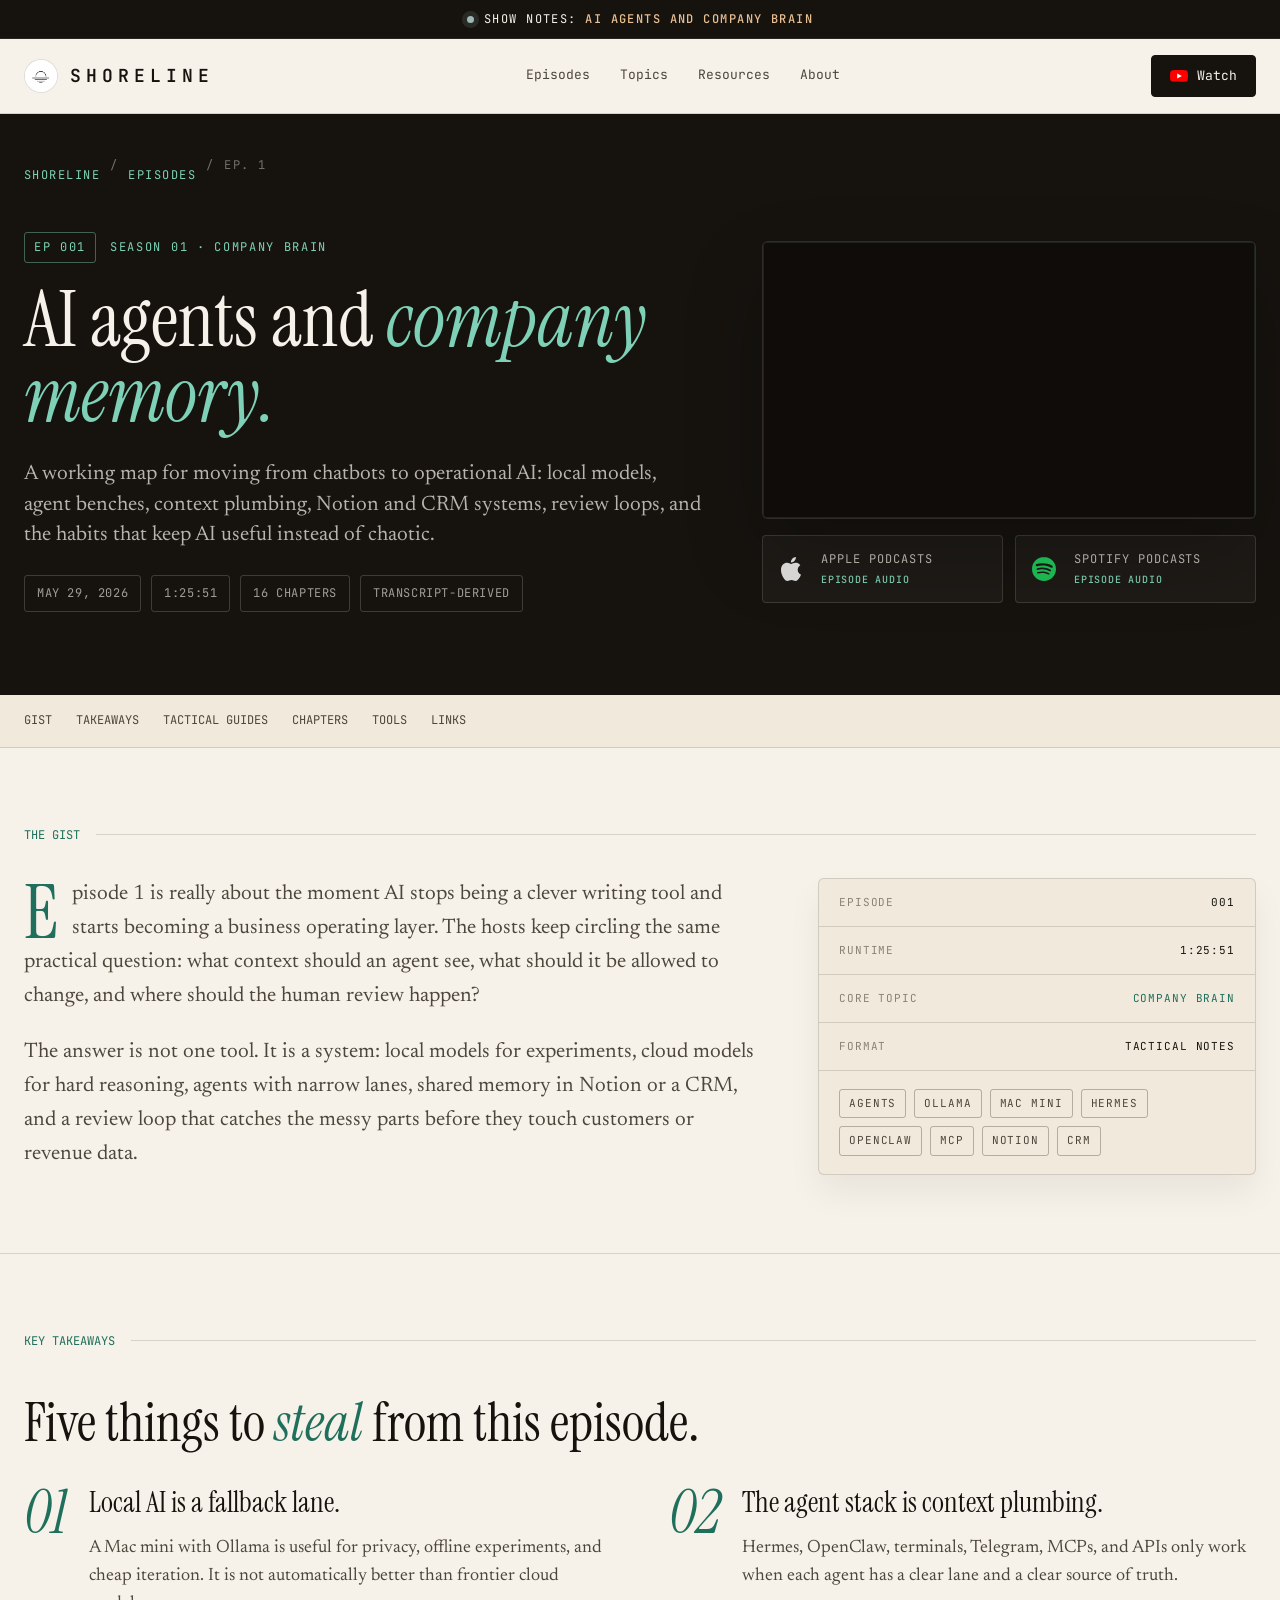
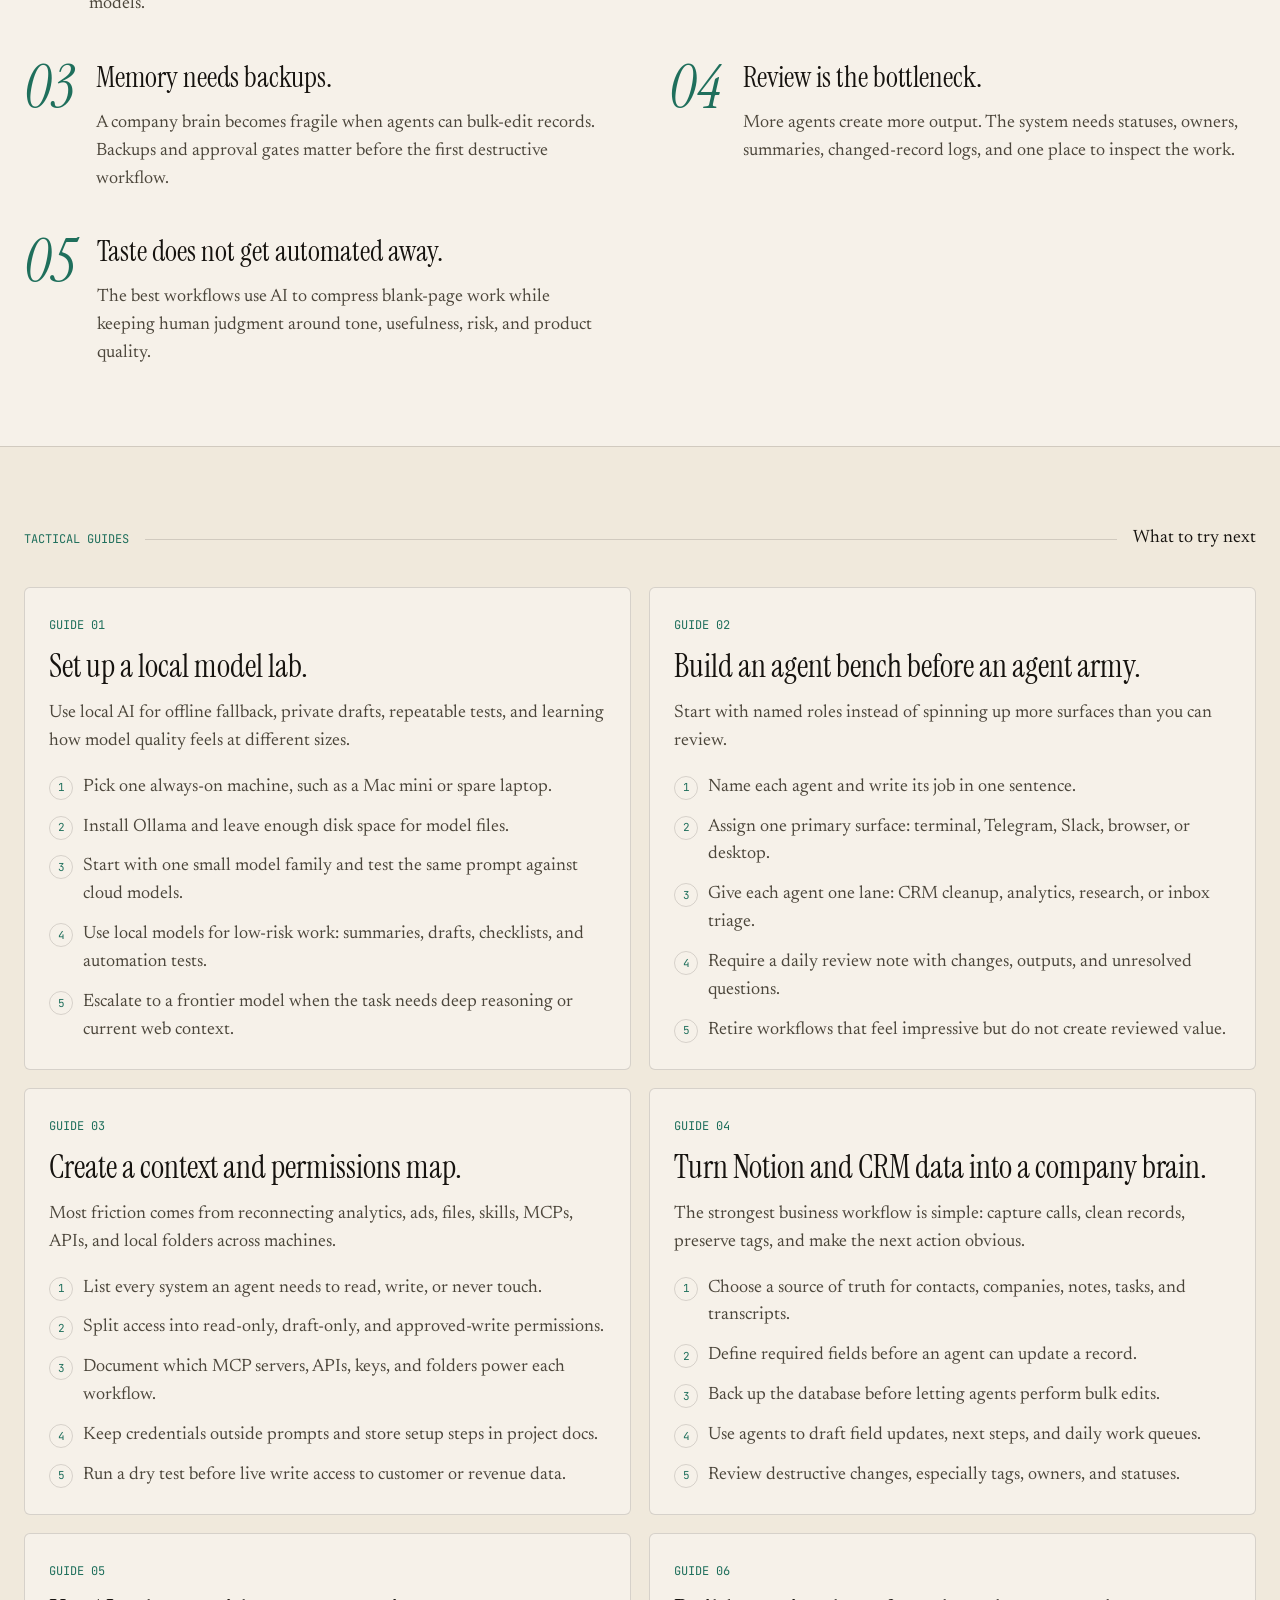
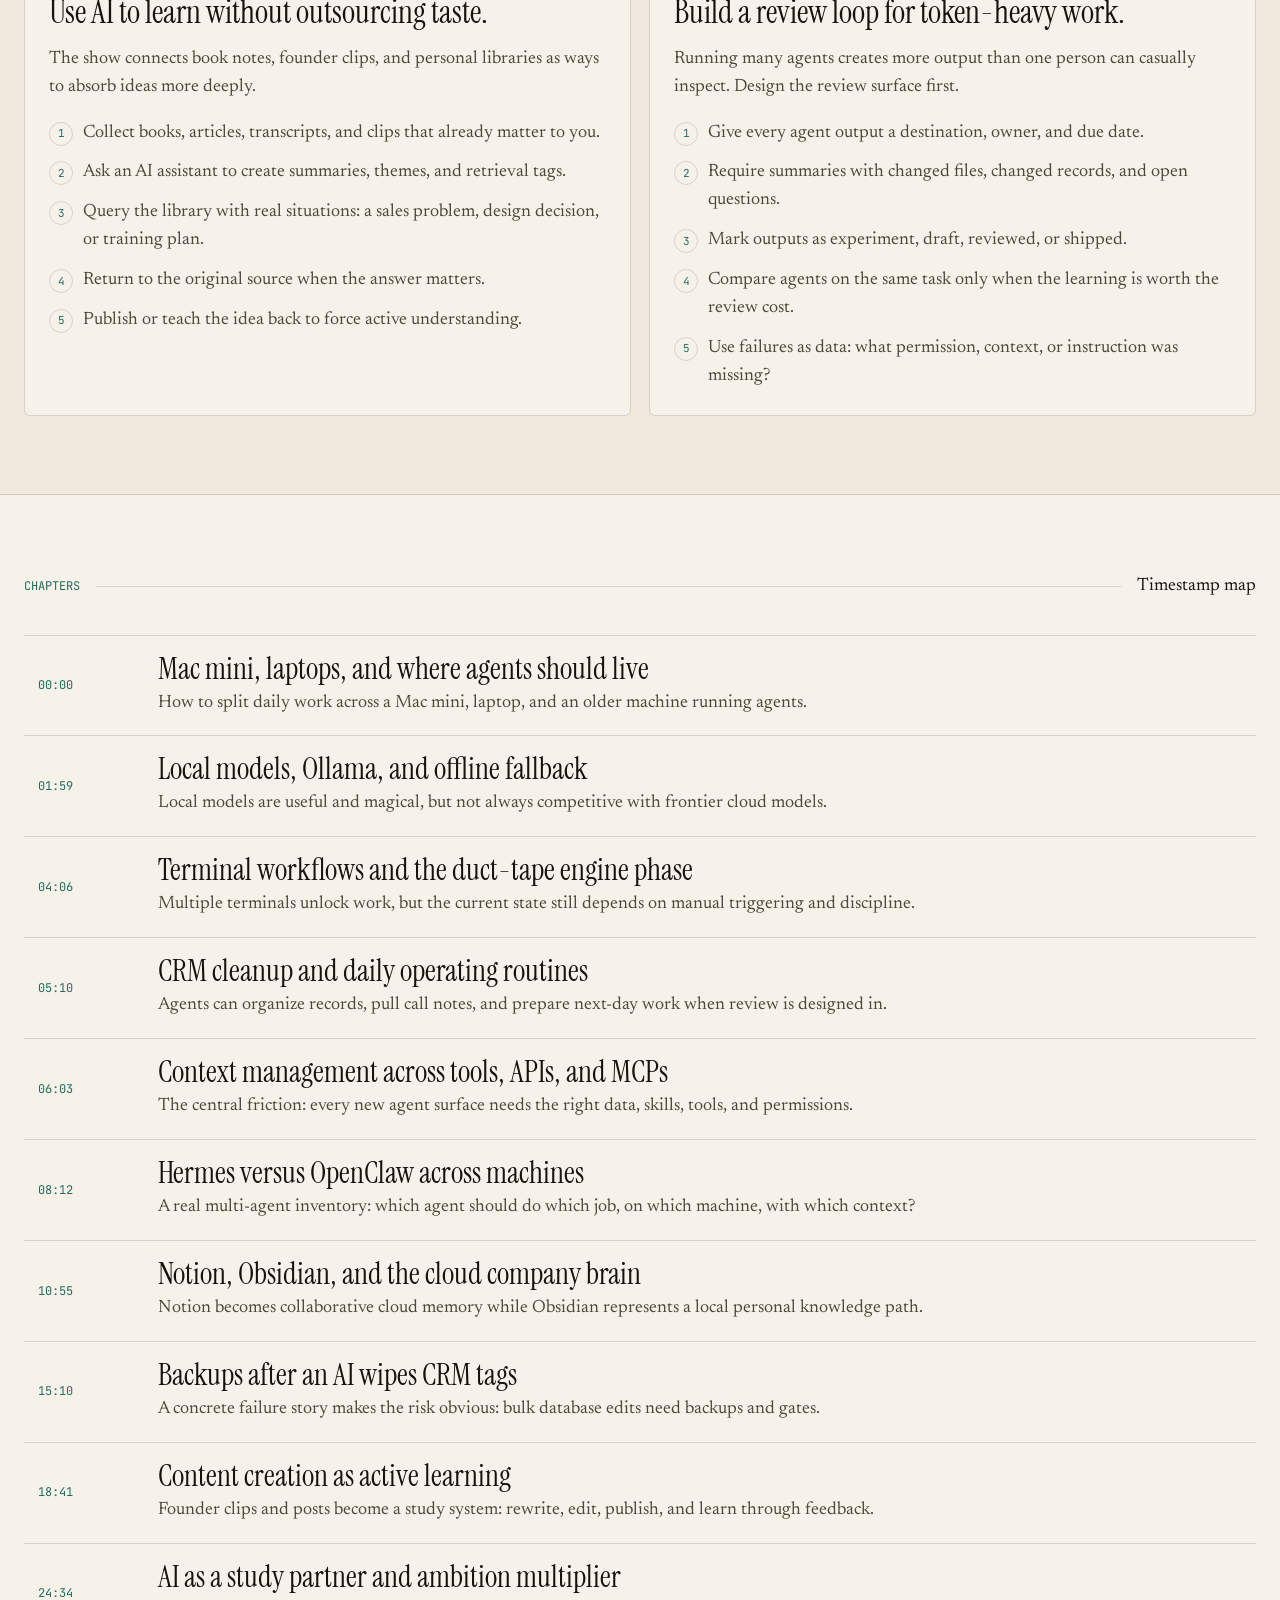
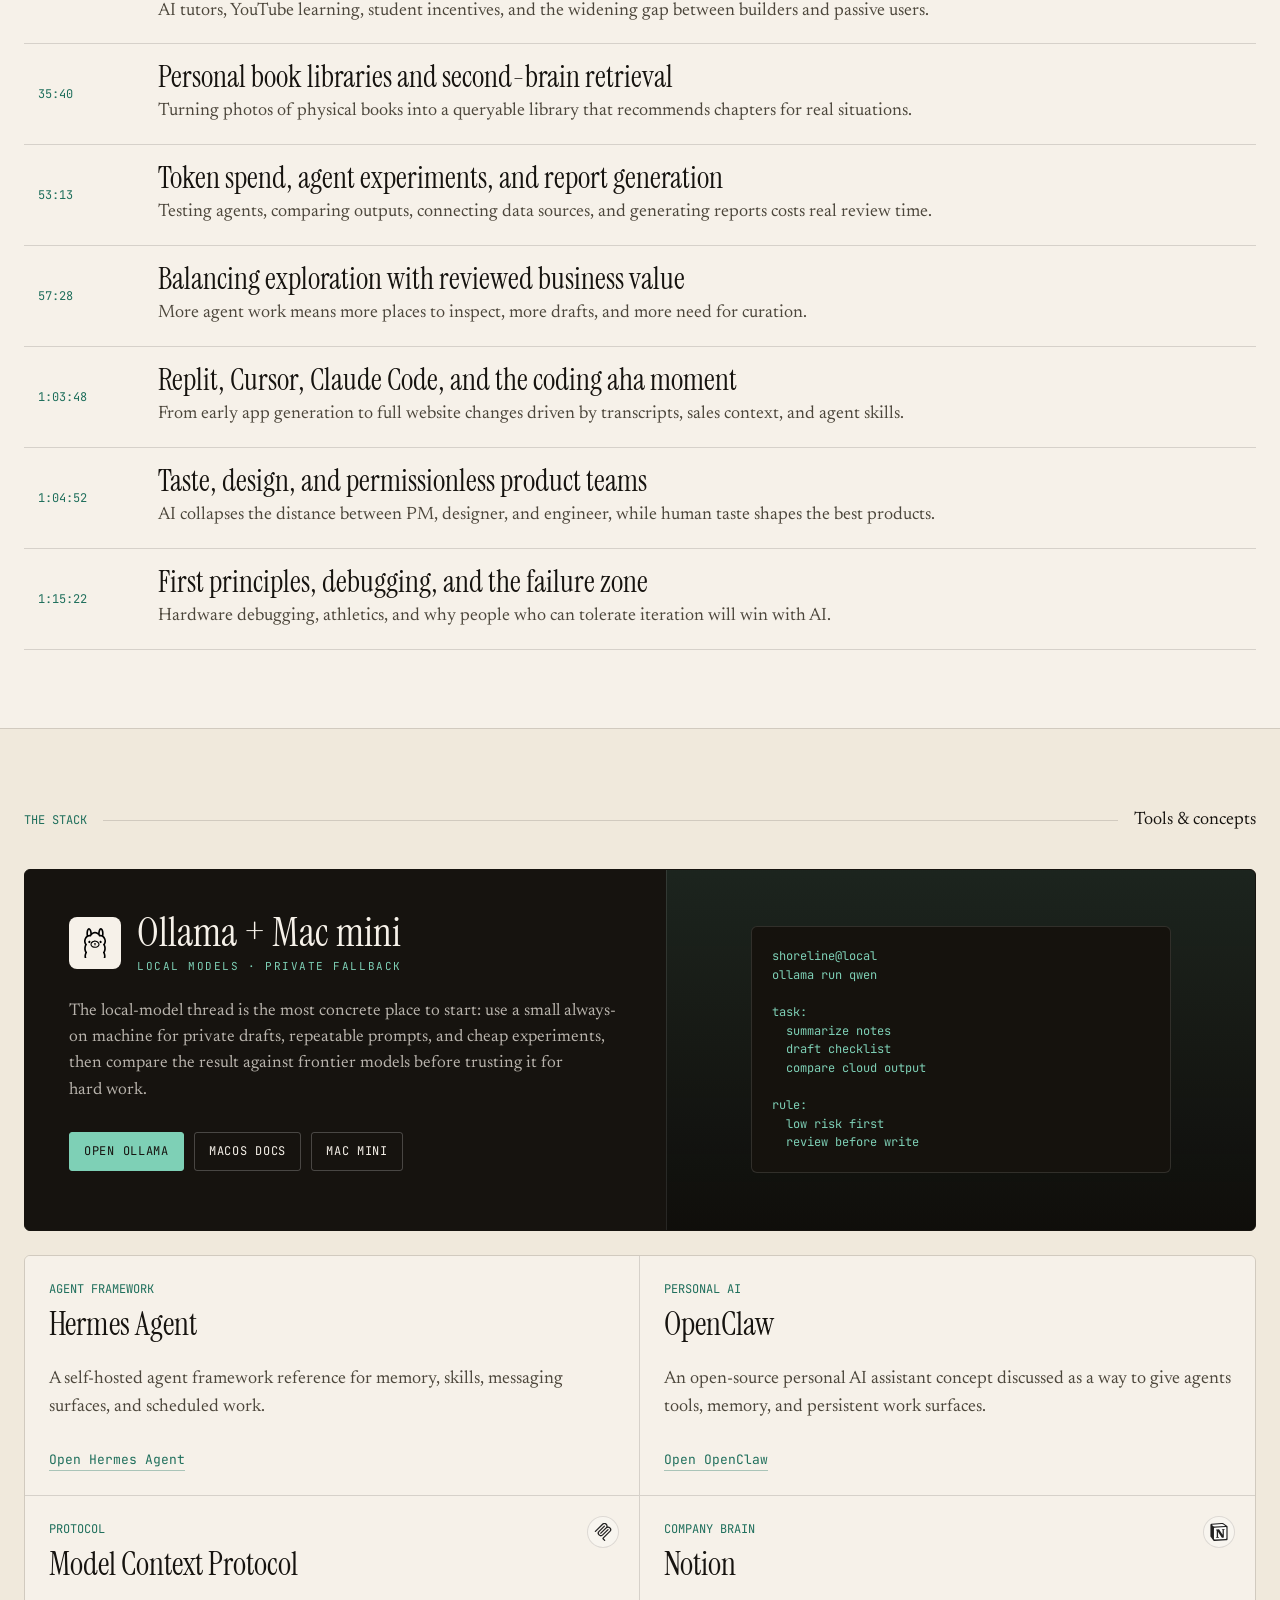
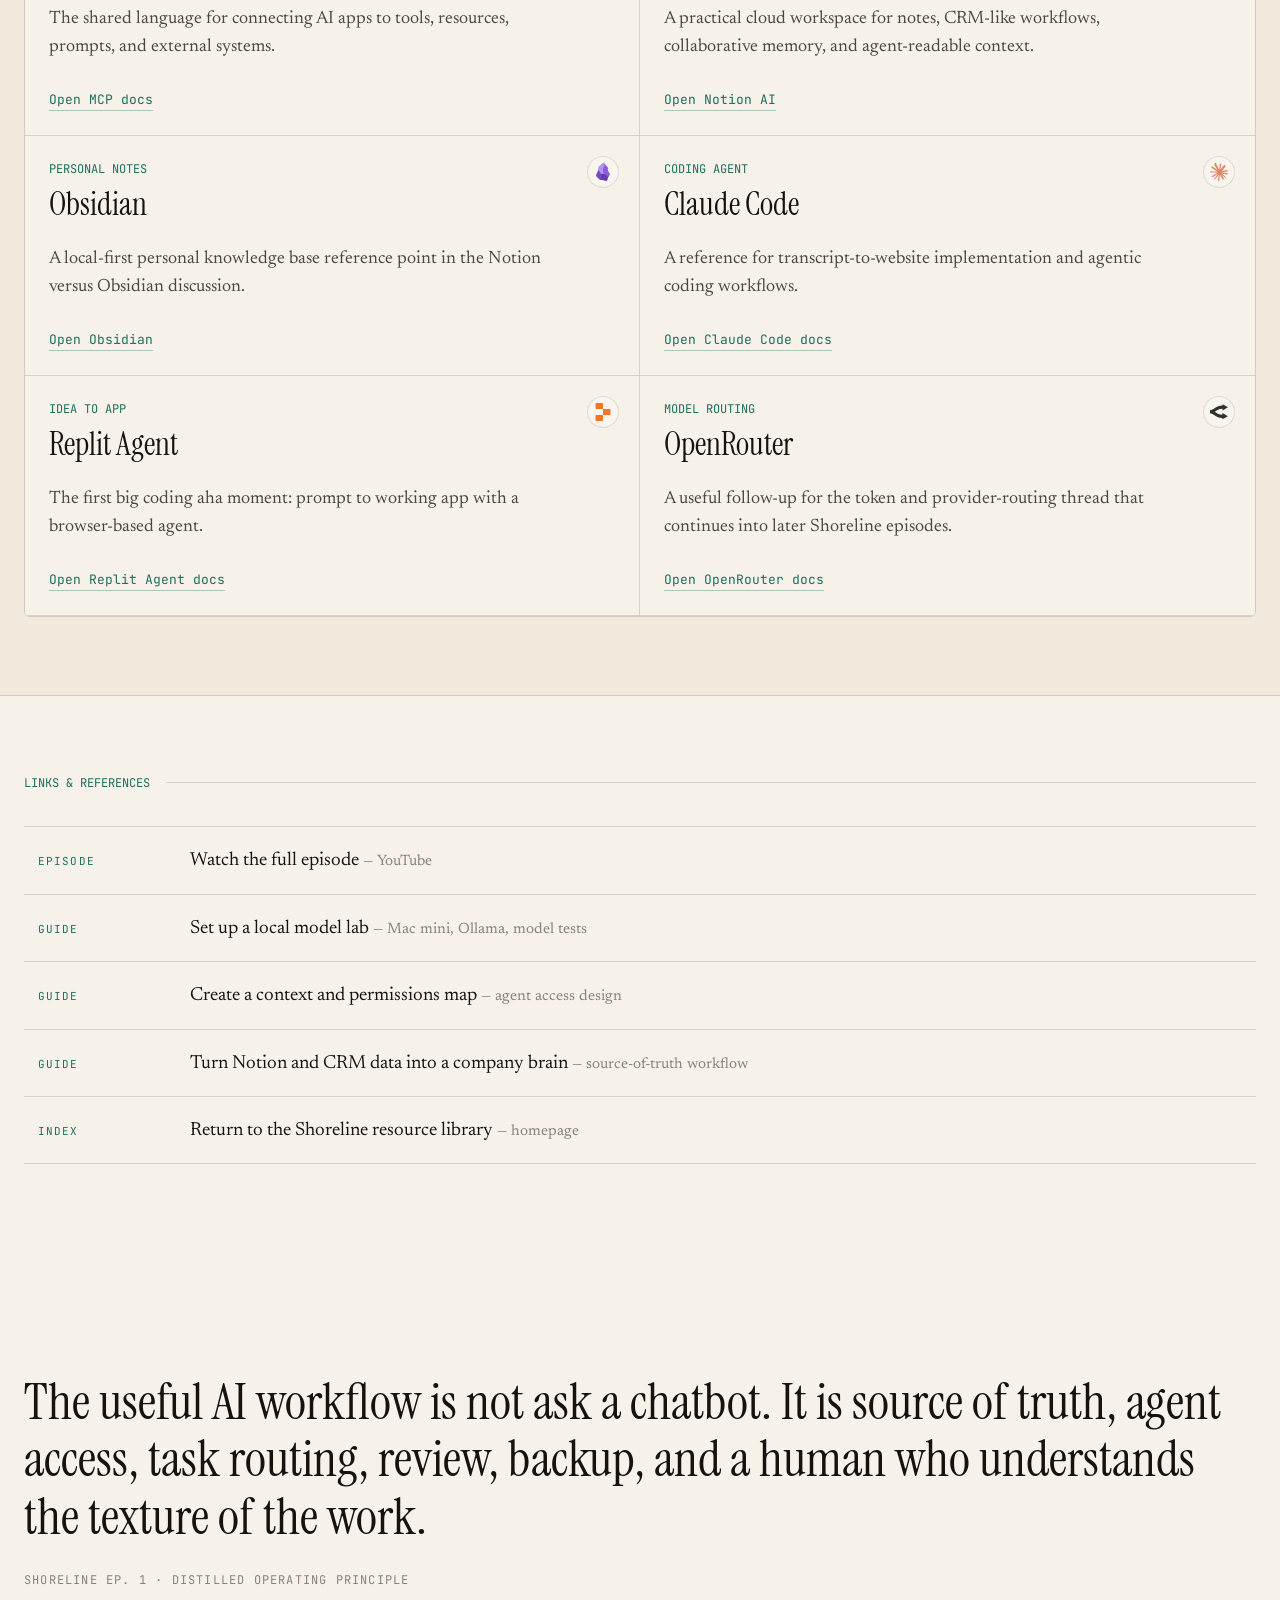
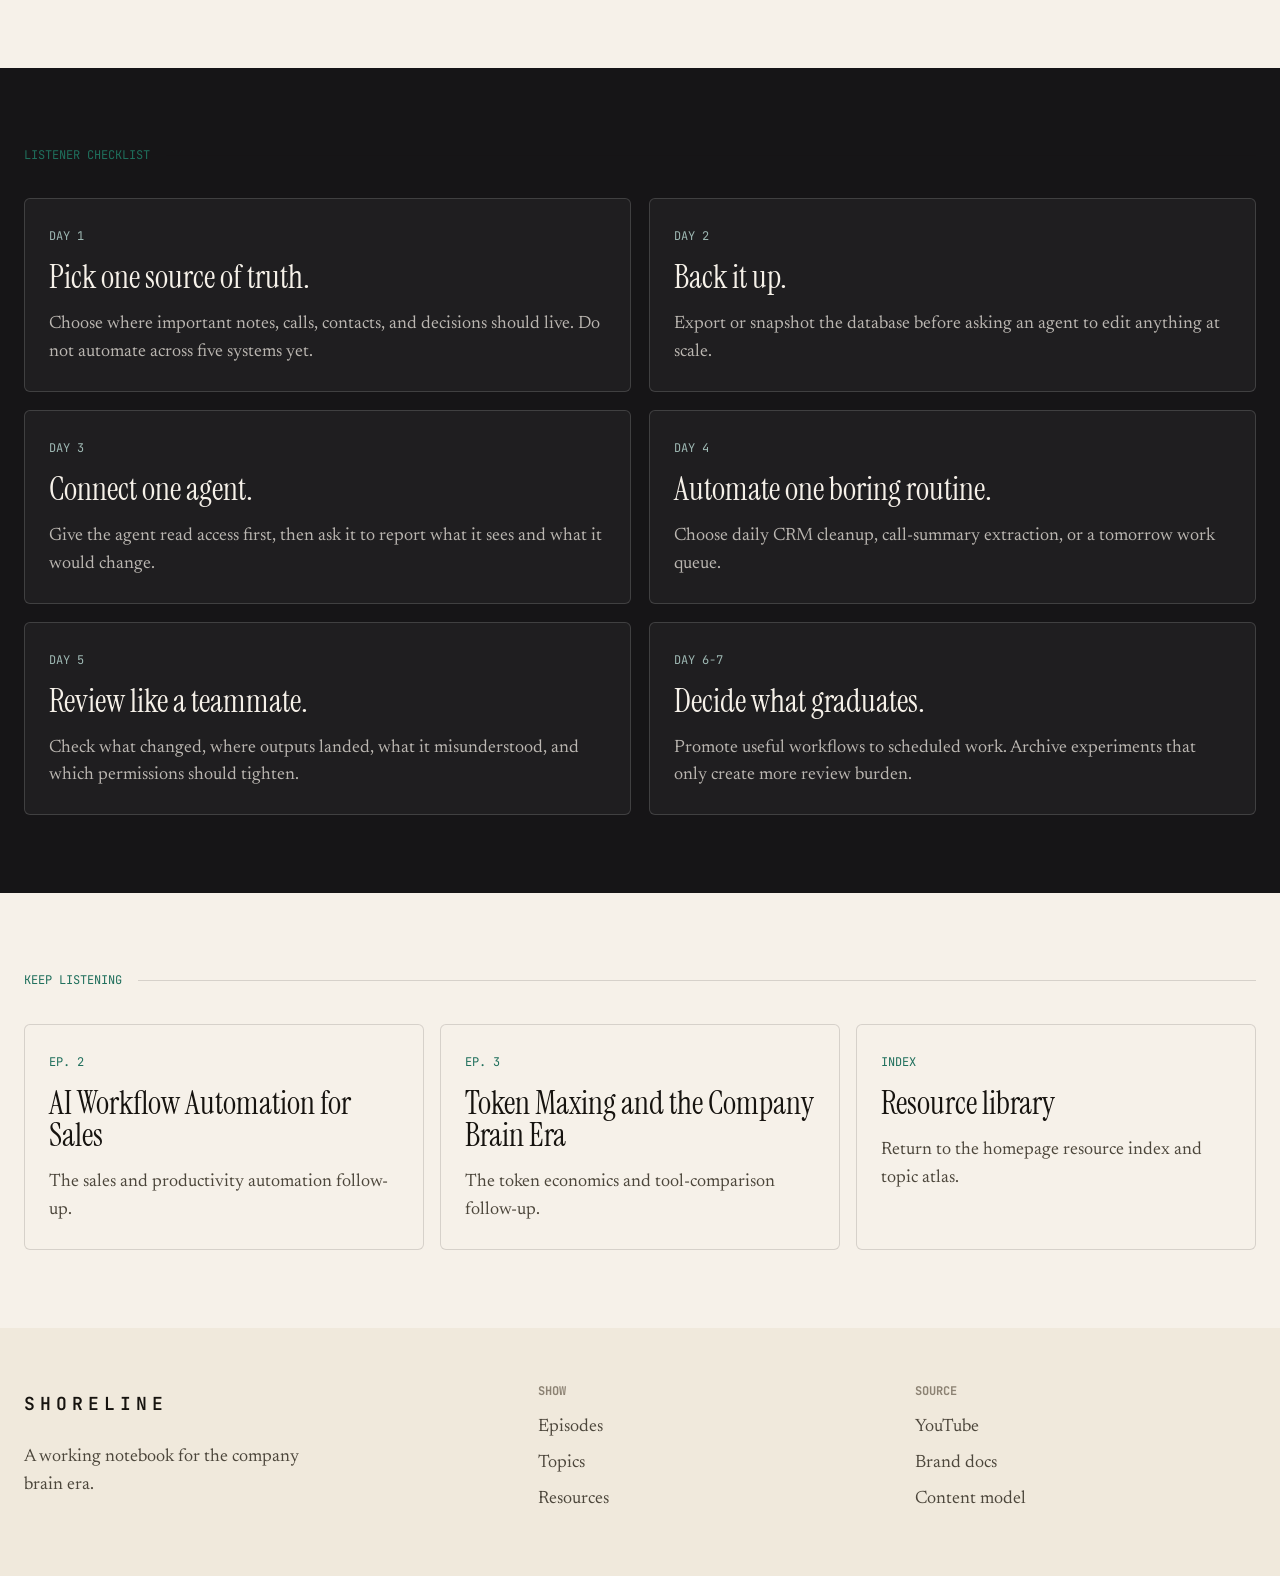
==== commit bf17a20d: "Add official SVGL brand logos" ====
--- a/episodes/episode-1.html
+++ b/episodes/episode-1.html
@@ -51,7 +51,7 @@
         <a href="../index.html#about">About</a>
       </div>
       <a class="button button-dark" href="https://www.youtube.com/watch?v=VUoDvinLPl4" target="_blank" rel="noreferrer">
-        <svg class="icon" aria-hidden="true"><use href="../assets/icons.svg#icon-youtube"></use></svg>
+        <img class="button-logo" src="../assets/logos/youtube.svg" alt="">
         <span>Watch</span>
       </a>
     </div>
@@ -104,12 +104,12 @@
             </div>
             <div class="episode-platforms" aria-label="Listen to episode 1">
               <a class="episode-platform-link" href="https://podcasts.apple.com/us/podcast/shoreline/id1896869802?i=1000770876087" target="_blank" rel="noreferrer">
-                <svg class="icon platform-icon" aria-hidden="true"><use href="../assets/icons.svg#icon-headphones"></use></svg>
+                <img class="platform-icon" src="../assets/logos/apple-dark.svg" alt="" loading="lazy">
                 <span>Apple Podcasts</span>
                 <strong>Episode audio</strong>
               </a>
               <a class="episode-platform-link" href="https://open.spotify.com/episode/1qvT615rgvCYkKJWZBxaEk" target="_blank" rel="noreferrer">
-                <svg class="icon platform-icon" aria-hidden="true"><use href="../assets/icons.svg#icon-radio"></use></svg>
+                <img class="platform-icon" src="../assets/logos/spotify.svg" alt="" loading="lazy">
                 <span>Spotify Podcasts</span>
                 <strong>Episode audio</strong>
               </a>
@@ -321,7 +321,7 @@
         <div class="resource-feature">
           <div class="resource-feature-body">
             <div class="resource-head">
-              <div class="resource-icon">llm</div>
+              <div class="resource-icon logo-icon"><img src="../assets/logos/ollama-light.svg" alt="" loading="lazy"></div>
               <div>
                 <h3>Ollama + Mac mini</h3>
                 <div class="resource-cat">Local models · private fallback</div>
@@ -364,37 +364,37 @@
             <p>An open-source personal AI assistant concept discussed as a way to give agents tools, memory, and persistent work surfaces.</p>
             <a class="text-link" href="https://openclaw.ai/" target="_blank" rel="noreferrer">Open OpenClaw</a>
           </article>
-          <article class="resource-note">
+          <article class="resource-note" data-logo="mcp">
             <span>Protocol</span>
             <h3>Model Context Protocol</h3>
             <p>The shared language for connecting AI apps to tools, resources, prompts, and external systems.</p>
             <a class="text-link" href="https://modelcontextprotocol.io/docs/learn/architecture" target="_blank" rel="noreferrer">Open MCP docs</a>
           </article>
-          <article class="resource-note">
+          <article class="resource-note" data-logo="notion">
             <span>Company brain</span>
             <h3>Notion</h3>
             <p>A practical cloud workspace for notes, CRM-like workflows, collaborative memory, and agent-readable context.</p>
             <a class="text-link" href="https://www.notion.com/product/ai" target="_blank" rel="noreferrer">Open Notion AI</a>
           </article>
-          <article class="resource-note">
+          <article class="resource-note" data-logo="obsidian">
             <span>Personal notes</span>
             <h3>Obsidian</h3>
             <p>A local-first personal knowledge base reference point in the Notion versus Obsidian discussion.</p>
             <a class="text-link" href="https://obsidian.md/" target="_blank" rel="noreferrer">Open Obsidian</a>
           </article>
-          <article class="resource-note">
+          <article class="resource-note" data-logo="claude">
             <span>Coding agent</span>
             <h3>Claude Code</h3>
             <p>A reference for transcript-to-website implementation and agentic coding workflows.</p>
             <a class="text-link" href="https://code.claude.com/docs/en/overview" target="_blank" rel="noreferrer">Open Claude Code docs</a>
           </article>
-          <article class="resource-note">
+          <article class="resource-note" data-logo="replit">
             <span>Idea to app</span>
             <h3>Replit Agent</h3>
             <p>The first big coding aha moment: prompt to working app with a browser-based agent.</p>
             <a class="text-link" href="https://docs.replit.com/core-concepts/agent/" target="_blank" rel="noreferrer">Open Replit Agent docs</a>
           </article>
-          <article class="resource-note">
+          <article class="resource-note" data-logo="openrouter">
             <span>Model routing</span>
             <h3>OpenRouter</h3>
             <p>A useful follow-up for the token and provider-routing thread that continues into later Shoreline episodes.</p>
--- a/assets/styles.css
+++ b/assets/styles.css
@@ -185,7 +185,19 @@
   transition: transform 160ms ease;
 }
 
+.button-logo {
+  width: 18px;
+  height: 18px;
+  flex: 0 0 18px;
+  object-fit: contain;
+  transition: transform 160ms ease;
+}
+
 .button:hover .icon {
+  transform: translateX(1px);
+}
+
+.button:hover .button-logo {
   transform: translateX(1px);
 }
 
@@ -873,6 +885,125 @@
   transform: translateY(-2px) rotate(-4deg);
 }
 
+.resource-card[data-logo] .icon-badge {
+  display: none;
+}
+
+.resource-card[data-logo] .card-top::after,
+.resource-note[data-logo]::after {
+  content: "";
+  width: 30px;
+  height: 30px;
+  flex: 0 0 30px;
+  border: 1px solid var(--line);
+  border-radius: 50%;
+  background-color: rgba(255, 255, 255, 0.34);
+  background-position: center;
+  background-repeat: no-repeat;
+  background-size: 18px 18px;
+  opacity: 0.86;
+  transition: border-color 180ms ease, background-color 180ms ease, opacity 180ms ease, transform 180ms ease;
+}
+
+.resource-note[data-logo]::after {
+  position: absolute;
+  top: 20px;
+  right: 20px;
+}
+
+.resource-card[data-logo]:hover .card-top::after,
+.resource-note[data-logo]:hover::after {
+  border-color: rgba(31, 111, 92, 0.36);
+  background-color: rgba(126, 208, 182, 0.12);
+  opacity: 1;
+  transform: translateY(-2px);
+}
+
+.resource-card[data-logo="openai"] .card-top::after,
+.resource-note[data-logo="openai"]::after {
+  background-image: url("logos/openai-light.svg");
+}
+
+.resource-card[data-logo="claude"] .card-top::after,
+.resource-note[data-logo="claude"]::after {
+  background-image: url("logos/claude-ai.svg");
+}
+
+.resource-card[data-logo="cursor"] .card-top::after,
+.resource-note[data-logo="cursor"]::after {
+  background-image: url("logos/cursor-light.svg");
+}
+
+.resource-card[data-logo="notion"] .card-top::after,
+.resource-note[data-logo="notion"]::after {
+  background-image: url("logos/notion.svg");
+}
+
+.resource-card[data-logo="openrouter"] .card-top::after,
+.resource-note[data-logo="openrouter"]::after {
+  background-image: url("logos/openrouter-light.svg");
+}
+
+.resource-card[data-logo="mcp"] .card-top::after,
+.resource-note[data-logo="mcp"]::after {
+  background-image: url("logos/model-context-protocol-light.svg");
+}
+
+.resource-card[data-logo="ollama"] .card-top::after,
+.resource-note[data-logo="ollama"]::after {
+  background-image: url("logos/ollama-light.svg");
+}
+
+.resource-card[data-logo="obsidian"] .card-top::after,
+.resource-note[data-logo="obsidian"]::after {
+  background-image: url("logos/obsidian.svg");
+}
+
+.resource-card[data-logo="telegram"] .card-top::after,
+.resource-note[data-logo="telegram"]::after {
+  background-image: url("logos/telegram.svg");
+}
+
+.resource-card[data-logo="vercel"] .card-top::after,
+.resource-note[data-logo="vercel"]::after {
+  background-image: url("logos/vercel-light.svg");
+}
+
+.resource-card[data-logo="github"] .card-top::after,
+.resource-note[data-logo="github"]::after {
+  background-image: url("logos/github-light.svg");
+}
+
+.resource-card[data-logo="sentry"] .card-top::after,
+.resource-note[data-logo="sentry"]::after {
+  background-image: url("logos/sentry.svg");
+}
+
+.resource-card[data-logo="google-analytics"] .card-top::after,
+.resource-note[data-logo="google-analytics"]::after {
+  background-image: url("logos/google-analytics.svg");
+}
+
+.resource-card[data-logo="salesforce"] .card-top::after,
+.resource-note[data-logo="salesforce"]::after {
+  background-image: url("logos/salesforce.svg");
+}
+
+.resource-card[data-logo="replit"] .card-top::after,
+.resource-note[data-logo="replit"]::after {
+  background-image: url("logos/replit.svg");
+}
+
+.resource-card[data-logo="stripe"] .card-top::after,
+.resource-note[data-logo="stripe"]::after {
+  background-image: url("logos/stripe.svg");
+}
+
+.resource-card[data-logo="youtube"] .card-top::after,
+.resource-note[data-logo="youtube"]::after {
+  background-image: url("logos/youtube.svg");
+}
+
 .topic-card p,
 .resource-card p {
   color: var(--ink-soft);
@@ -953,11 +1084,26 @@
   transition: background 180ms ease, border-color 180ms ease, color 180ms ease, transform 180ms ease;
 }
 
+.listen-icon img {
+  width: 21px;
+  height: 21px;
+  object-fit: contain;
+}
+
+.listen-icon.brand-logo-icon {
+  background: rgba(255, 255, 255, 0.34);
+}
+
 .listen-card.confirmed:hover .listen-icon {
   border-color: var(--teal);
   background: var(--teal);
   color: var(--paper);
   transform: translateY(-2px);
+}
+
+.listen-card.confirmed:hover .listen-icon.brand-logo-icon {
+  border-color: rgba(31, 111, 92, 0.36);
+  background: rgba(255, 255, 255, 0.5);
 }
 
 .listen-card .listen-label {
@@ -1398,6 +1544,10 @@
   display: flex;
   flex-direction: column;
   min-height: 238px;
+}
+
+.resource-note[data-logo] {
+  padding-right: 68px;
 }
 
 .resource-note .text-link {
@@ -1591,6 +1741,7 @@
   width: 24px;
   height: 24px;
   color: var(--sea);
+  object-fit: contain;
   opacity: 0.82;
   transition: opacity 160ms ease, transform 160ms ease;
 }
@@ -1848,6 +1999,17 @@
   font-family: var(--mono);
   font-size: 18px;
   font-weight: 600;
+}
+
+.resource-icon img {
+  width: 30px;
+  height: 30px;
+  object-fit: contain;
+}
+
+.resource-icon.logo-icon {
+  background: var(--paper);
+  color: var(--ink);
 }
 
 .resource-feature h3 {
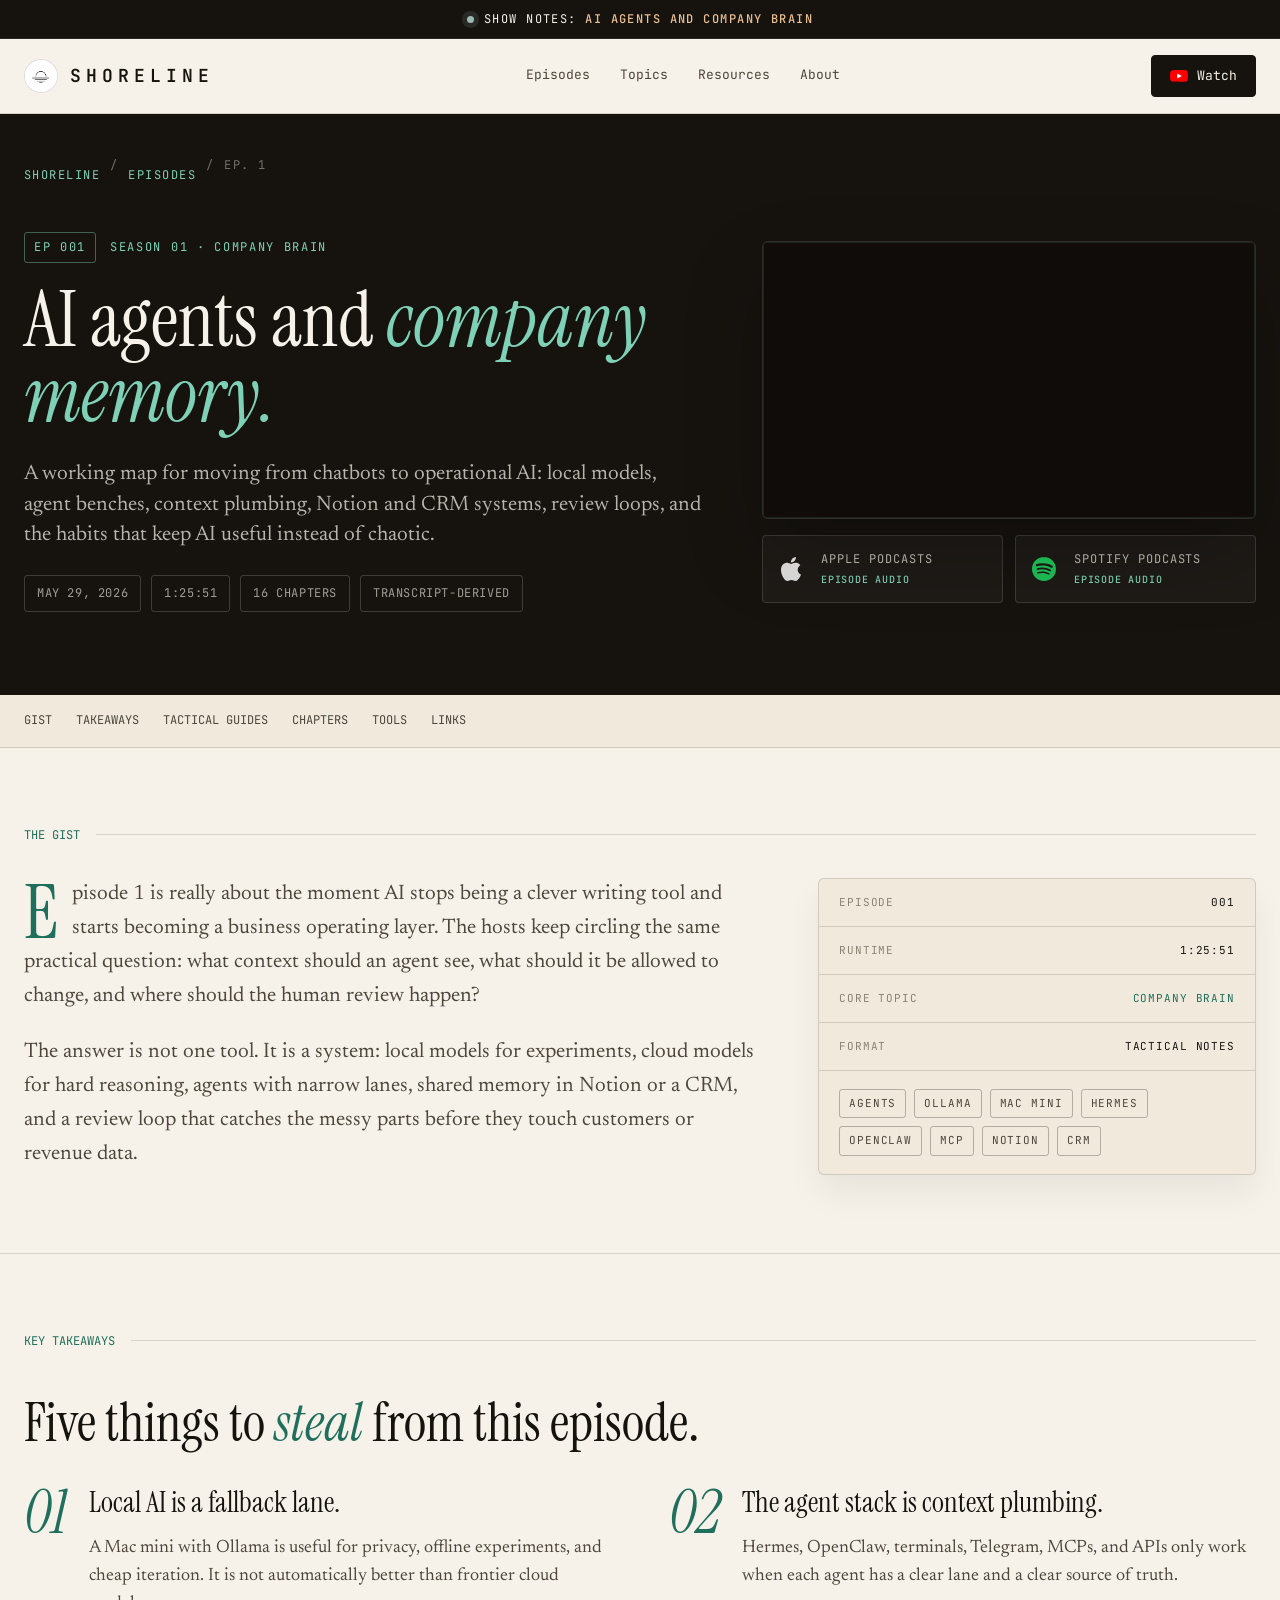
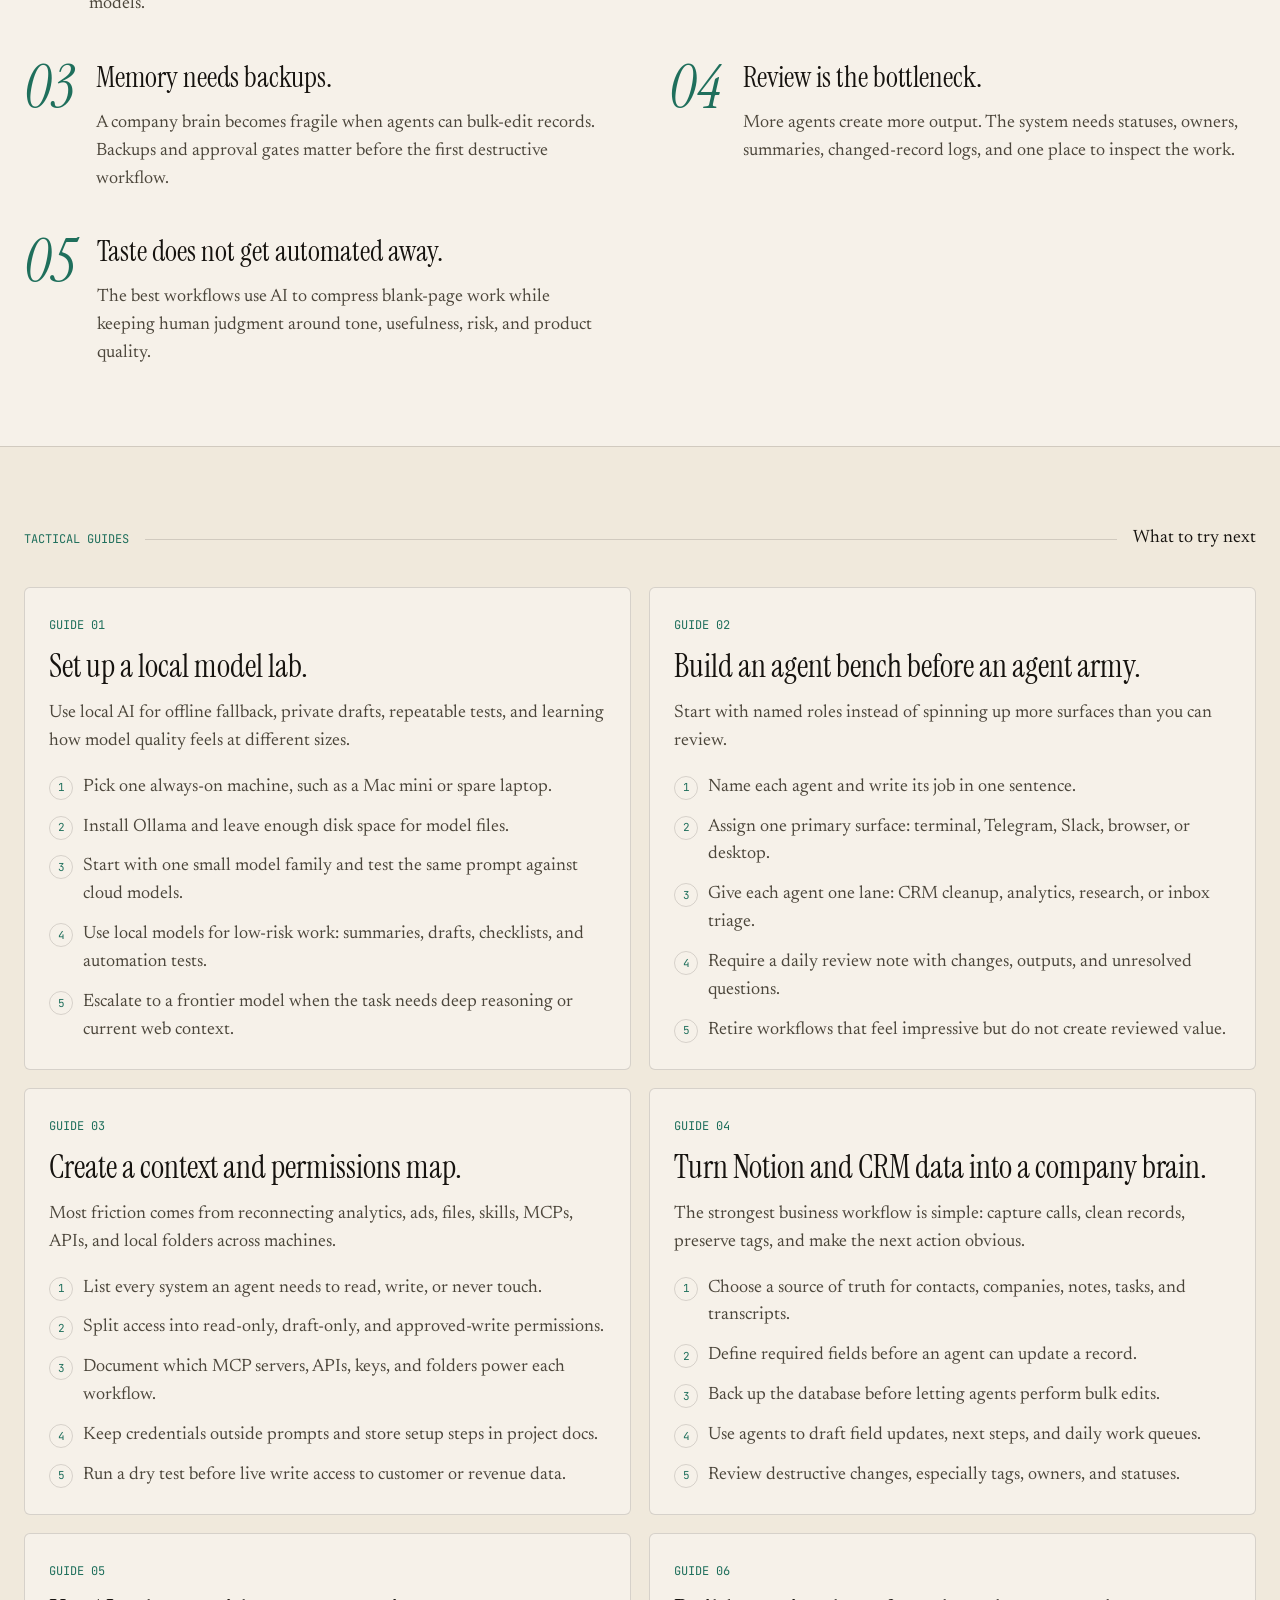
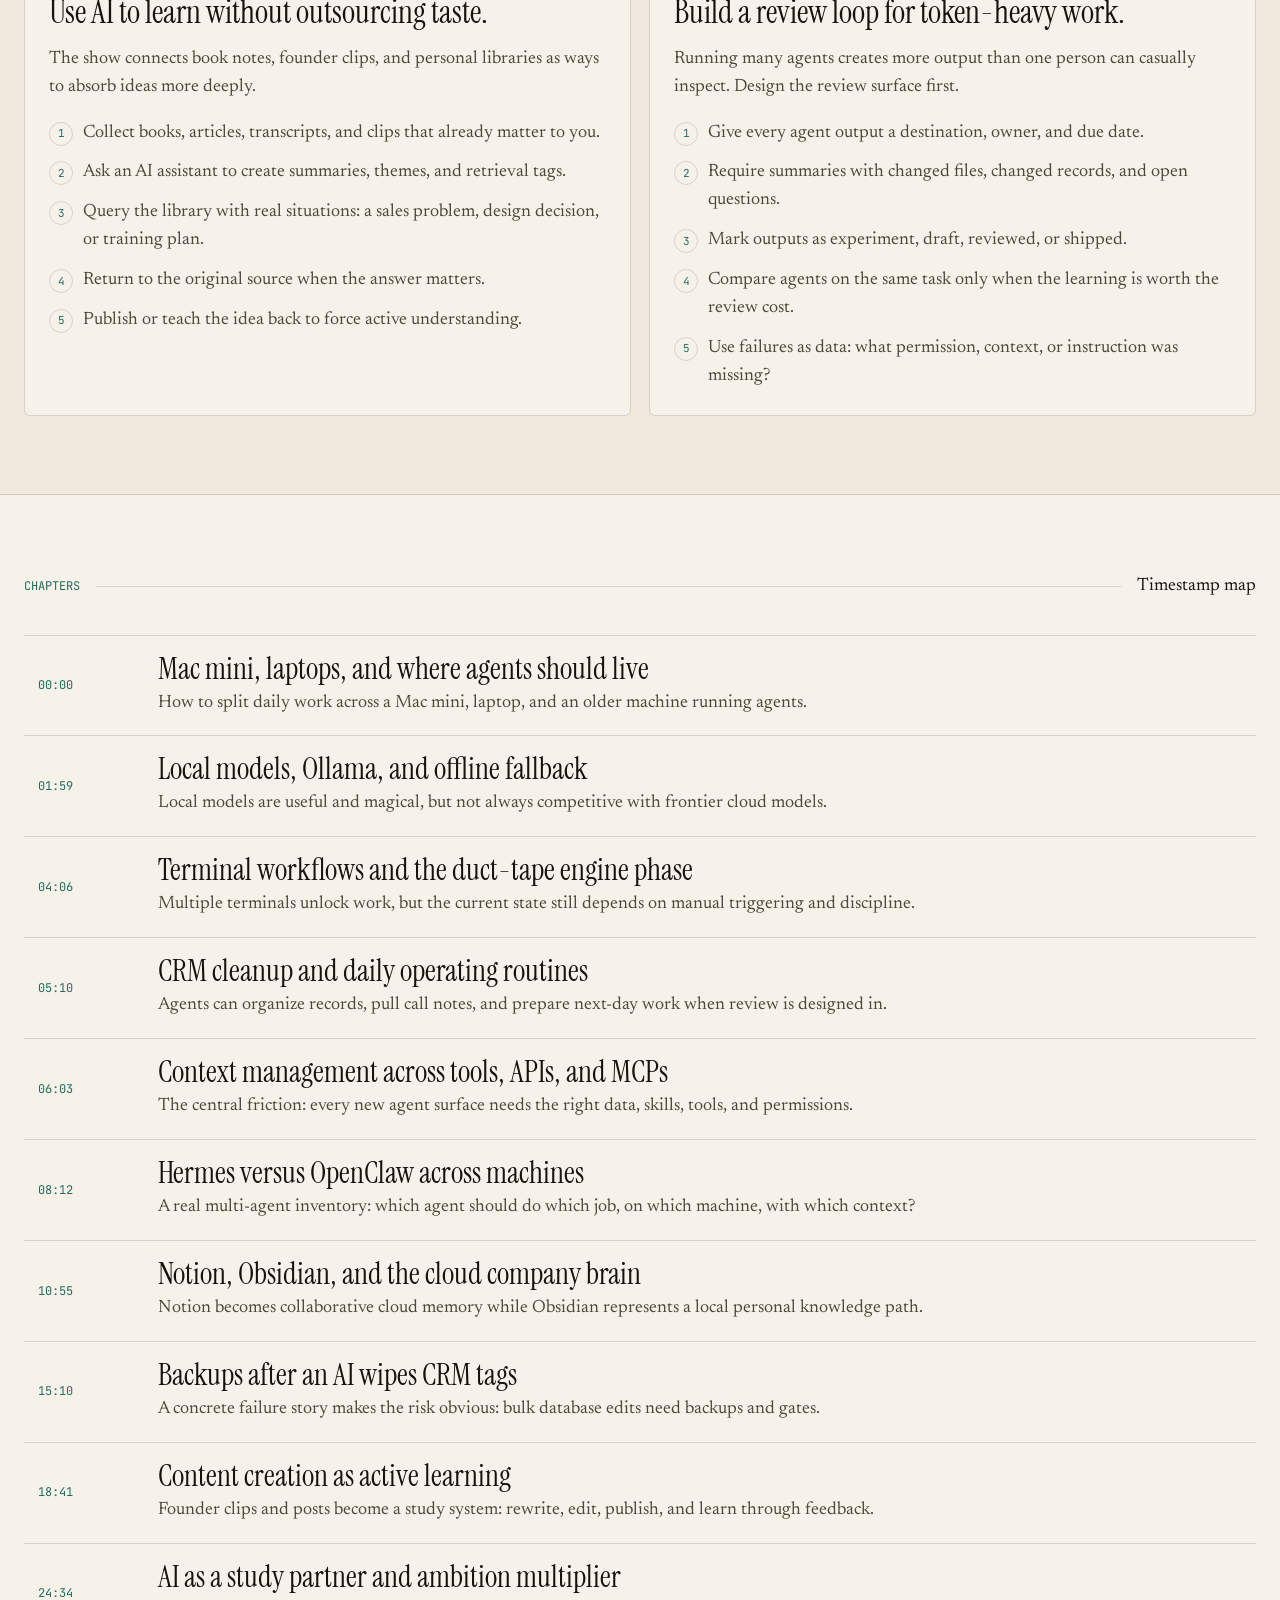
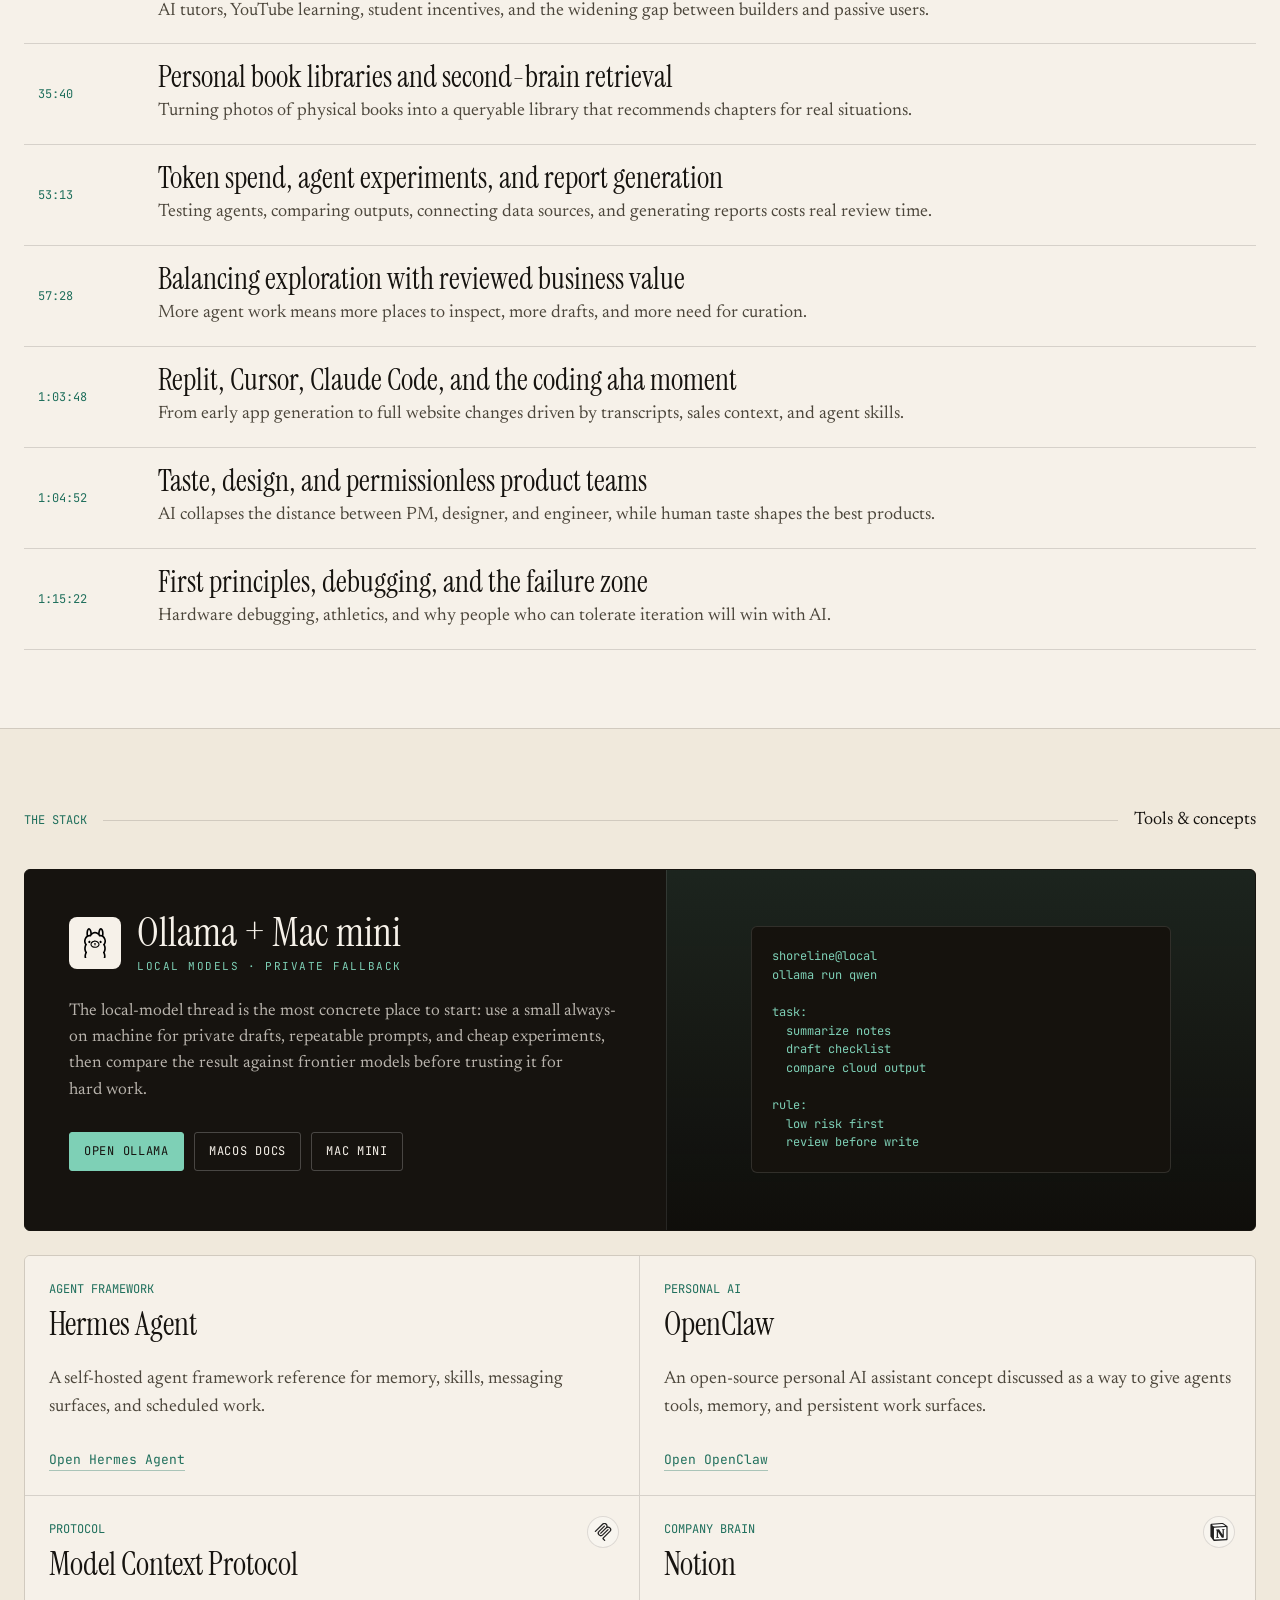
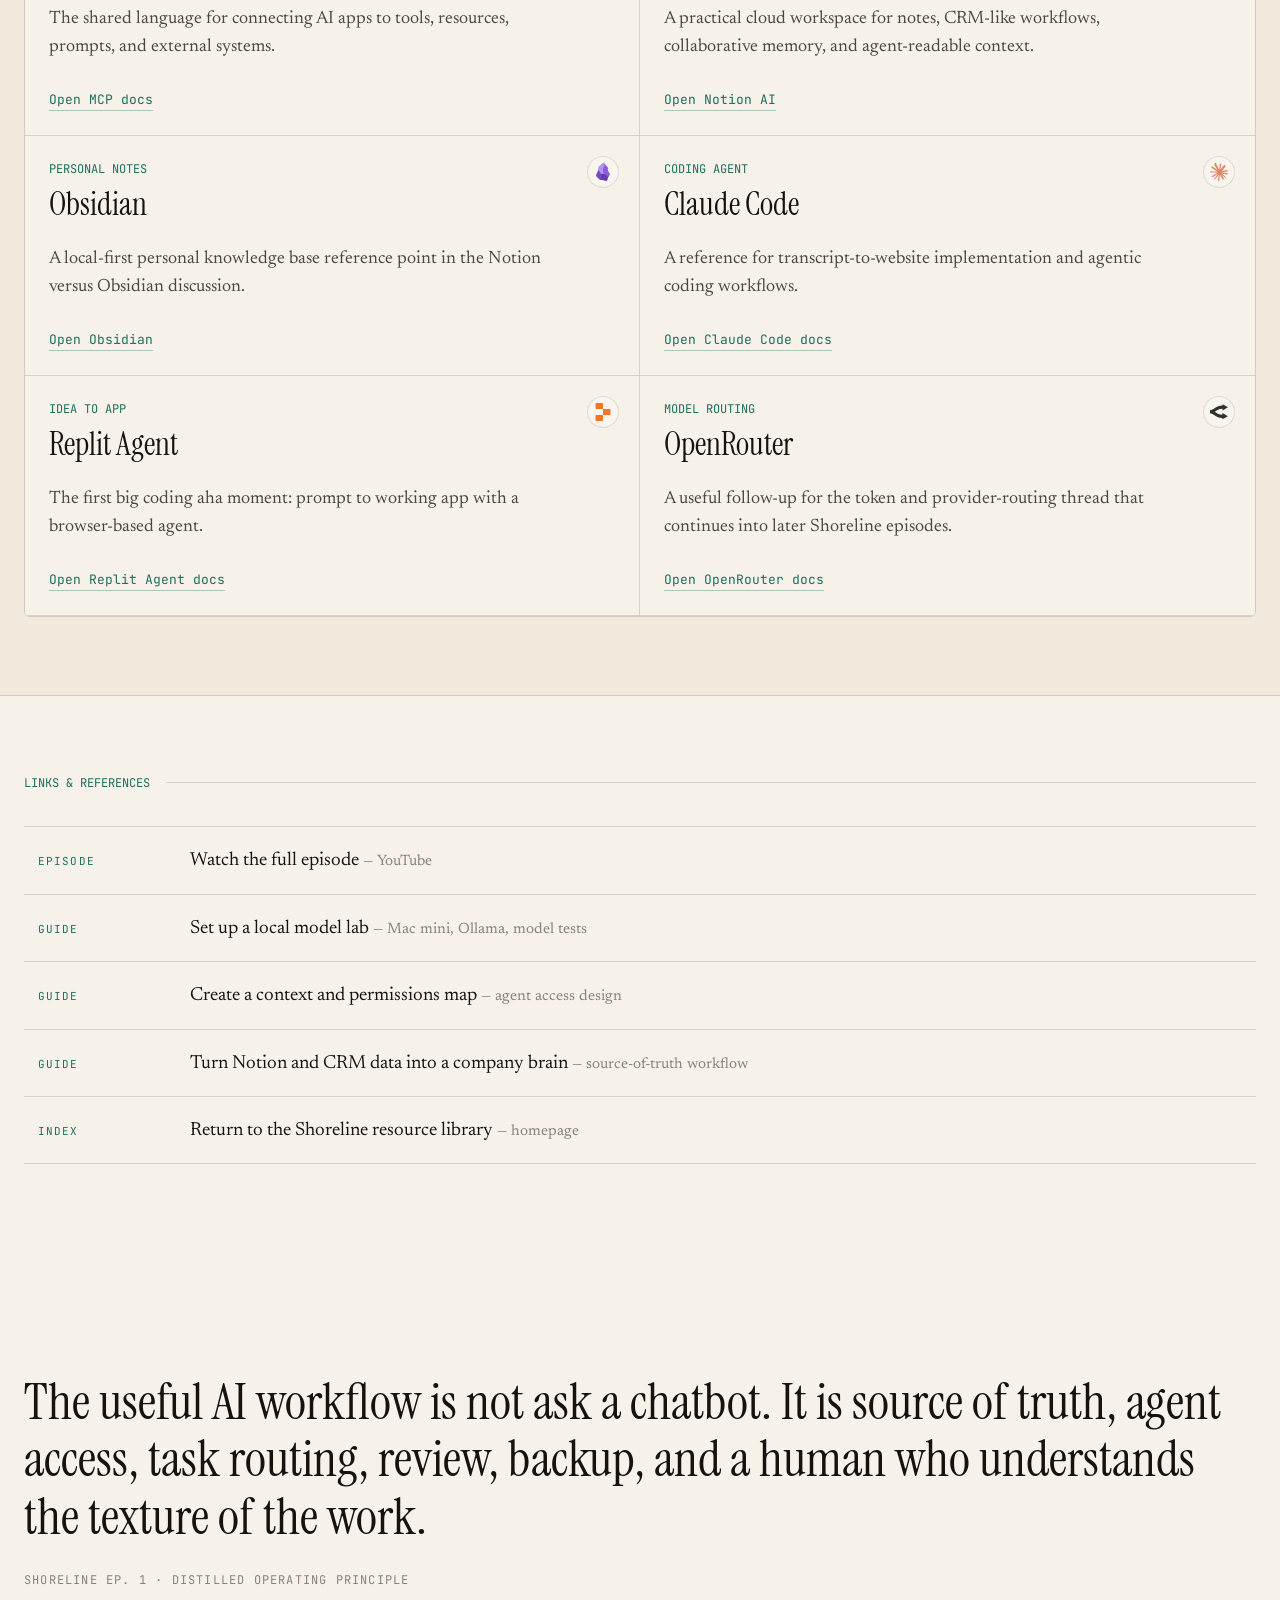
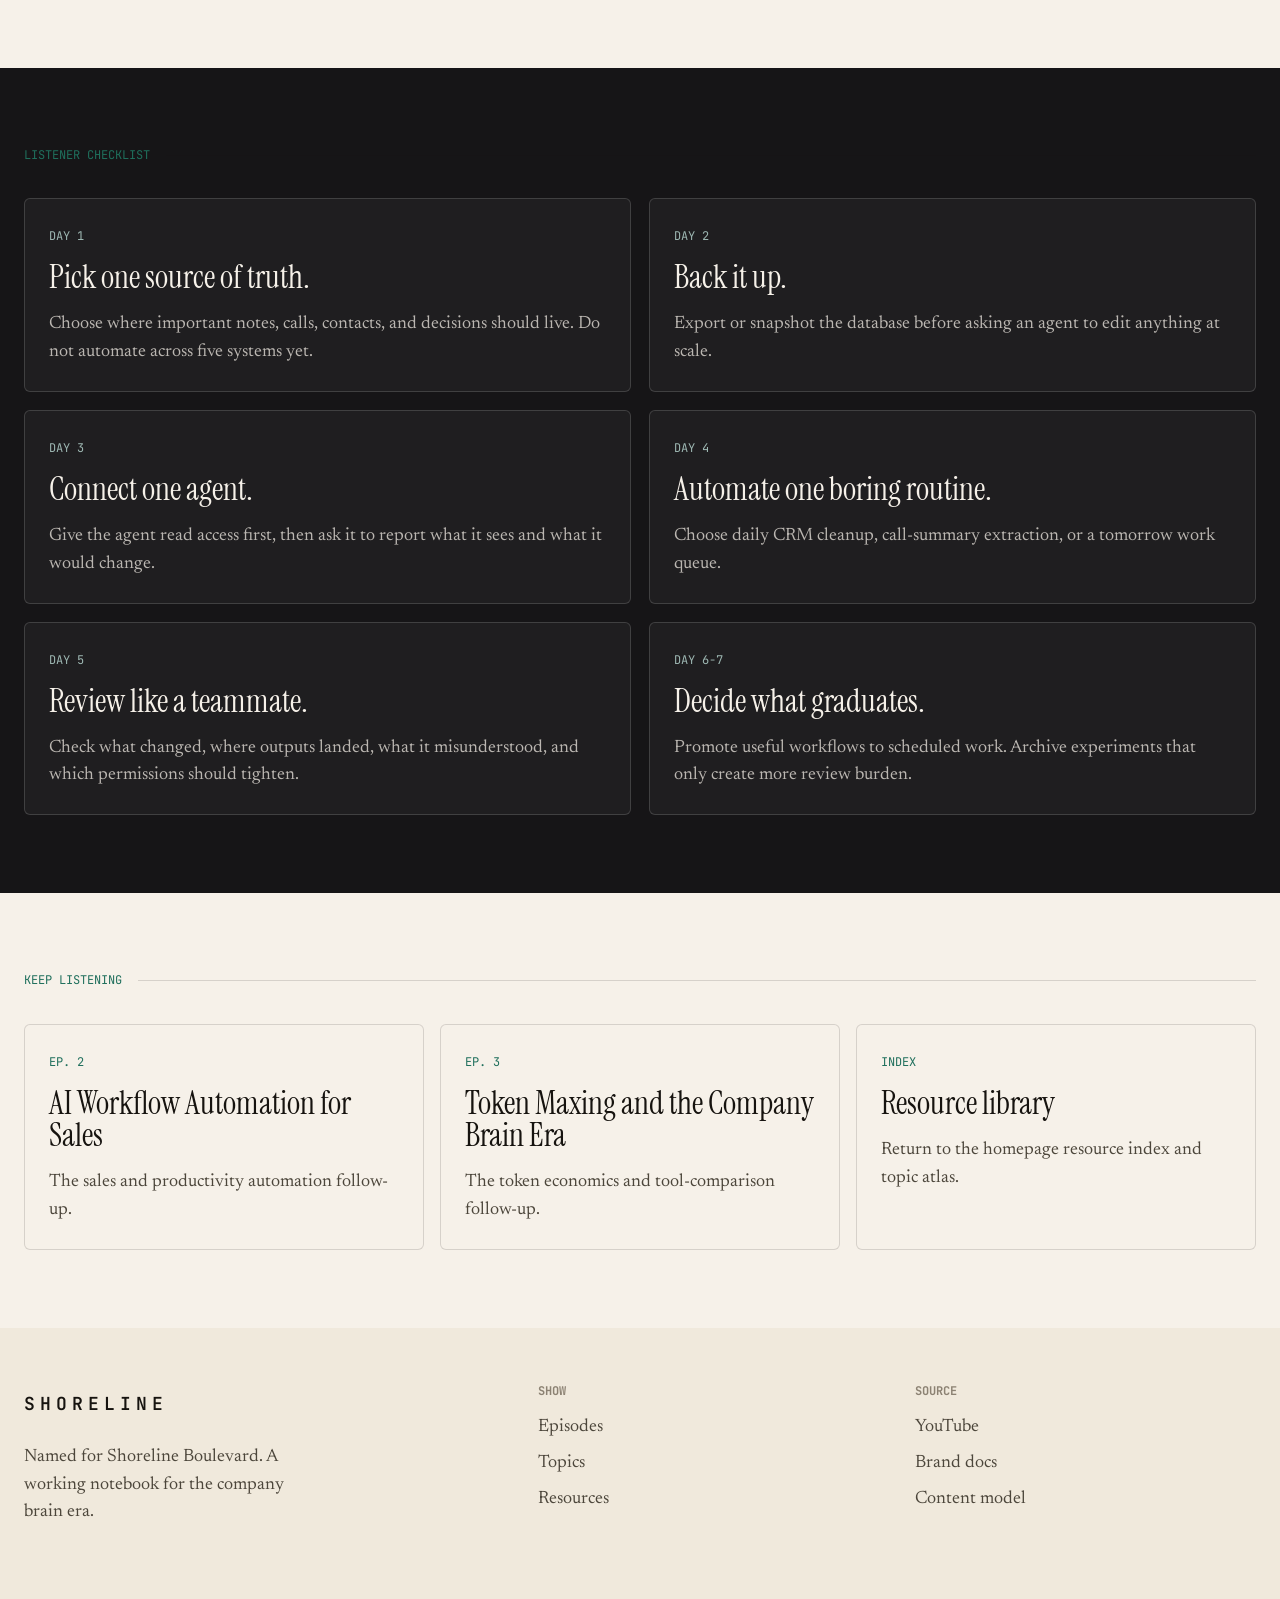
==== commit d2998ebd: "Add Shoreline origin story" ====
--- a/episodes/episode-1.html
+++ b/episodes/episode-1.html
@@ -469,7 +469,7 @@
     <div class="wrap footer-grid">
       <div>
         <a class="footer-brand" href="../index.html#top">Shoreline</a>
-        <p>A working notebook for the company brain era.</p>
+        <p>Named for Shoreline Boulevard. A working notebook for the company brain era.</p>
       </div>
       <div>
         <h2>Show</h2>
--- a/assets/styles.css
+++ b/assets/styles.css
@@ -1041,6 +1041,25 @@
   color: rgba(246, 241, 233, 0.68);
 }
 
+.origin-note {
+  max-width: 520px;
+  margin-top: 28px;
+  padding-top: 20px;
+  border-top: 1px solid rgba(246, 241, 233, 0.16);
+}
+
+.origin-note span {
+  color: var(--sea);
+  font-family: var(--mono);
+  font-size: 12px;
+  letter-spacing: 0.12em;
+  text-transform: uppercase;
+}
+
+.origin-note p {
+  margin: 8px 0 0;
+}
+
 .host-panel {
   border: 1px solid rgba(255, 255, 255, 0.16);
   border-radius: 6px;
@@ -2440,6 +2459,16 @@
     padding-inline: 13px;
   }
 
+  .searchable,
+  #latest,
+  #episodes,
+  #topics,
+  #resources,
+  #about,
+  #listen {
+    scroll-margin-top: 150px;
+  }
+
   .section {
     padding: 52px 0;
   }
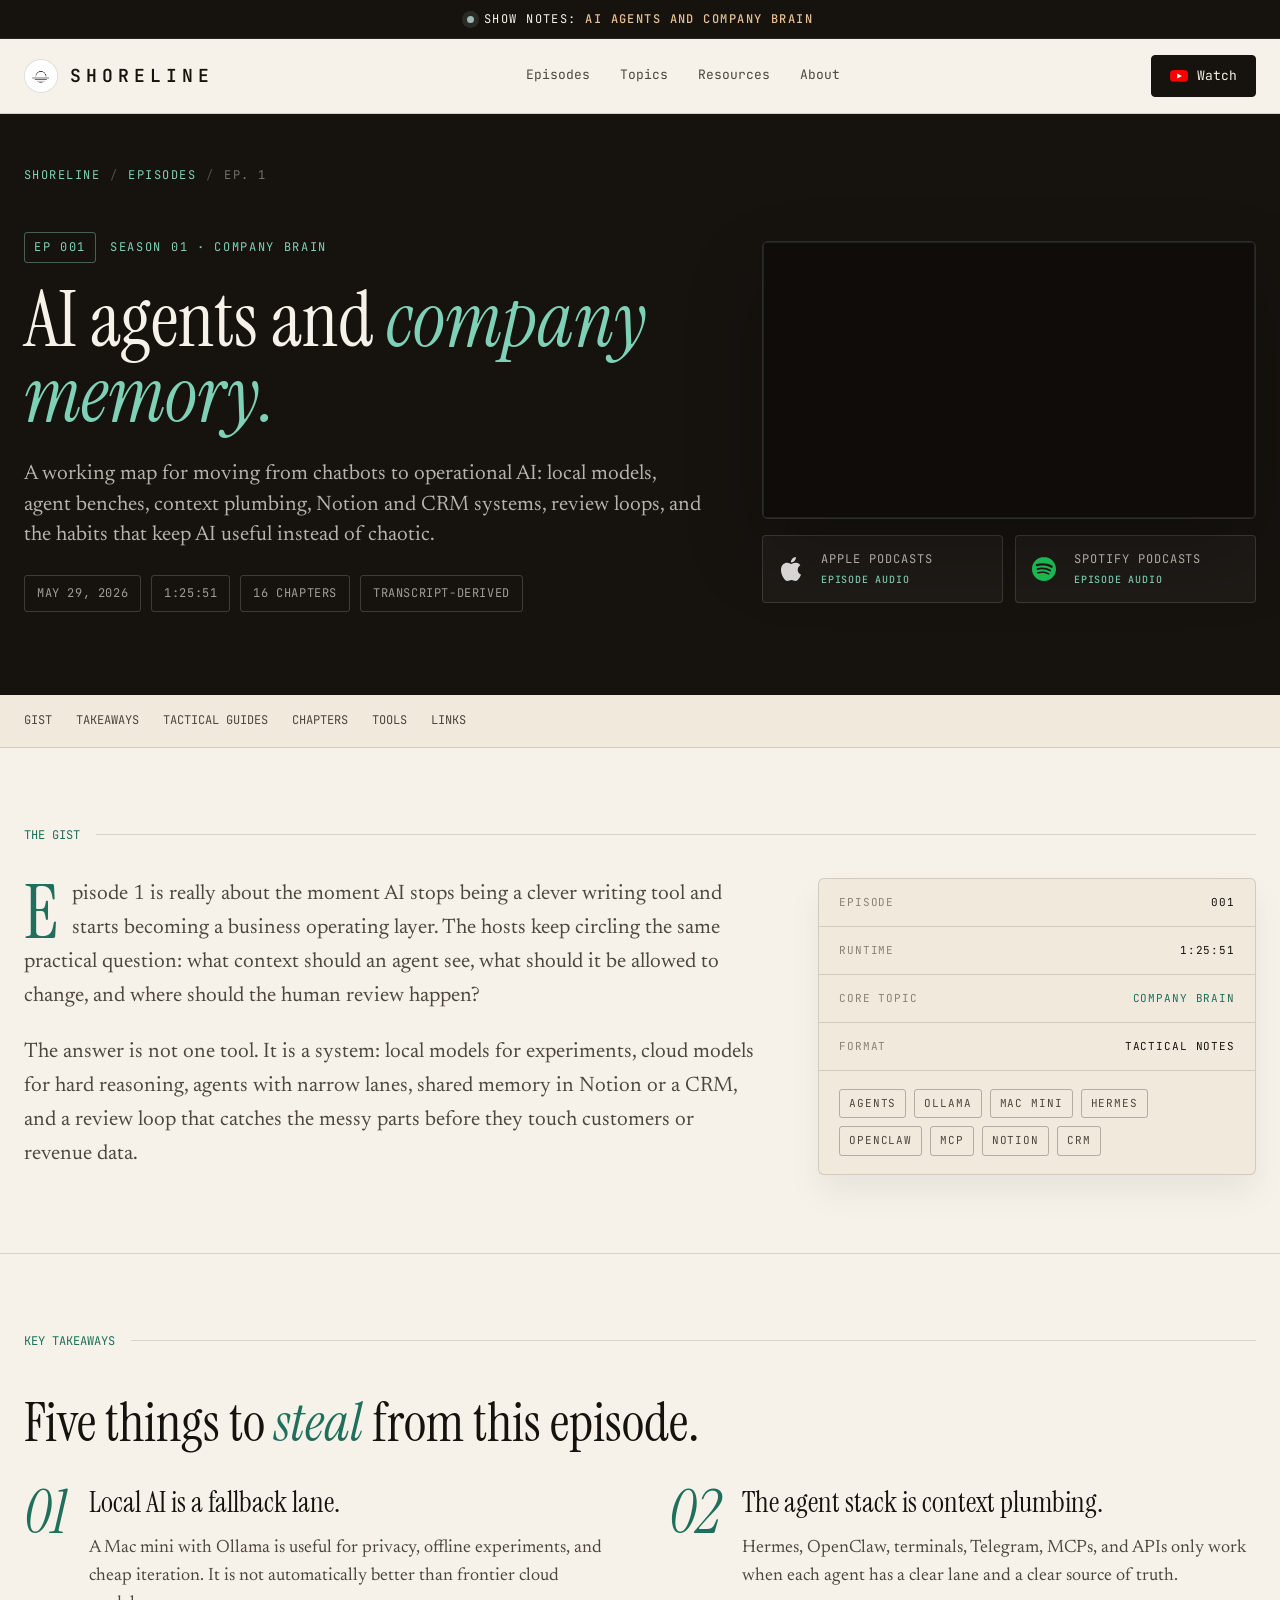
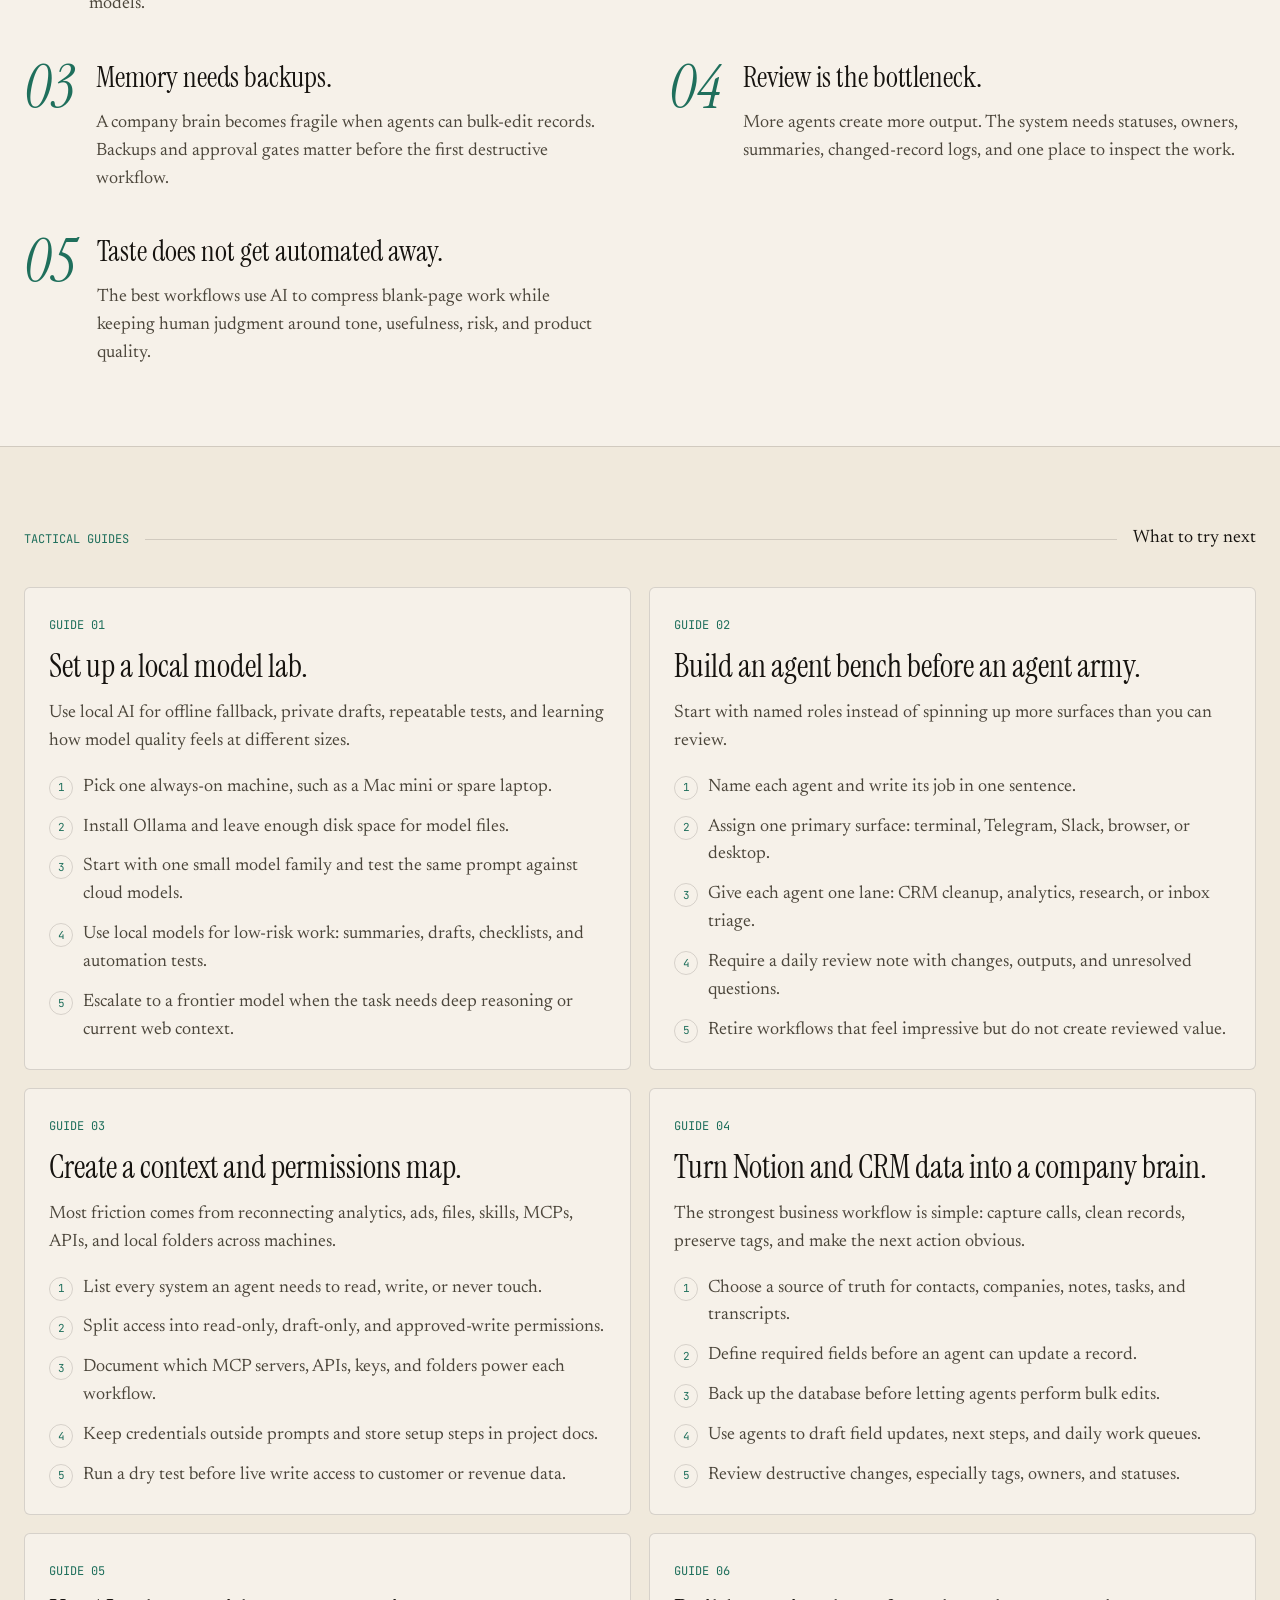
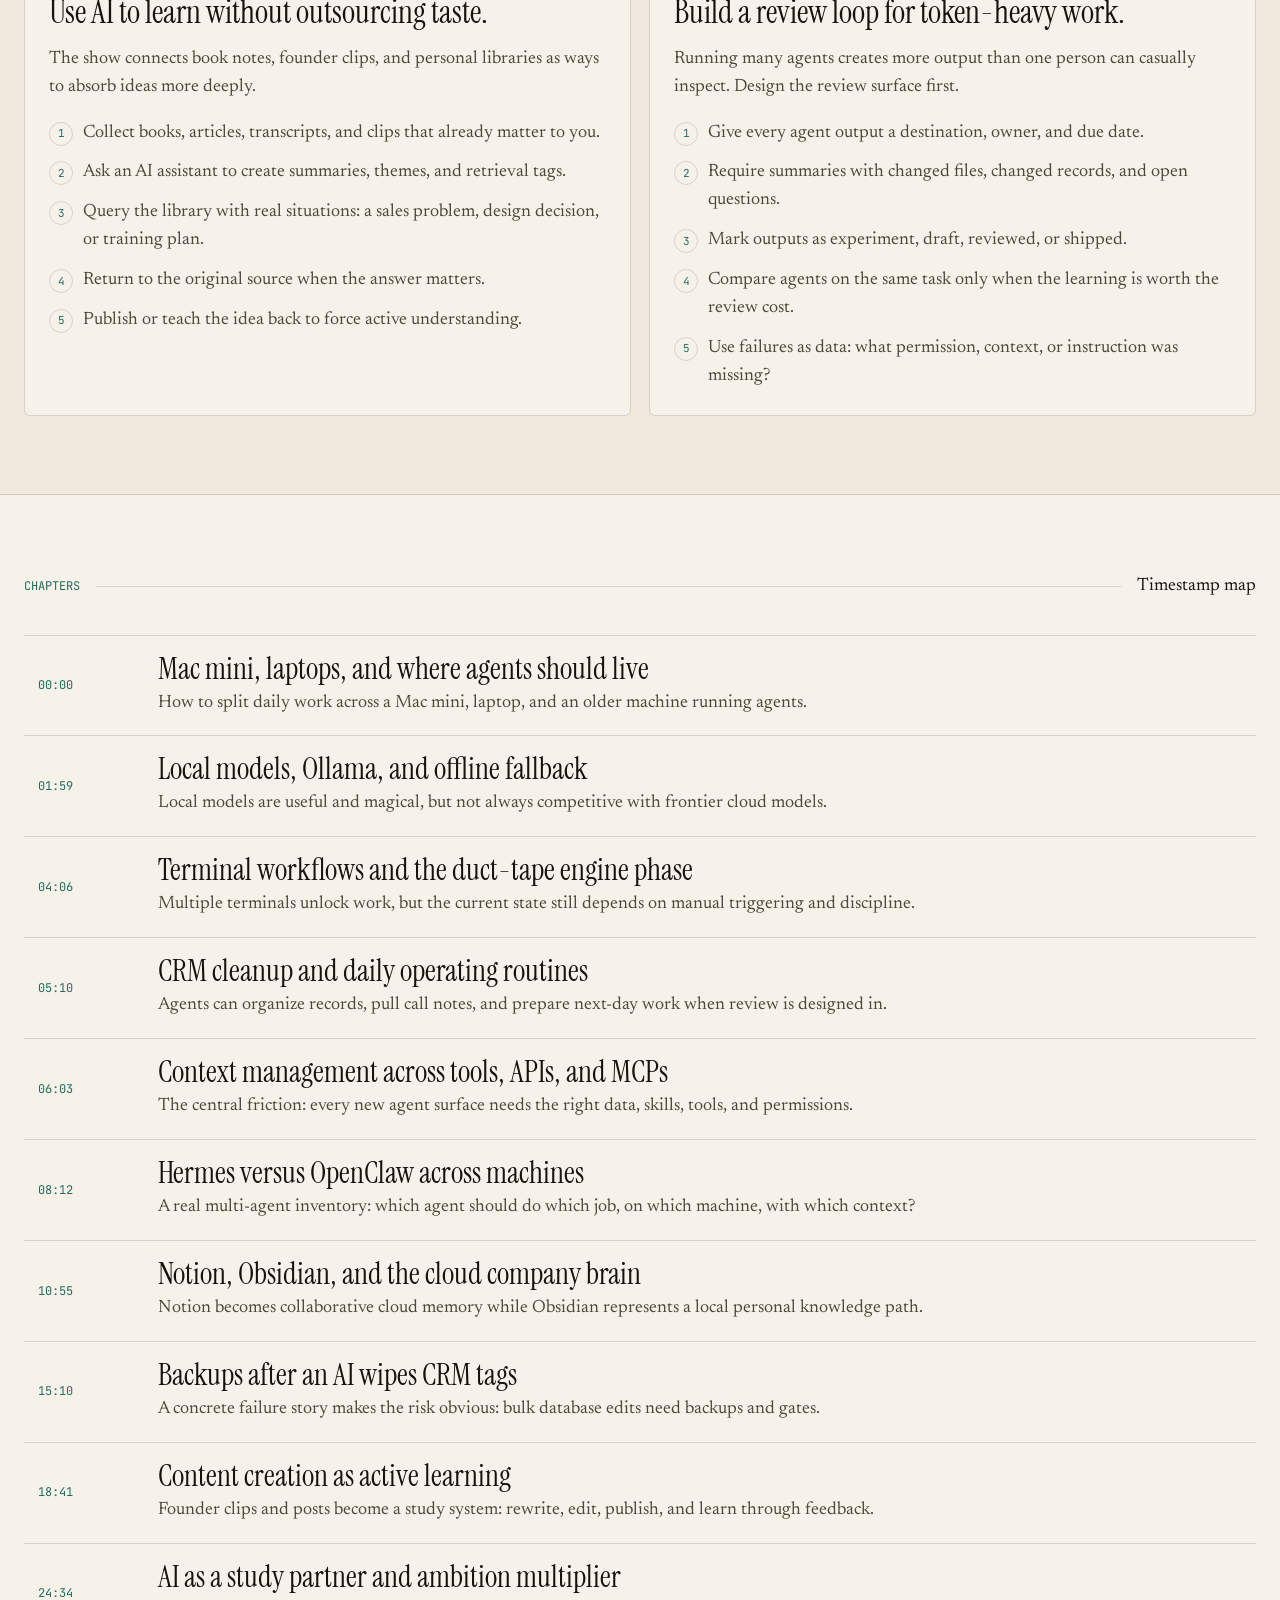
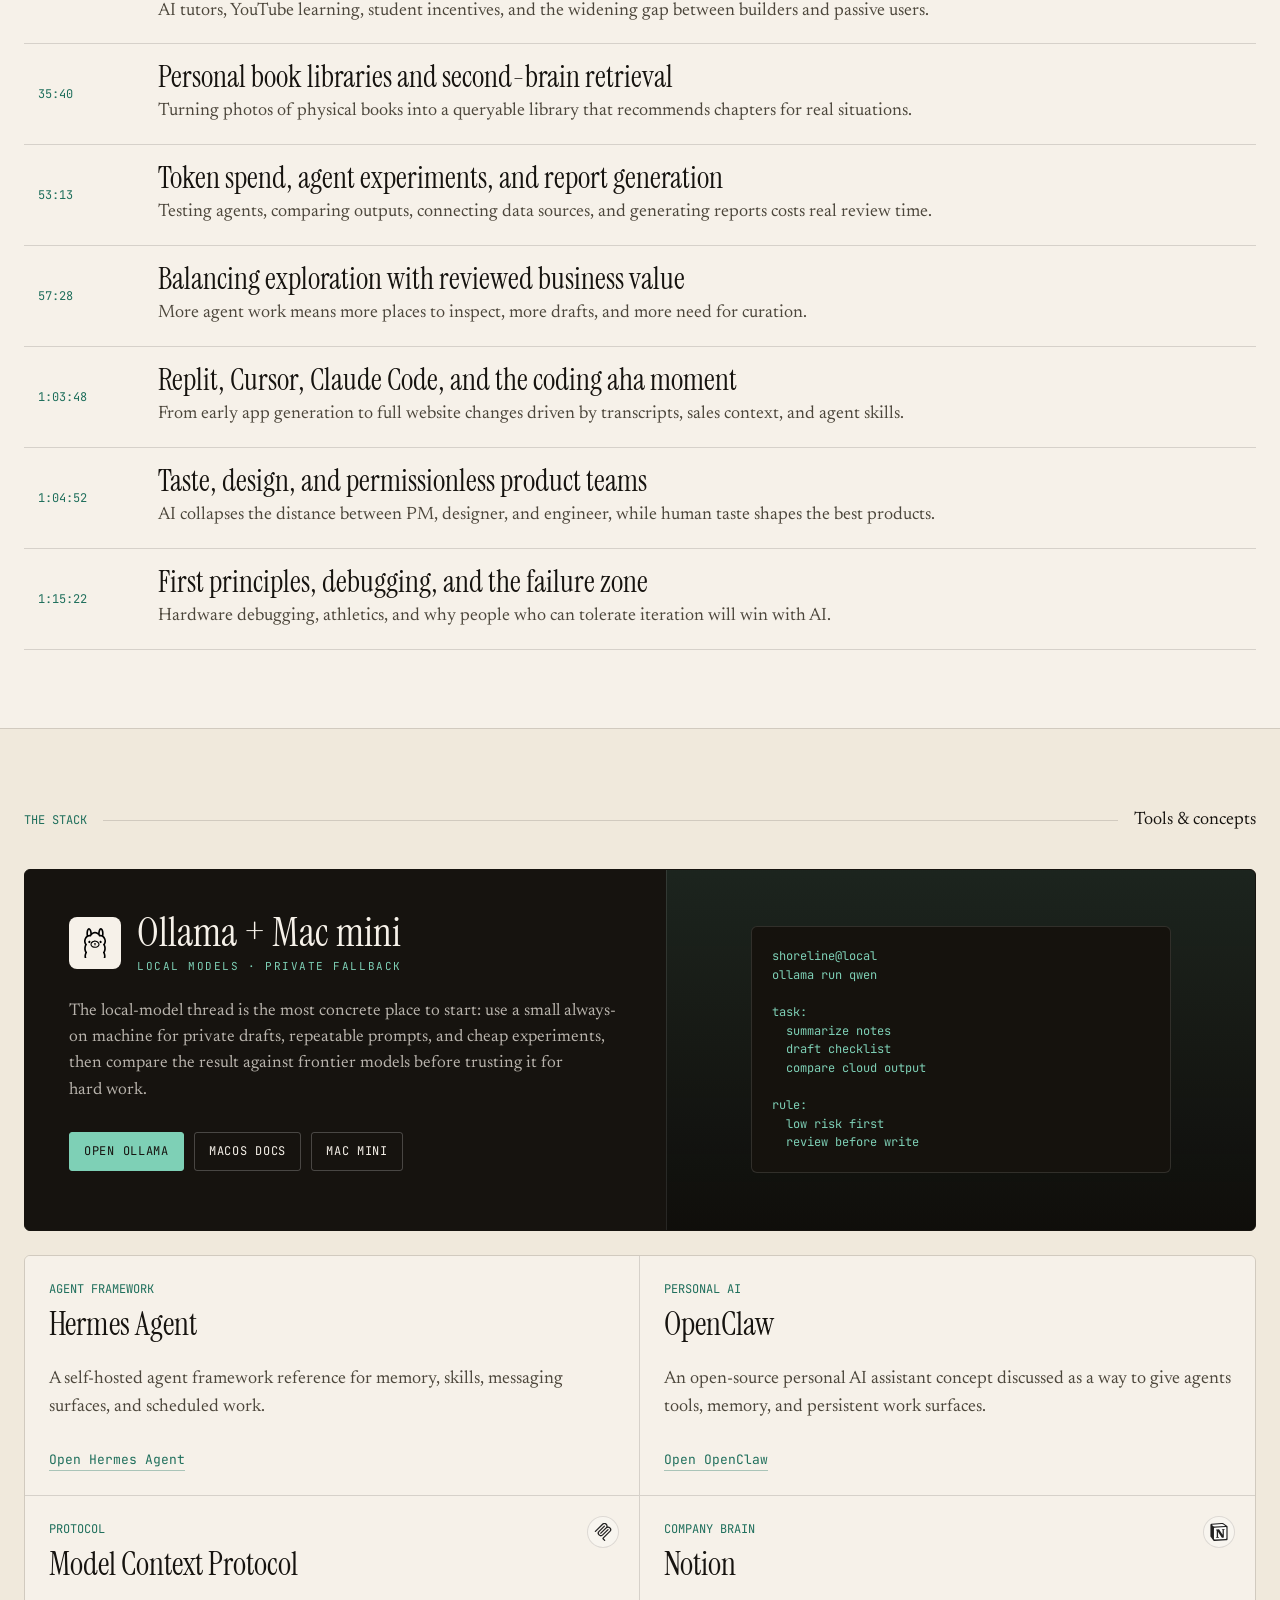
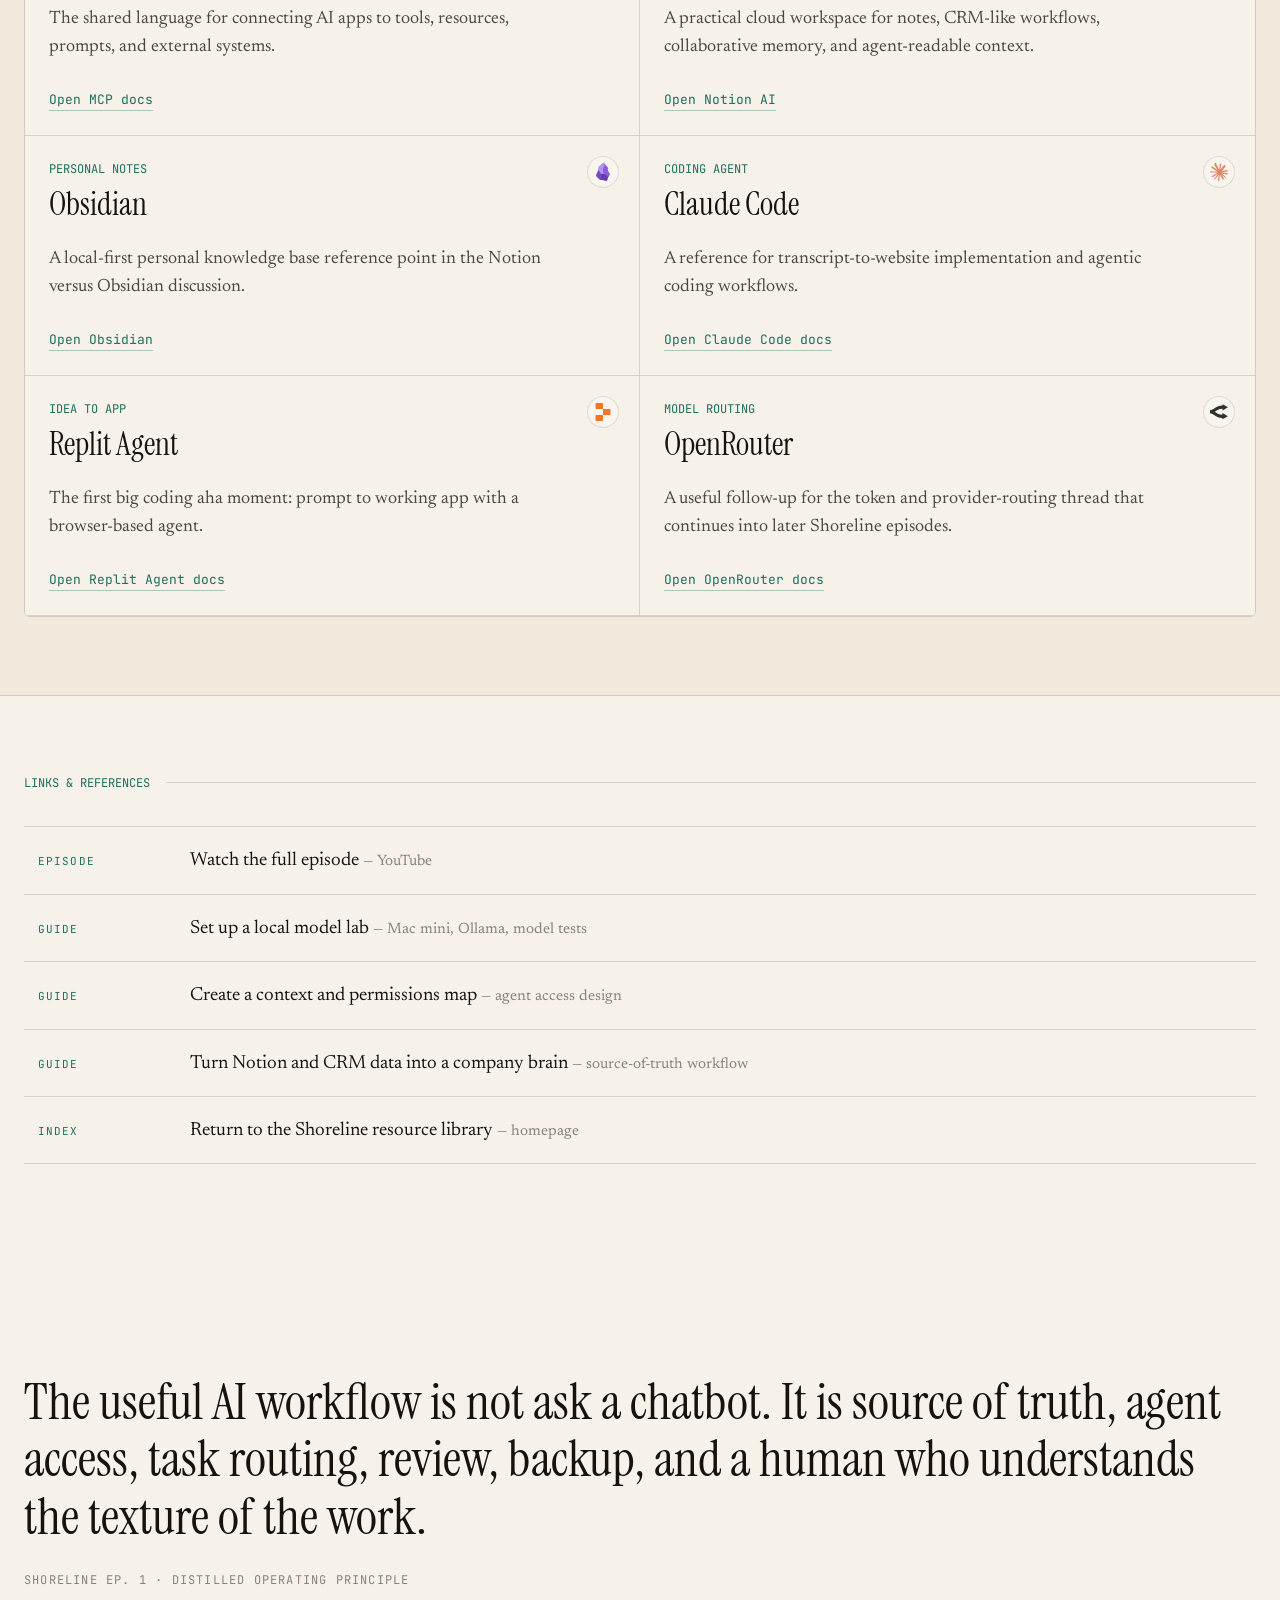
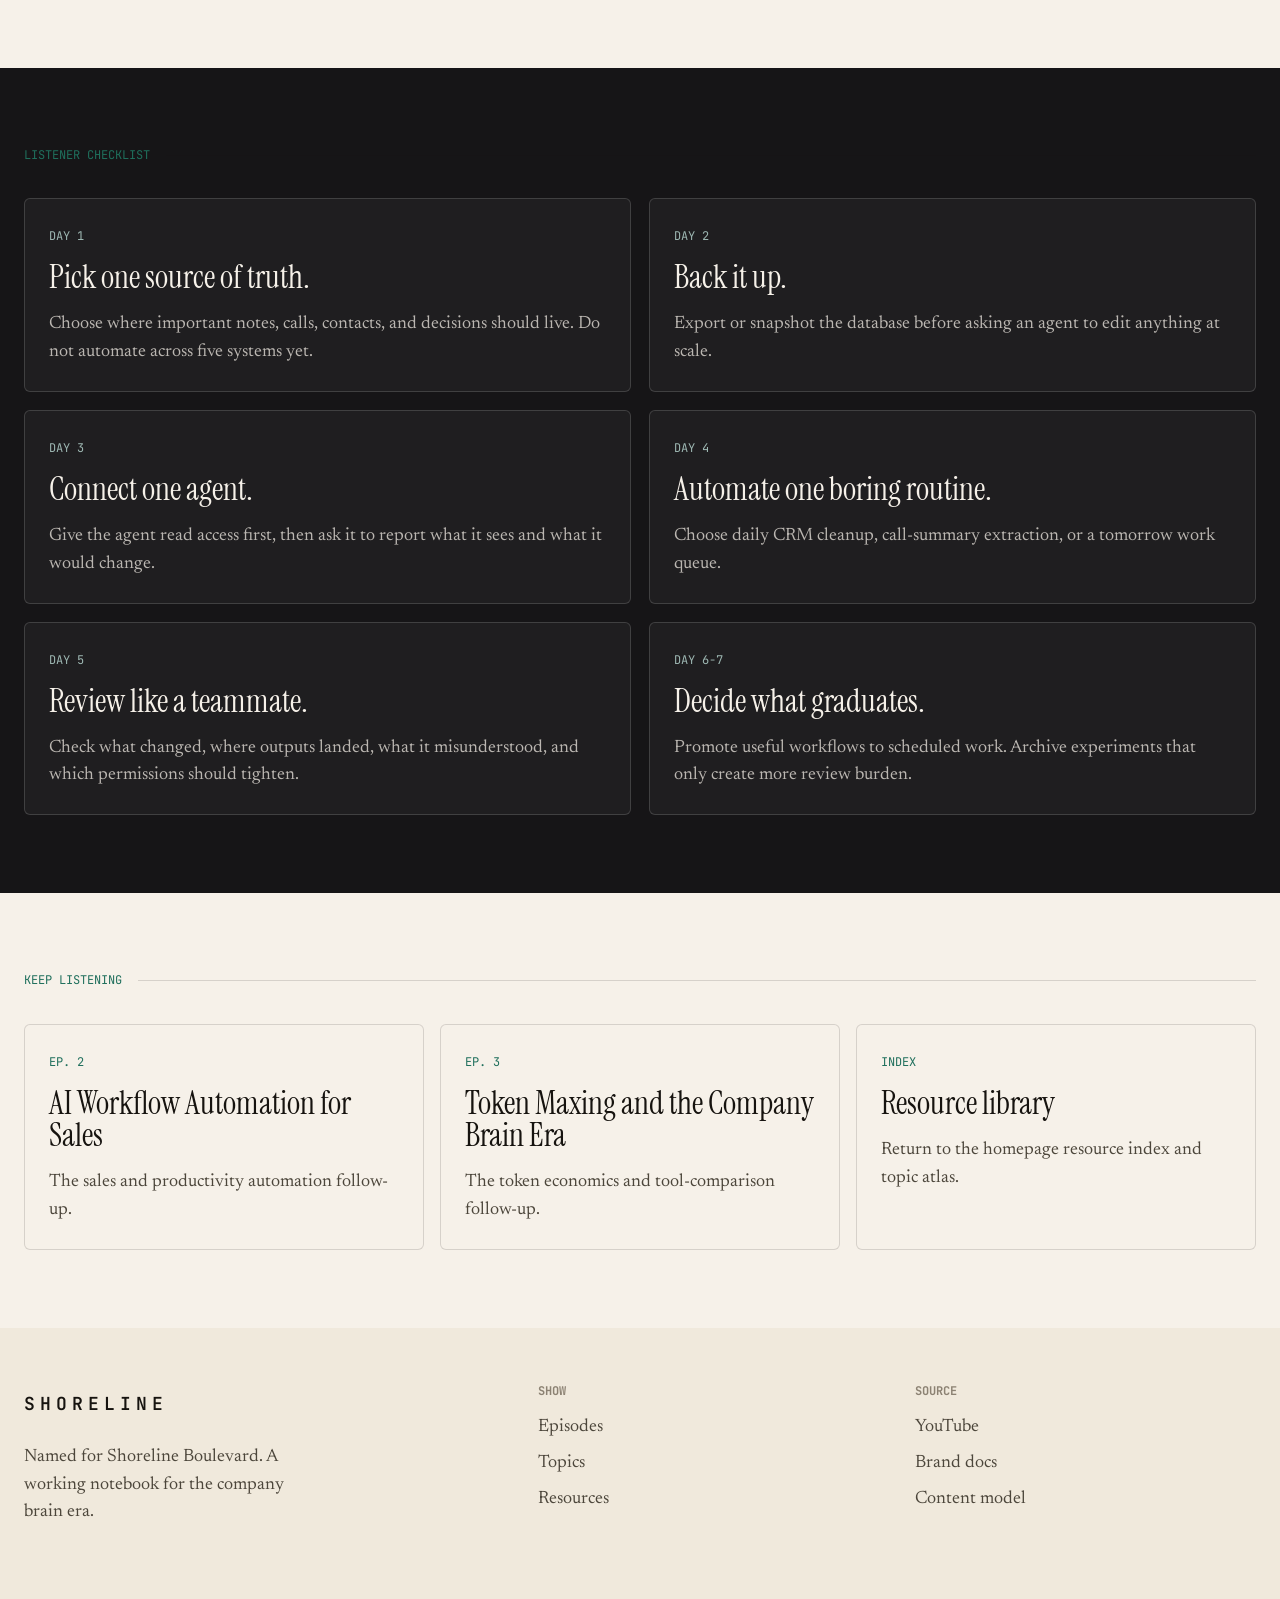
==== commit 319e7784: "Fix breadcrumb vertical alignment on episode pages The .episode-crumb flex container had no align-it" ====
--- a/episodes/episode-1.html
+++ b/episodes/episode-1.html
@@ -72,9 +72,9 @@
       <div class="wrap">
         <div class="episode-crumb">
           <a href="../index.html#top">Shoreline</a>
-          <span>/</span>
+          <span class="crumb-sep" aria-hidden="true">/</span>
           <a href="../index.html#episodes">Episodes</a>
-          <span>/</span>
+          <span class="crumb-sep" aria-hidden="true">/</span>
           <span>Ep. 1</span>
         </div>
         <div class="episode-hero-grid">
--- a/assets/styles.css
+++ b/assets/styles.css
@@ -1616,6 +1616,7 @@
 .episode-crumb {
   display: flex;
   flex-wrap: wrap;
+  align-items: center;
   gap: 10px;
   padding-top: 42px;
   color: rgba(246, 241, 233, 0.42);
@@ -1623,6 +1624,14 @@
   font-size: 12px;
   letter-spacing: 0.12em;
   text-transform: uppercase;
+}
+
+.episode-crumb > span {
+  color: rgba(246, 241, 233, 0.42);
+}
+
+.episode-crumb .crumb-sep {
+  color: rgba(246, 241, 233, 0.26);
 }
 
 .episode-crumb a {
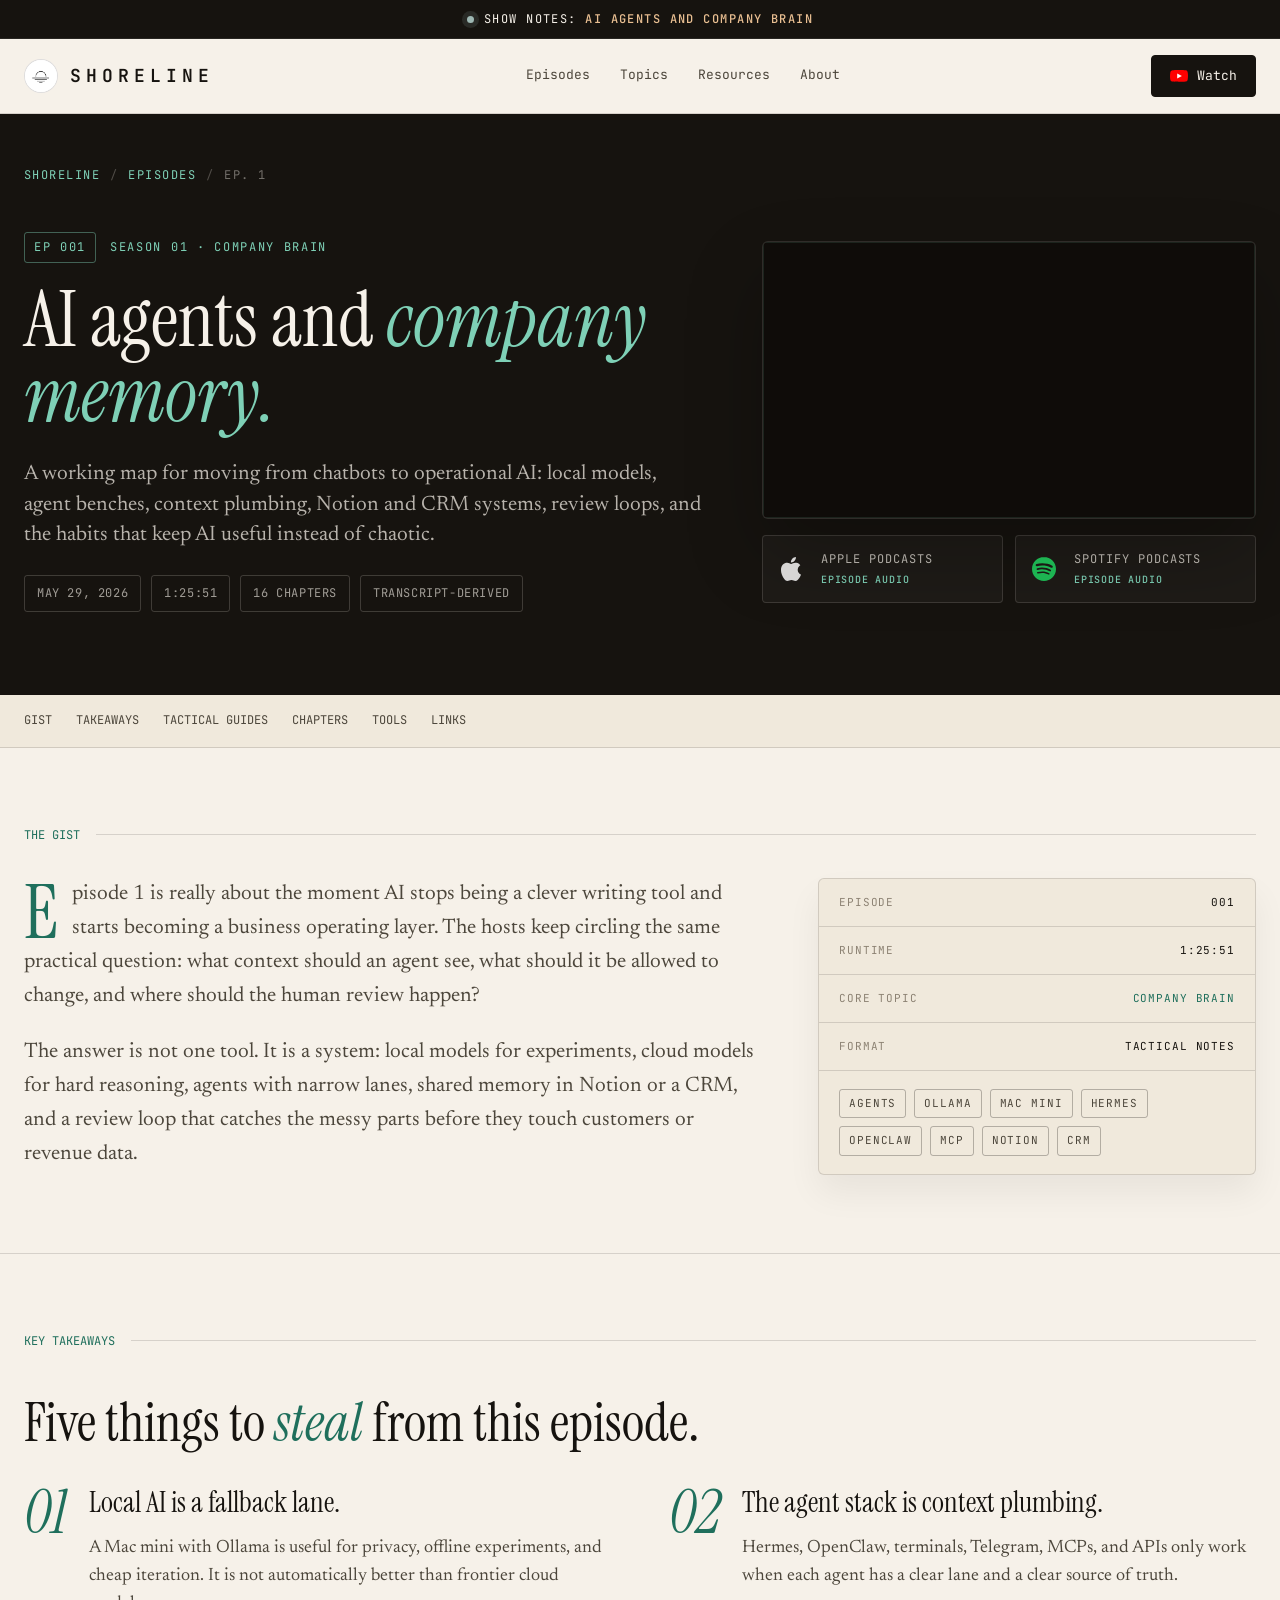
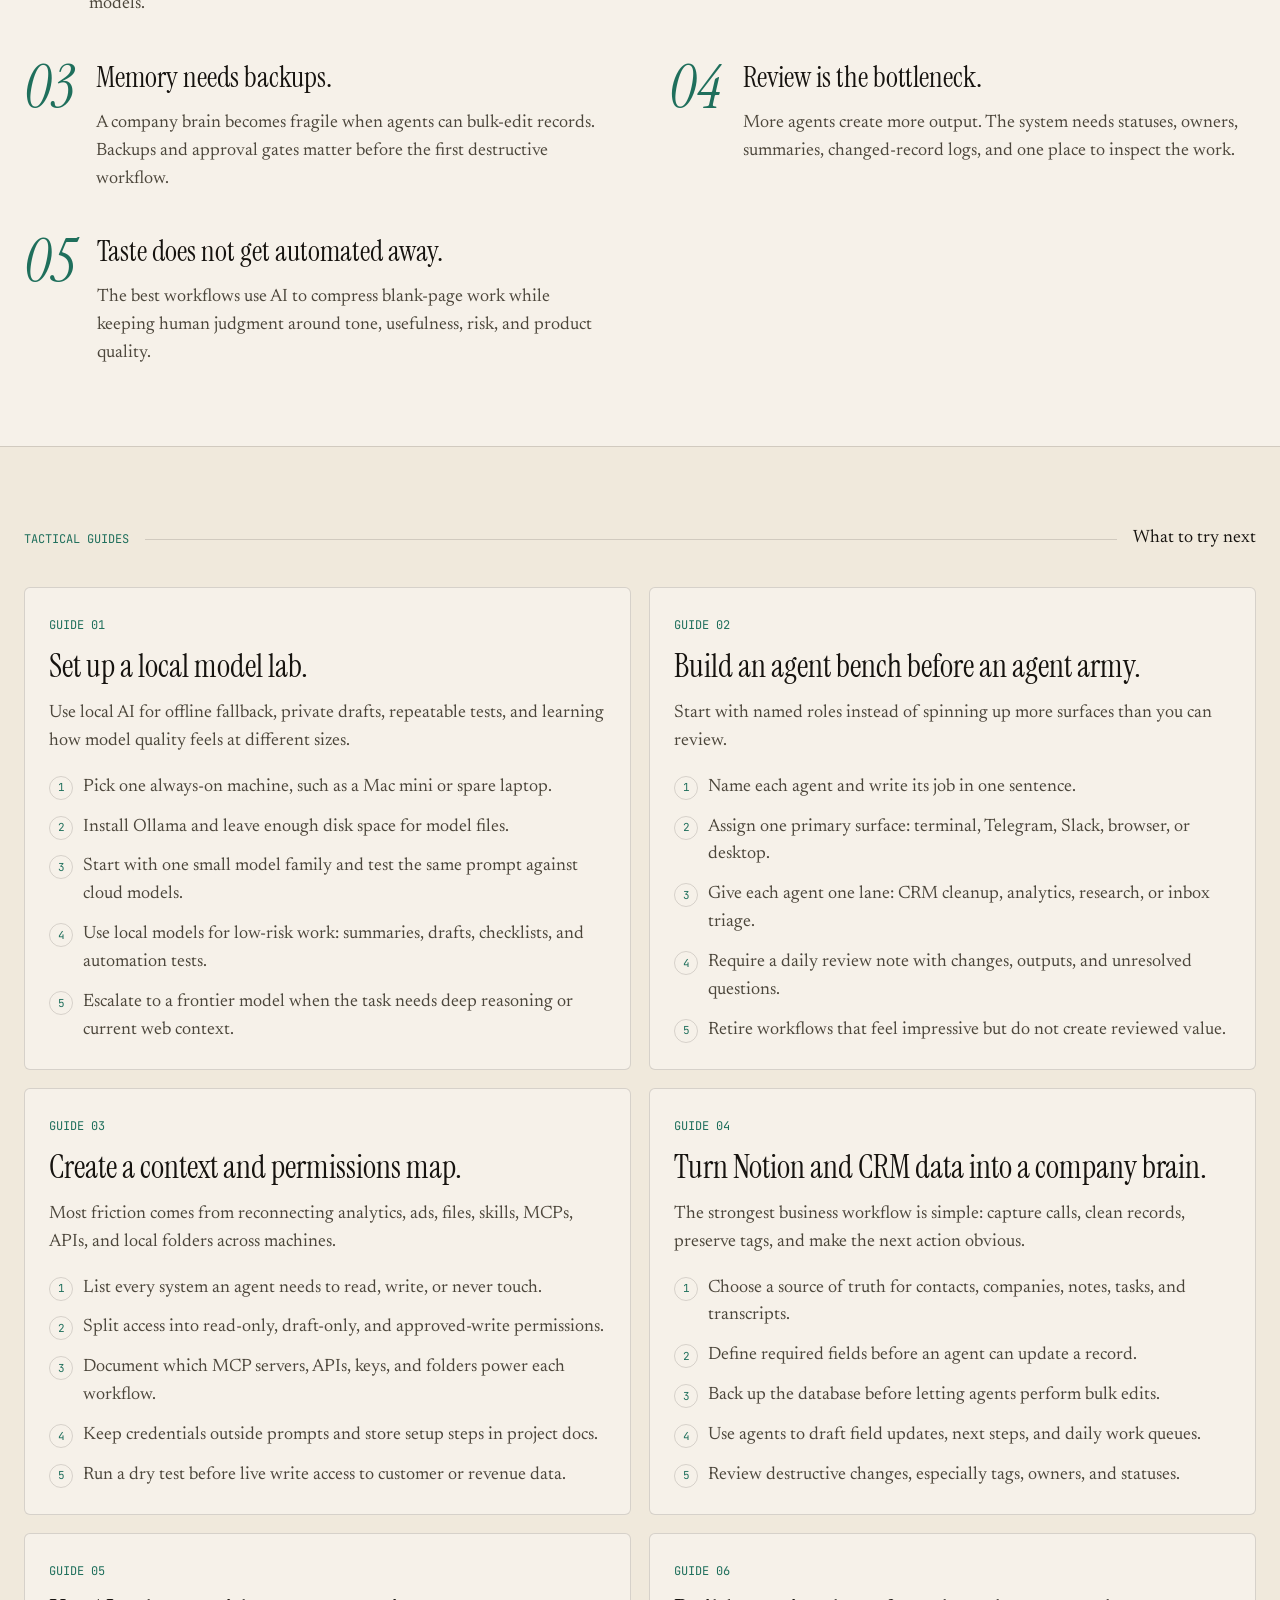
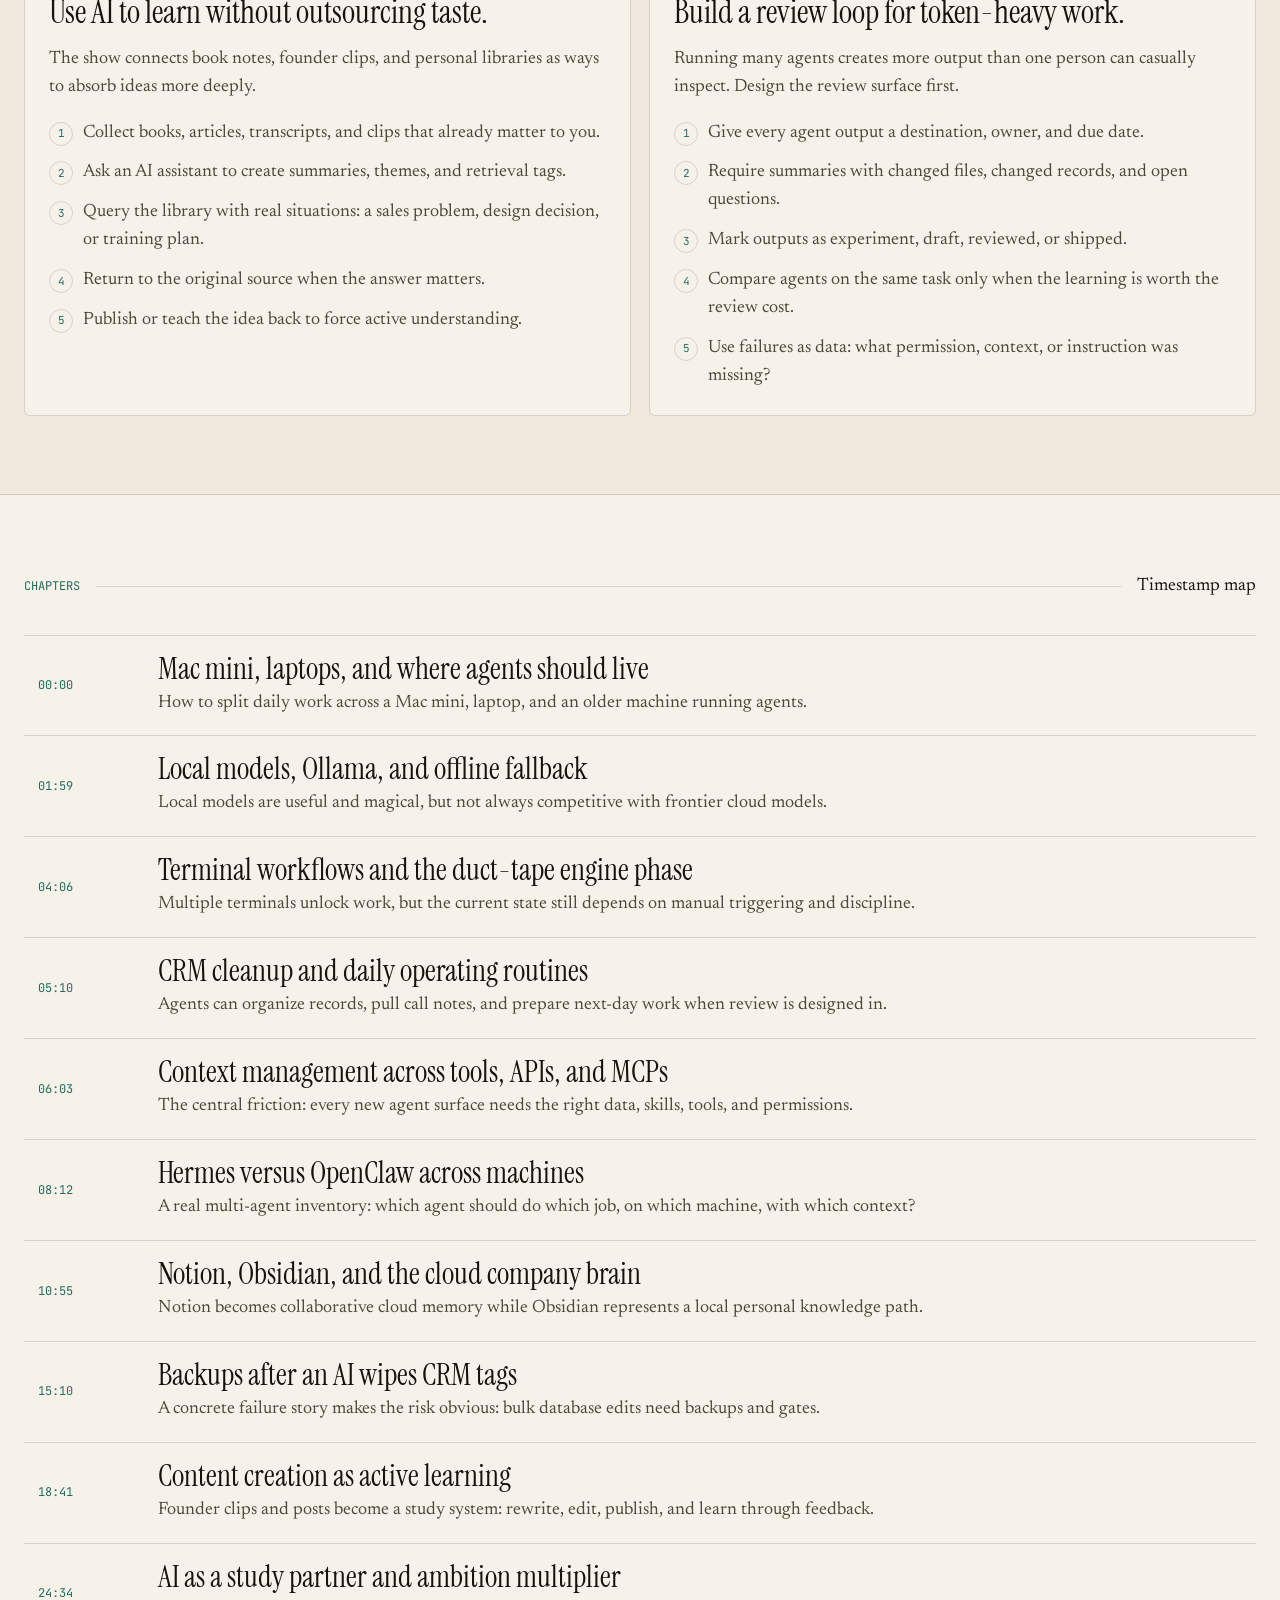
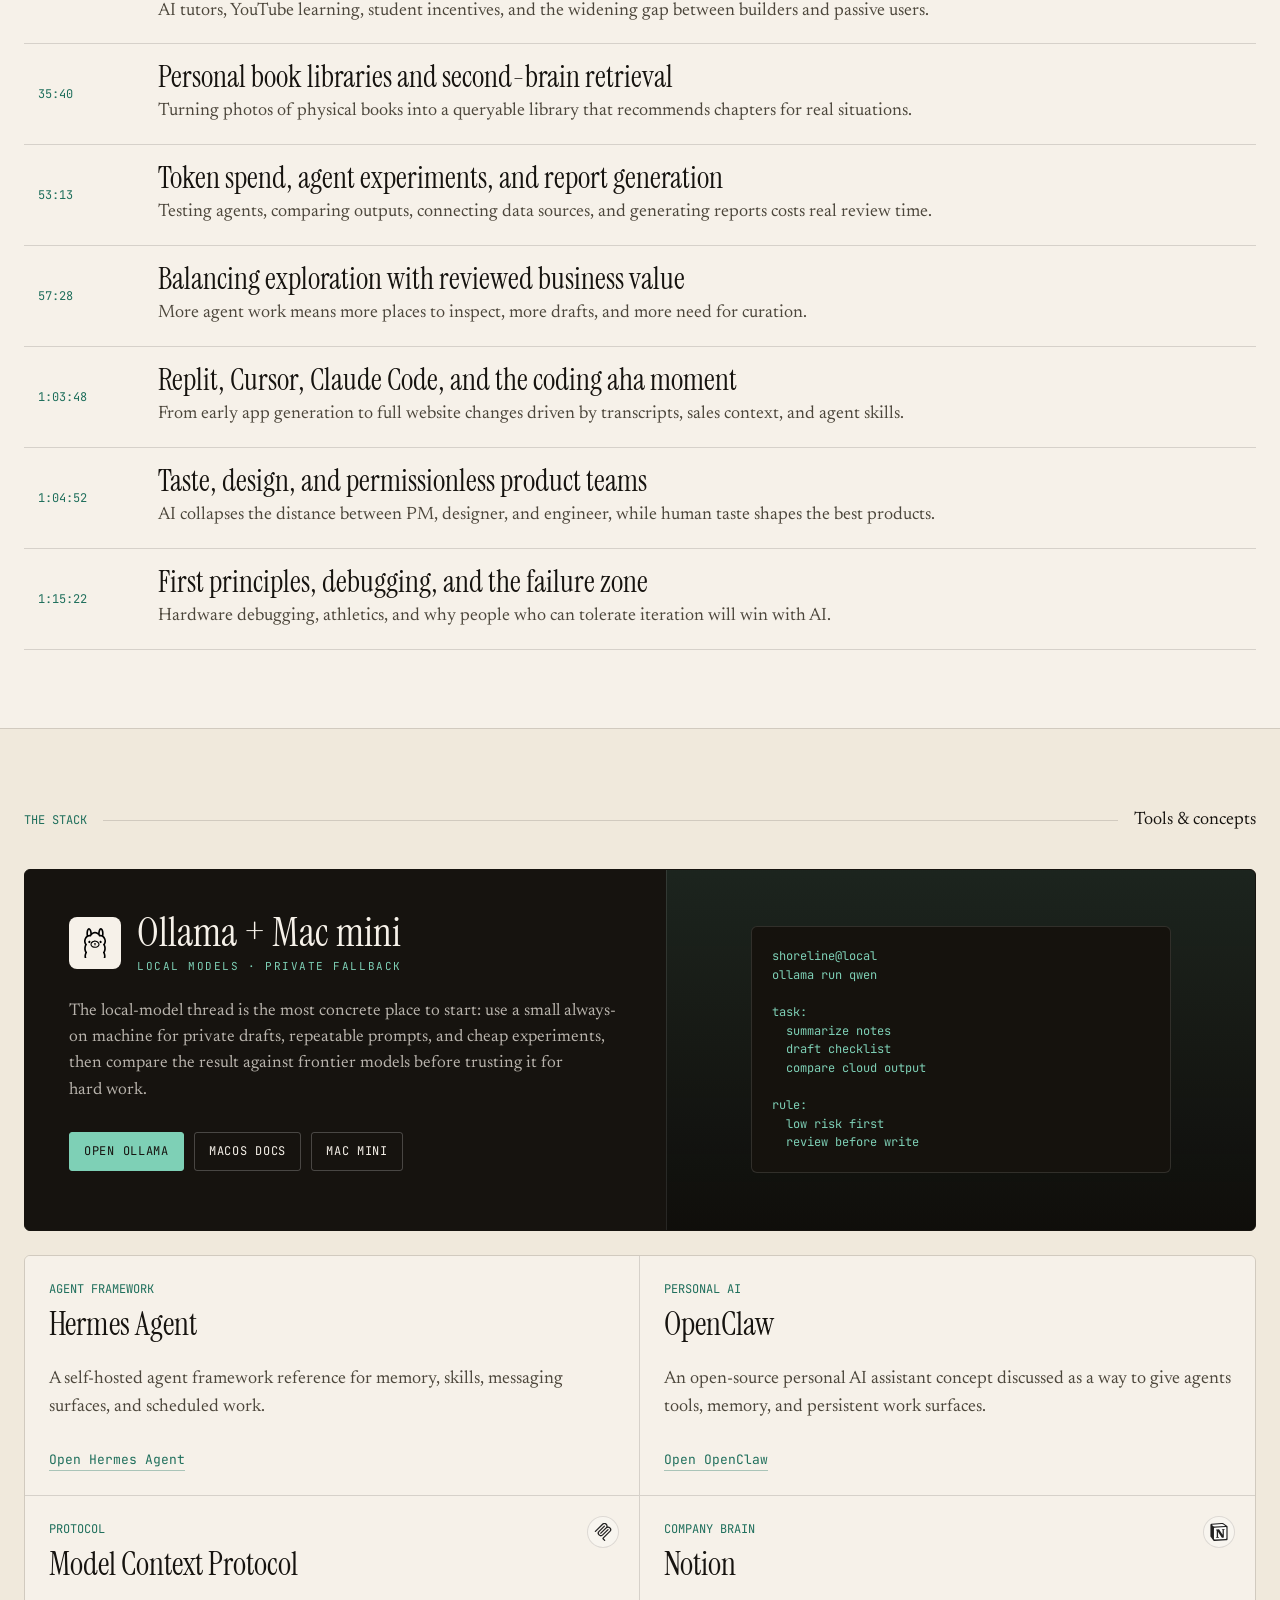
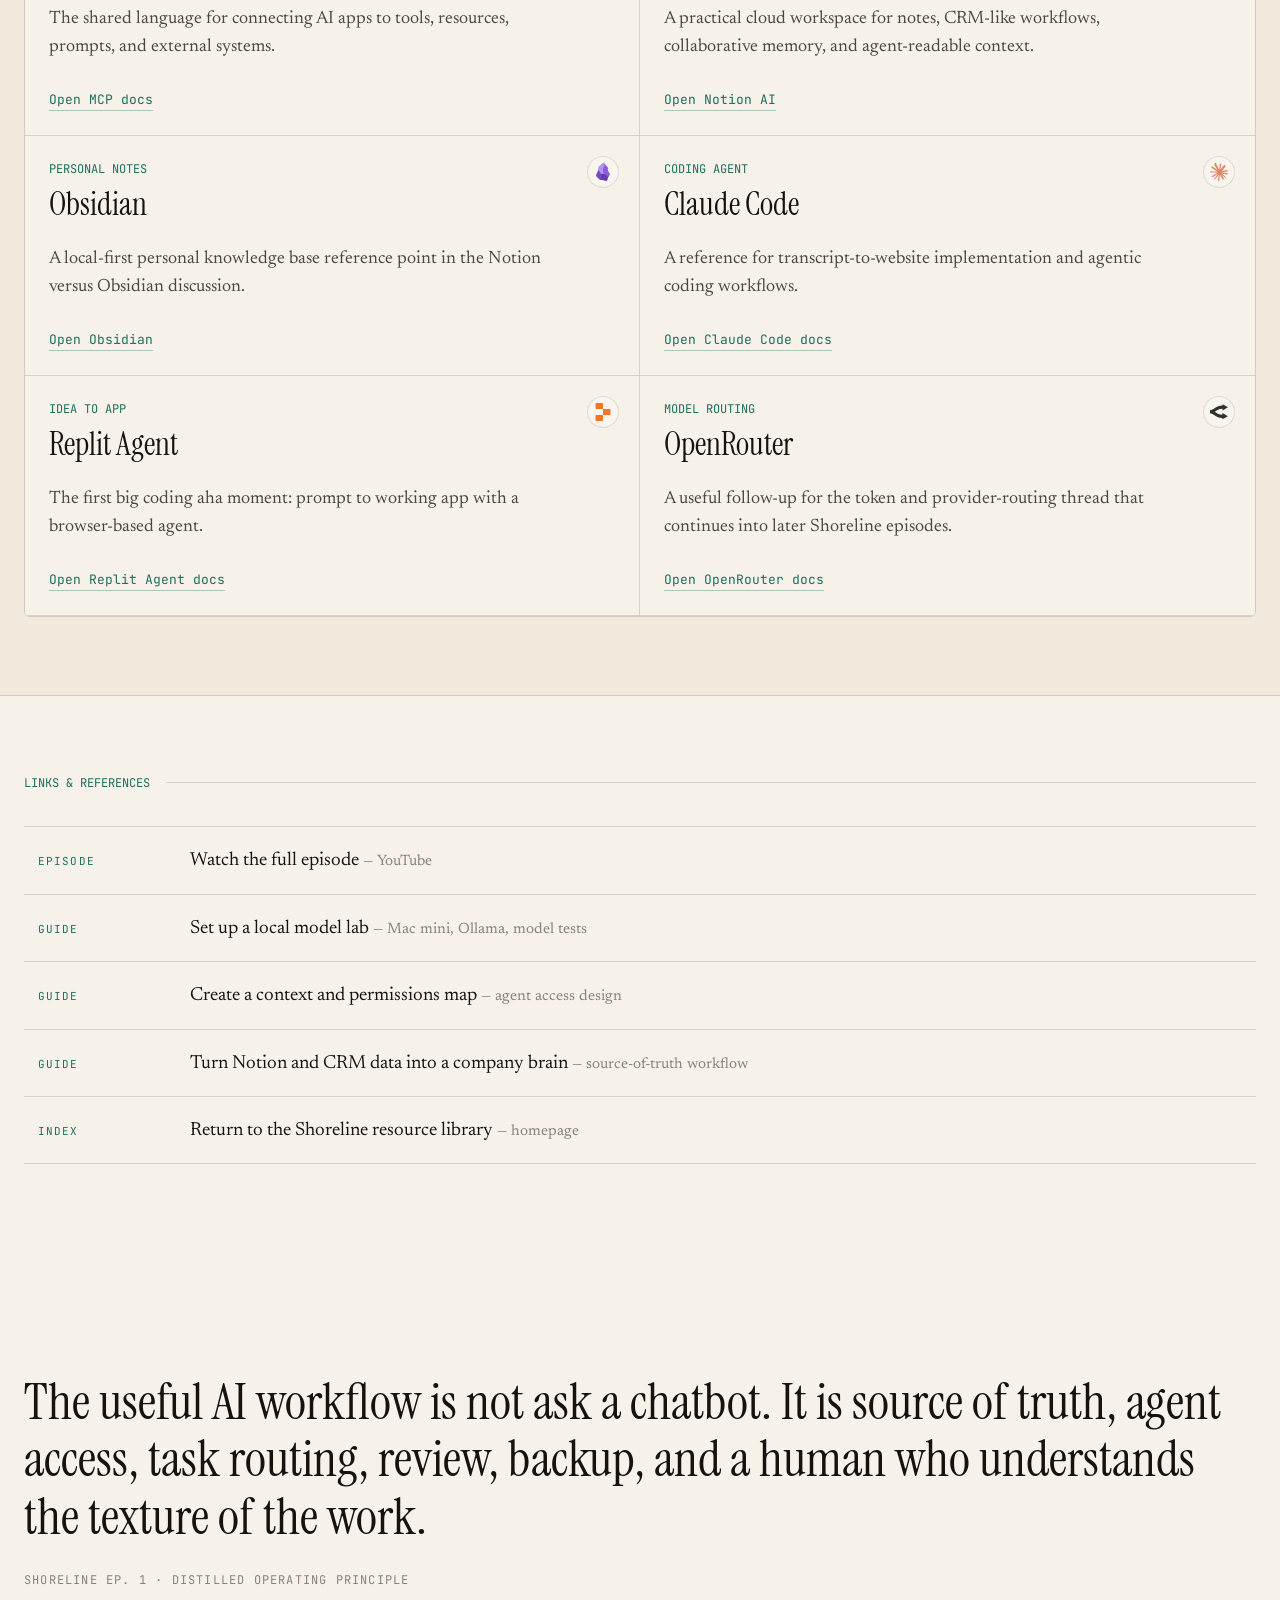
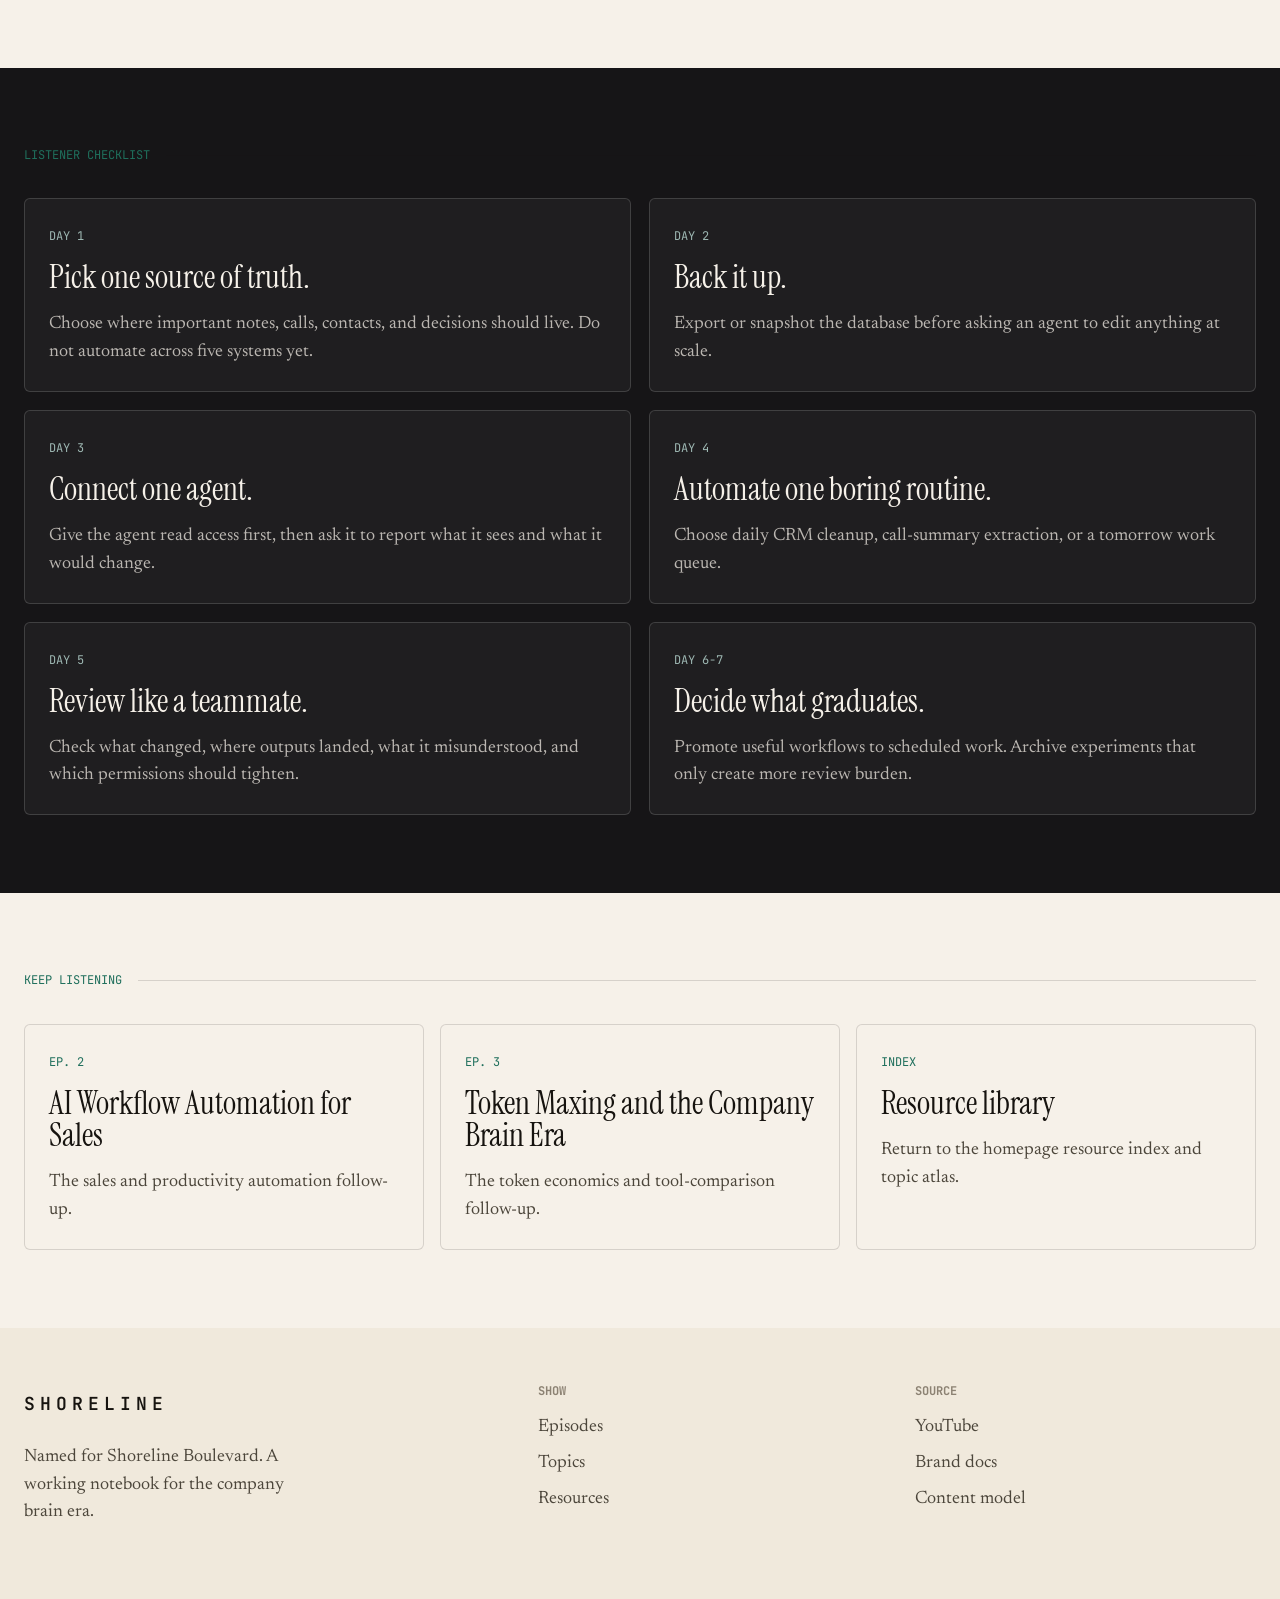
==== commit 123e5b1e: "Add SEO metadata, structured data, topic guides, and performance fixes - Full keyword title tags and" ====
--- a/episodes/episode-1.html
+++ b/episodes/episode-1.html
@@ -3,21 +3,31 @@
 <head>
   <meta charset="UTF-8">
   <meta name="viewport" content="width=device-width, initial-scale=1.0">
-  <title>Shoreline Ep. 1</title>
-  <meta name="description" content="AI agents and company brain notes.">
-  <meta property="og:title" content="Shoreline Ep. 1">
-  <meta property="og:description" content="AI agents and company brain notes.">
+  <!-- Google tag (gtag.js) -->
+  <script async src="https://www.googletagmanager.com/gtag/js?id=G-RDH9YJ7J4G"></script>
+  <script>
+    window.dataLayer = window.dataLayer || [];
+    function gtag(){dataLayer.push(arguments);}
+    gtag('js', new Date());
+
+    gtag('config', 'G-RDH9YJ7J4G');
+  </script>
+  <title>AI Agents and Knowledge Management: Building a Company Brain | Shoreline Ep. 1</title>
+  <meta name="description" content="Shoreline Ep. 1 covers AI agents, knowledge management, and building a company brain, with local models, CRM workflows, tools, and timestamped chapters.">
+  <meta property="og:title" content="AI Agents and Knowledge Management: Building a Company Brain | Shoreline Ep. 1">
+  <meta property="og:description" content="Shoreline Ep. 1 covers AI agents, knowledge management, and building a company brain, with local models, CRM workflows, tools, and timestamped chapters.">
   <meta property="og:url" content="https://shoreline-pod.com/episodes/episode-1">
-  <meta property="og:image" content="https://shoreline-pod.com/assets/images/og-image.png">
+  <meta property="og:image" content="https://shoreline-pod.com/assets/images/og-episode-1.jpg">
   <meta property="og:image:width" content="1200">
   <meta property="og:image:height" content="630">
-  <meta property="og:image:alt" content="Shoreline">
+  <meta property="og:image:alt" content="AI Agents and Knowledge Management: Building a Company Brain | Shoreline Ep. 1">
   <meta property="og:type" content="article">
+  <meta property="og:site_name" content="Shoreline">
   <meta name="theme-color" content="#f6f1e9">
   <meta name="twitter:card" content="summary_large_image">
-  <meta name="twitter:title" content="Shoreline Ep. 1">
-  <meta name="twitter:description" content="AI agents and company brain notes.">
-  <meta name="twitter:image" content="https://shoreline-pod.com/assets/images/og-image.png">
+  <meta name="twitter:title" content="AI Agents and Knowledge Management: Building a Company Brain | Shoreline Ep. 1">
+  <meta name="twitter:description" content="Shoreline Ep. 1 covers AI agents, knowledge management, and building a company brain, with local models, CRM workflows, tools, and timestamped chapters.">
+  <meta name="twitter:image" content="https://shoreline-pod.com/assets/images/og-episode-1.jpg">
   <link rel="canonical" href="https://shoreline-pod.com/episodes/episode-1">
   <link rel="preconnect" href="https://fonts.googleapis.com">
   <link rel="preconnect" href="https://fonts.gstatic.com" crossorigin>
@@ -29,6 +39,73 @@
   <link rel="manifest" href="/site.webmanifest">
   <link rel="stylesheet" href="../assets/styles.css">
   <script src="../assets/script.js" defer></script>
+  <script type="application/ld+json">
+{
+  "@context": "https://schema.org",
+  "@graph": [
+    {
+      "@type": "PodcastEpisode",
+      "@id": "https://shoreline-pod.com/episodes/episode-1#episode",
+      "url": "https://shoreline-pod.com/episodes/episode-1",
+      "name": "AI Agents and Knowledge Management: Building a Company Brain | Shoreline Ep. 1",
+      "episodeNumber": 1,
+      "datePublished": "2026-05-29",
+      "timeRequired": "PT1H25M51S",
+      "description": "Shoreline Ep. 1 covers AI agents, knowledge management, and building a company brain, with local models, CRM workflows, tools, and timestamped chapters.",
+      "image": "https://shoreline-pod.com/assets/images/og-episode-1.jpg",
+      "associatedMedia": {
+        "@id": "https://shoreline-pod.com/episodes/episode-1#video"
+      },
+      "partOfSeason": {
+        "@type": "PodcastSeason",
+        "seasonNumber": 1
+      },
+      "partOfSeries": {
+        "@type": "PodcastSeries",
+        "@id": "https://shoreline-pod.com/#series",
+        "name": "Shoreline",
+        "url": "https://shoreline-pod.com/"
+      }
+    },
+    {
+      "@type": "VideoObject",
+      "@id": "https://shoreline-pod.com/episodes/episode-1#video",
+      "name": "AI Agents and Knowledge Management: Building a Company Brain | Shoreline Ep. 1",
+      "description": "Shoreline Ep. 1 covers AI agents, knowledge management, and building a company brain, with local models, CRM workflows, tools, and timestamped chapters.",
+      "thumbnailUrl": [
+        "https://i.ytimg.com/vi/VUoDvinLPl4/maxresdefault.jpg"
+      ],
+      "uploadDate": "2026-05-29T09:29:07-07:00",
+      "duration": "PT1H25M51S",
+      "embedUrl": "https://www.youtube-nocookie.com/embed/VUoDvinLPl4",
+      "contentUrl": "https://www.youtube.com/watch?v=VUoDvinLPl4"
+    },
+    {
+      "@type": "BreadcrumbList",
+      "itemListElement": [
+        {
+          "@type": "ListItem",
+          "position": 1,
+          "name": "Shoreline",
+          "item": "https://shoreline-pod.com/"
+        },
+        {
+          "@type": "ListItem",
+          "position": 2,
+          "name": "Episodes",
+          "item": "https://shoreline-pod.com/#episodes"
+        },
+        {
+          "@type": "ListItem",
+          "position": 3,
+          "name": "Ep. 1",
+          "item": "https://shoreline-pod.com/episodes/episode-1"
+        }
+      ]
+    }
+  ]
+}
+  </script>
 </head>
 <body class="episode-notes">
   <div class="topbar">
@@ -295,22 +372,22 @@
       <div class="wrap">
         <div class="label-row"><span class="eyebrow">Chapters</span><span class="rule"></span><span class="mono ink-faint">Timestamp map</span></div>
         <div class="chapter-list">
-          <article class="chapter-row"><span class="chapter-time">00:00</span><div><h3>Mac mini, laptops, and where agents should live</h3><p>How to split daily work across a Mac mini, laptop, and an older machine running agents.</p></div><span class="chapter-arrow">↗</span></article>
-          <article class="chapter-row"><span class="chapter-time">01:59</span><div><h3>Local models, Ollama, and offline fallback</h3><p>Local models are useful and magical, but not always competitive with frontier cloud models.</p></div><span class="chapter-arrow">↗</span></article>
-          <article class="chapter-row"><span class="chapter-time">04:06</span><div><h3>Terminal workflows and the duct-tape engine phase</h3><p>Multiple terminals unlock work, but the current state still depends on manual triggering and discipline.</p></div><span class="chapter-arrow">↗</span></article>
-          <article class="chapter-row"><span class="chapter-time">05:10</span><div><h3>CRM cleanup and daily operating routines</h3><p>Agents can organize records, pull call notes, and prepare next-day work when review is designed in.</p></div><span class="chapter-arrow">↗</span></article>
-          <article class="chapter-row"><span class="chapter-time">06:03</span><div><h3>Context management across tools, APIs, and MCPs</h3><p>The central friction: every new agent surface needs the right data, skills, tools, and permissions.</p></div><span class="chapter-arrow">↗</span></article>
-          <article class="chapter-row"><span class="chapter-time">08:12</span><div><h3>Hermes versus OpenClaw across machines</h3><p>A real multi-agent inventory: which agent should do which job, on which machine, with which context?</p></div><span class="chapter-arrow">↗</span></article>
-          <article class="chapter-row"><span class="chapter-time">10:55</span><div><h3>Notion, Obsidian, and the cloud company brain</h3><p>Notion becomes collaborative cloud memory while Obsidian represents a local personal knowledge path.</p></div><span class="chapter-arrow">↗</span></article>
-          <article class="chapter-row"><span class="chapter-time">15:10</span><div><h3>Backups after an AI wipes CRM tags</h3><p>A concrete failure story makes the risk obvious: bulk database edits need backups and gates.</p></div><span class="chapter-arrow">↗</span></article>
-          <article class="chapter-row"><span class="chapter-time">18:41</span><div><h3>Content creation as active learning</h3><p>Founder clips and posts become a study system: rewrite, edit, publish, and learn through feedback.</p></div><span class="chapter-arrow">↗</span></article>
-          <article class="chapter-row"><span class="chapter-time">24:34</span><div><h3>AI as a study partner and ambition multiplier</h3><p>AI tutors, YouTube learning, student incentives, and the widening gap between builders and passive users.</p></div><span class="chapter-arrow">↗</span></article>
-          <article class="chapter-row"><span class="chapter-time">35:40</span><div><h3>Personal book libraries and second-brain retrieval</h3><p>Turning photos of physical books into a queryable library that recommends chapters for real situations.</p></div><span class="chapter-arrow">↗</span></article>
-          <article class="chapter-row"><span class="chapter-time">53:13</span><div><h3>Token spend, agent experiments, and report generation</h3><p>Testing agents, comparing outputs, connecting data sources, and generating reports costs real review time.</p></div><span class="chapter-arrow">↗</span></article>
-          <article class="chapter-row"><span class="chapter-time">57:28</span><div><h3>Balancing exploration with reviewed business value</h3><p>More agent work means more places to inspect, more drafts, and more need for curation.</p></div><span class="chapter-arrow">↗</span></article>
-          <article class="chapter-row"><span class="chapter-time">1:03:48</span><div><h3>Replit, Cursor, Claude Code, and the coding aha moment</h3><p>From early app generation to full website changes driven by transcripts, sales context, and agent skills.</p></div><span class="chapter-arrow">↗</span></article>
-          <article class="chapter-row"><span class="chapter-time">1:04:52</span><div><h3>Taste, design, and permissionless product teams</h3><p>AI collapses the distance between PM, designer, and engineer, while human taste shapes the best products.</p></div><span class="chapter-arrow">↗</span></article>
-          <article class="chapter-row"><span class="chapter-time">1:15:22</span><div><h3>First principles, debugging, and the failure zone</h3><p>Hardware debugging, athletics, and why people who can tolerate iteration will win with AI.</p></div><span class="chapter-arrow">↗</span></article>
+          <a class="chapter-row" href="https://www.youtube.com/watch?v=VUoDvinLPl4&amp;t=0s" target="_blank" rel="noreferrer"><span class="chapter-time">00:00</span><div><h3>Mac mini, laptops, and where agents should live</h3><p>How to split daily work across a Mac mini, laptop, and an older machine running agents.</p></div><span class="chapter-arrow">↗</span></a>
+          <a class="chapter-row" href="https://www.youtube.com/watch?v=VUoDvinLPl4&amp;t=119s" target="_blank" rel="noreferrer"><span class="chapter-time">01:59</span><div><h3>Local models, Ollama, and offline fallback</h3><p>Local models are useful and magical, but not always competitive with frontier cloud models.</p></div><span class="chapter-arrow">↗</span></a>
+          <a class="chapter-row" href="https://www.youtube.com/watch?v=VUoDvinLPl4&amp;t=246s" target="_blank" rel="noreferrer"><span class="chapter-time">04:06</span><div><h3>Terminal workflows and the duct-tape engine phase</h3><p>Multiple terminals unlock work, but the current state still depends on manual triggering and discipline.</p></div><span class="chapter-arrow">↗</span></a>
+          <a class="chapter-row" href="https://www.youtube.com/watch?v=VUoDvinLPl4&amp;t=310s" target="_blank" rel="noreferrer"><span class="chapter-time">05:10</span><div><h3>CRM cleanup and daily operating routines</h3><p>Agents can organize records, pull call notes, and prepare next-day work when review is designed in.</p></div><span class="chapter-arrow">↗</span></a>
+          <a class="chapter-row" href="https://www.youtube.com/watch?v=VUoDvinLPl4&amp;t=363s" target="_blank" rel="noreferrer"><span class="chapter-time">06:03</span><div><h3>Context management across tools, APIs, and MCPs</h3><p>The central friction: every new agent surface needs the right data, skills, tools, and permissions.</p></div><span class="chapter-arrow">↗</span></a>
+          <a class="chapter-row" href="https://www.youtube.com/watch?v=VUoDvinLPl4&amp;t=492s" target="_blank" rel="noreferrer"><span class="chapter-time">08:12</span><div><h3>Hermes versus OpenClaw across machines</h3><p>A real multi-agent inventory: which agent should do which job, on which machine, with which context?</p></div><span class="chapter-arrow">↗</span></a>
+          <a class="chapter-row" href="https://www.youtube.com/watch?v=VUoDvinLPl4&amp;t=655s" target="_blank" rel="noreferrer"><span class="chapter-time">10:55</span><div><h3>Notion, Obsidian, and the cloud company brain</h3><p>Notion becomes collaborative cloud memory while Obsidian represents a local personal knowledge path.</p></div><span class="chapter-arrow">↗</span></a>
+          <a class="chapter-row" href="https://www.youtube.com/watch?v=VUoDvinLPl4&amp;t=910s" target="_blank" rel="noreferrer"><span class="chapter-time">15:10</span><div><h3>Backups after an AI wipes CRM tags</h3><p>A concrete failure story makes the risk obvious: bulk database edits need backups and gates.</p></div><span class="chapter-arrow">↗</span></a>
+          <a class="chapter-row" href="https://www.youtube.com/watch?v=VUoDvinLPl4&amp;t=1121s" target="_blank" rel="noreferrer"><span class="chapter-time">18:41</span><div><h3>Content creation as active learning</h3><p>Founder clips and posts become a study system: rewrite, edit, publish, and learn through feedback.</p></div><span class="chapter-arrow">↗</span></a>
+          <a class="chapter-row" href="https://www.youtube.com/watch?v=VUoDvinLPl4&amp;t=1474s" target="_blank" rel="noreferrer"><span class="chapter-time">24:34</span><div><h3>AI as a study partner and ambition multiplier</h3><p>AI tutors, YouTube learning, student incentives, and the widening gap between builders and passive users.</p></div><span class="chapter-arrow">↗</span></a>
+          <a class="chapter-row" href="https://www.youtube.com/watch?v=VUoDvinLPl4&amp;t=2140s" target="_blank" rel="noreferrer"><span class="chapter-time">35:40</span><div><h3>Personal book libraries and second-brain retrieval</h3><p>Turning photos of physical books into a queryable library that recommends chapters for real situations.</p></div><span class="chapter-arrow">↗</span></a>
+          <a class="chapter-row" href="https://www.youtube.com/watch?v=VUoDvinLPl4&amp;t=3193s" target="_blank" rel="noreferrer"><span class="chapter-time">53:13</span><div><h3>Token spend, agent experiments, and report generation</h3><p>Testing agents, comparing outputs, connecting data sources, and generating reports costs real review time.</p></div><span class="chapter-arrow">↗</span></a>
+          <a class="chapter-row" href="https://www.youtube.com/watch?v=VUoDvinLPl4&amp;t=3448s" target="_blank" rel="noreferrer"><span class="chapter-time">57:28</span><div><h3>Balancing exploration with reviewed business value</h3><p>More agent work means more places to inspect, more drafts, and more need for curation.</p></div><span class="chapter-arrow">↗</span></a>
+          <a class="chapter-row" href="https://www.youtube.com/watch?v=VUoDvinLPl4&amp;t=3828s" target="_blank" rel="noreferrer"><span class="chapter-time">1:03:48</span><div><h3>Replit, Cursor, Claude Code, and the coding aha moment</h3><p>From early app generation to full website changes driven by transcripts, sales context, and agent skills.</p></div><span class="chapter-arrow">↗</span></a>
+          <a class="chapter-row" href="https://www.youtube.com/watch?v=VUoDvinLPl4&amp;t=3892s" target="_blank" rel="noreferrer"><span class="chapter-time">1:04:52</span><div><h3>Taste, design, and permissionless product teams</h3><p>AI collapses the distance between PM, designer, and engineer, while human taste shapes the best products.</p></div><span class="chapter-arrow">↗</span></a>
+          <a class="chapter-row" href="https://www.youtube.com/watch?v=VUoDvinLPl4&amp;t=4522s" target="_blank" rel="noreferrer"><span class="chapter-time">1:15:22</span><div><h3>First principles, debugging, and the failure zone</h3><p>Hardware debugging, athletics, and why people who can tolerate iteration will win with AI.</p></div><span class="chapter-arrow">↗</span></a>
         </div>
       </div>
     </section>
--- a/assets/styles.css
+++ b/assets/styles.css
@@ -761,6 +761,7 @@
 
 .episode-thumb {
   width: 118px;
+  height: auto;
   aspect-ratio: 16 / 10;
   object-fit: cover;
   border-radius: 4px;
@@ -1009,6 +1010,18 @@
   color: var(--ink-soft);
 }
 
+.topic-cue {
+  display: inline-block;
+  margin-top: 16px;
+  border-bottom: 1px solid rgba(31, 111, 92, 0.35);
+  padding-bottom: 2px;
+  transition: border-color 160ms ease;
+}
+
+a.topic-card:hover .topic-cue {
+  border-color: var(--teal);
+}
+
 .resource-card {
   background: var(--paper);
 }
@@ -1069,6 +1082,7 @@
 
 .host-panel img {
   width: 100%;
+  height: auto;
   aspect-ratio: 16 / 9;
   object-fit: cover;
 }
